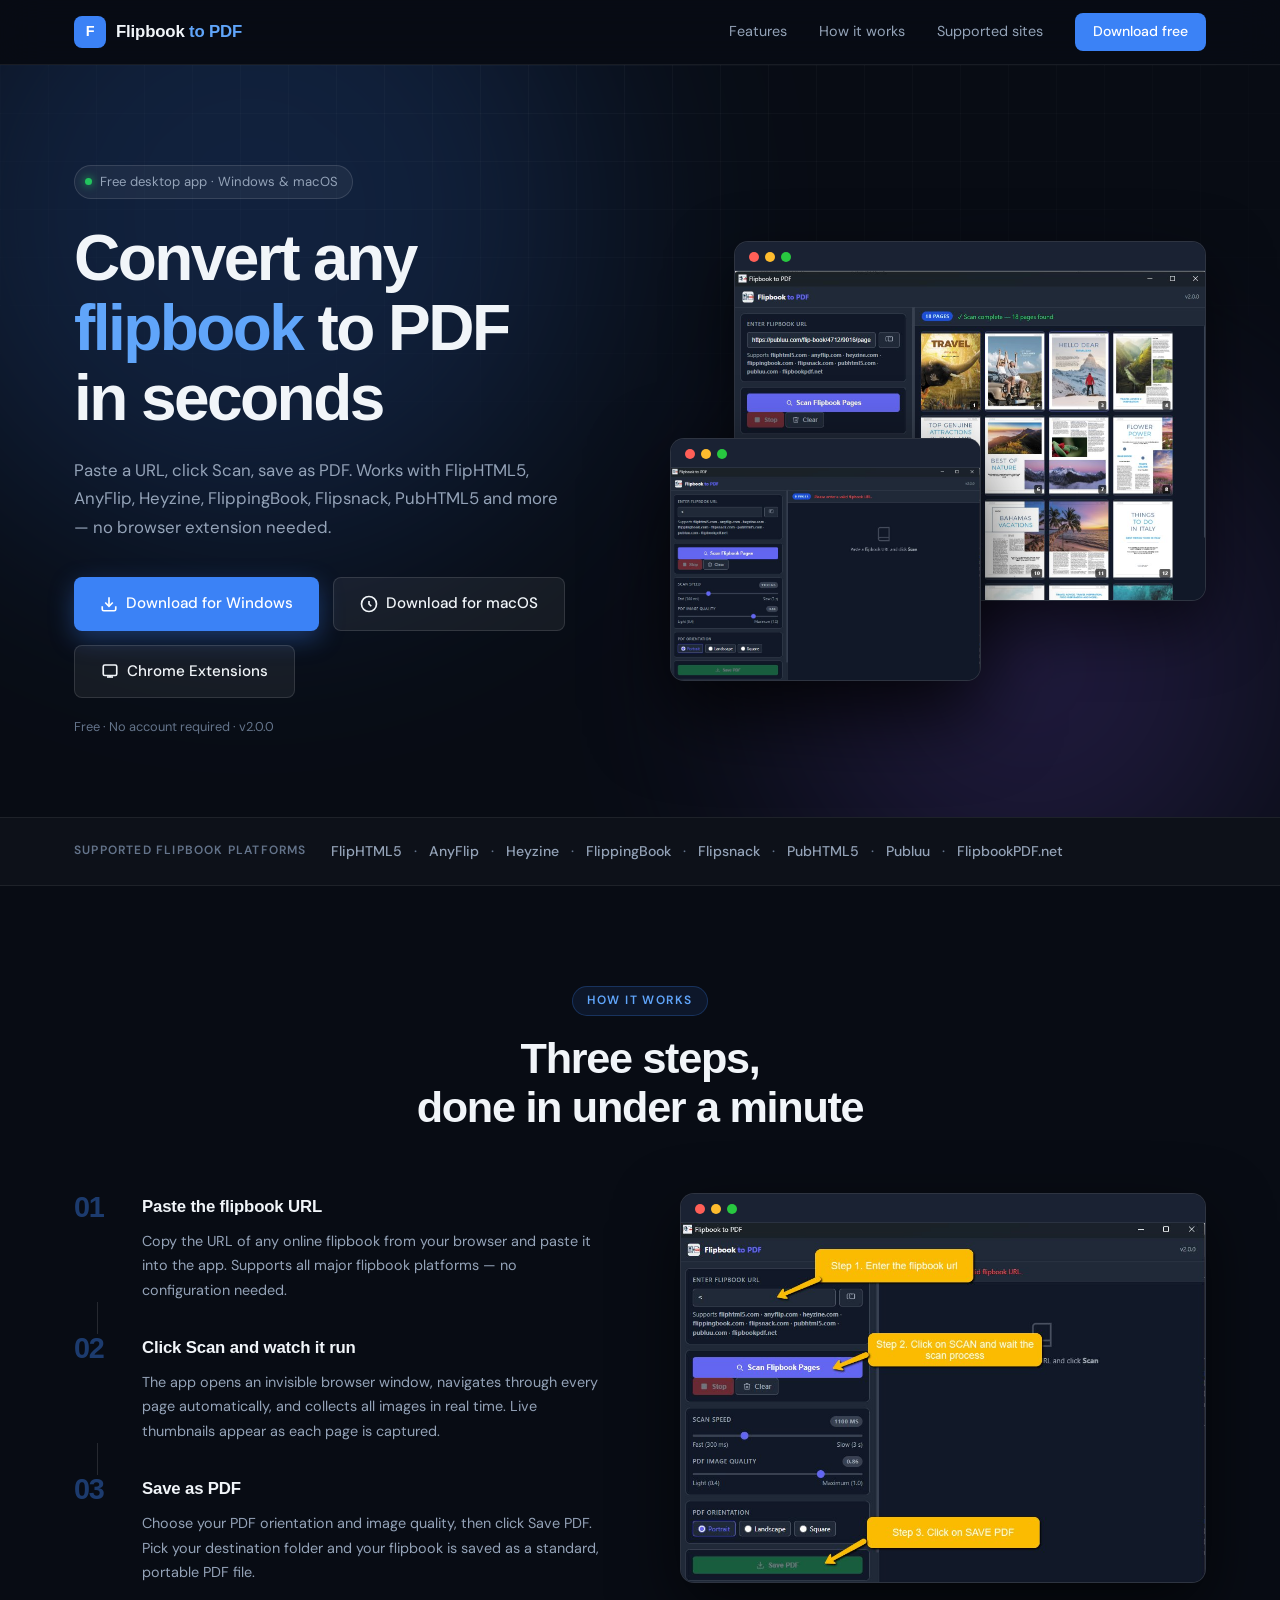
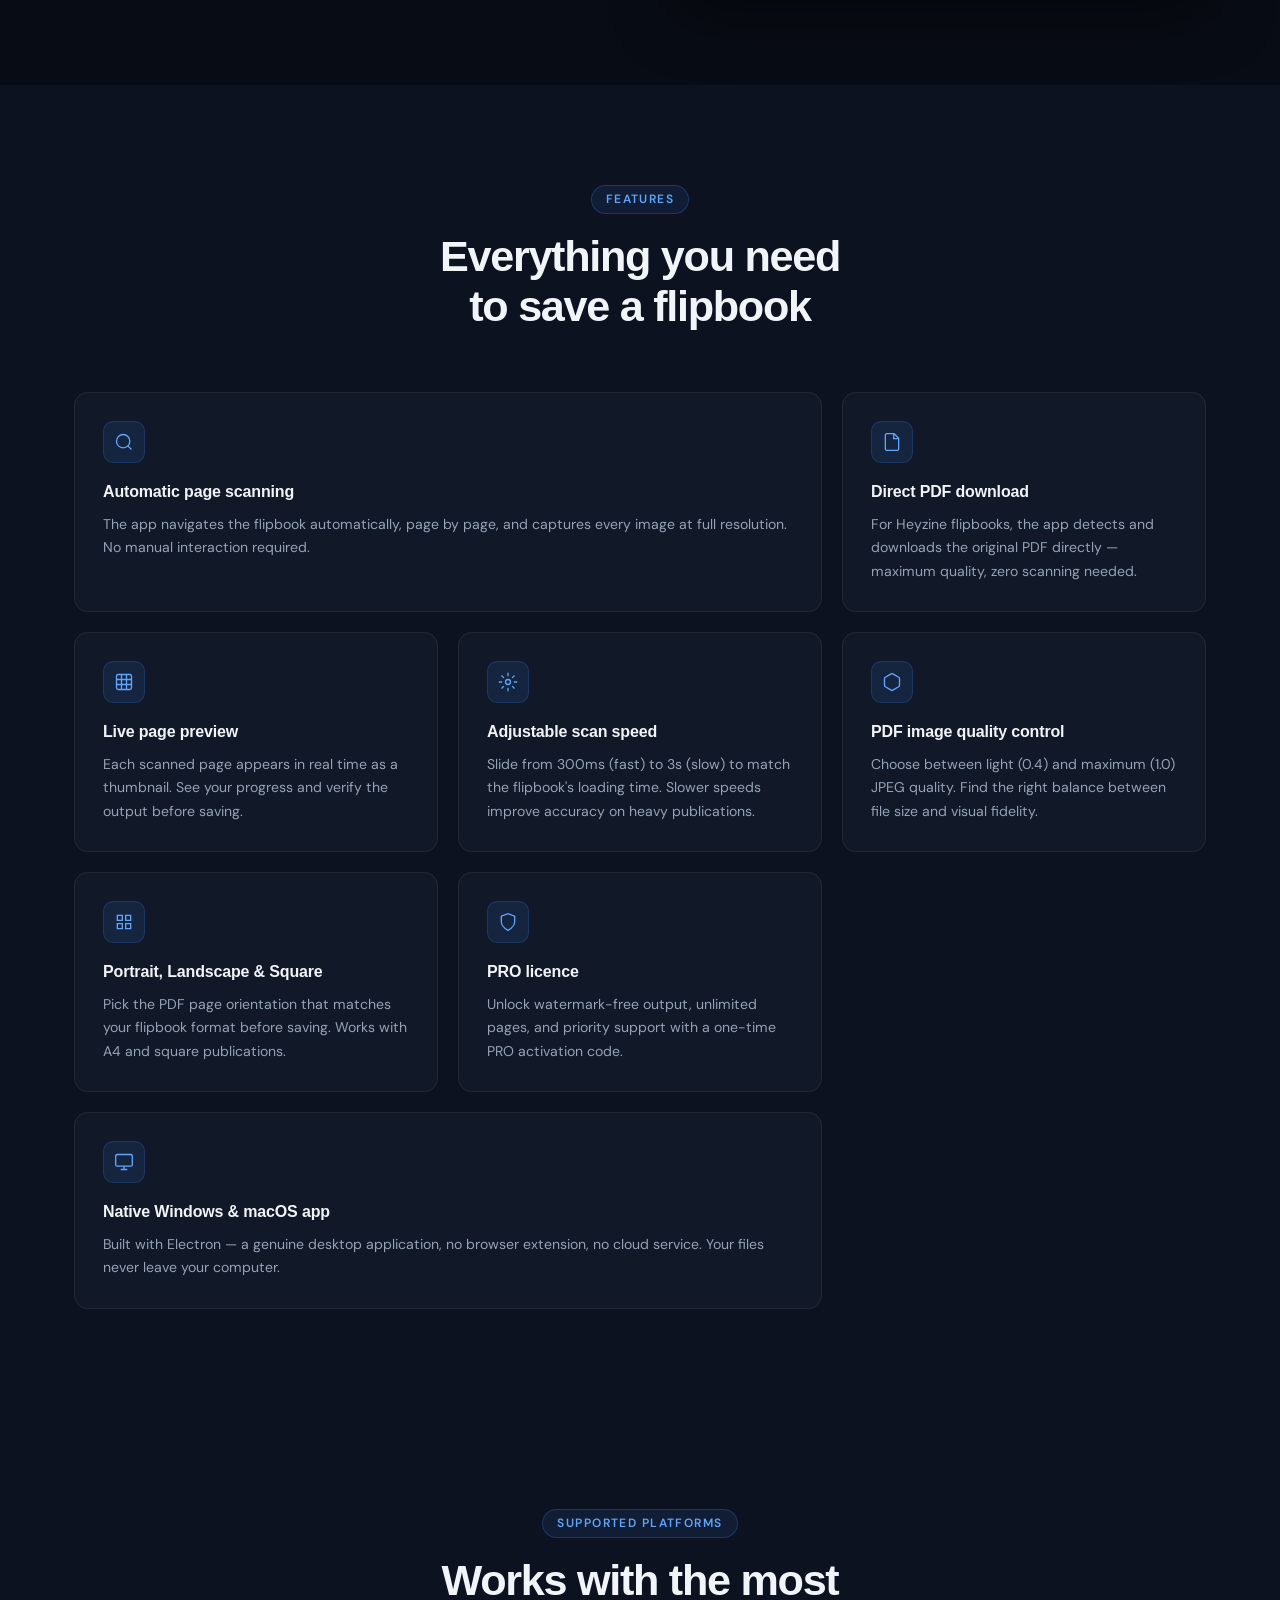
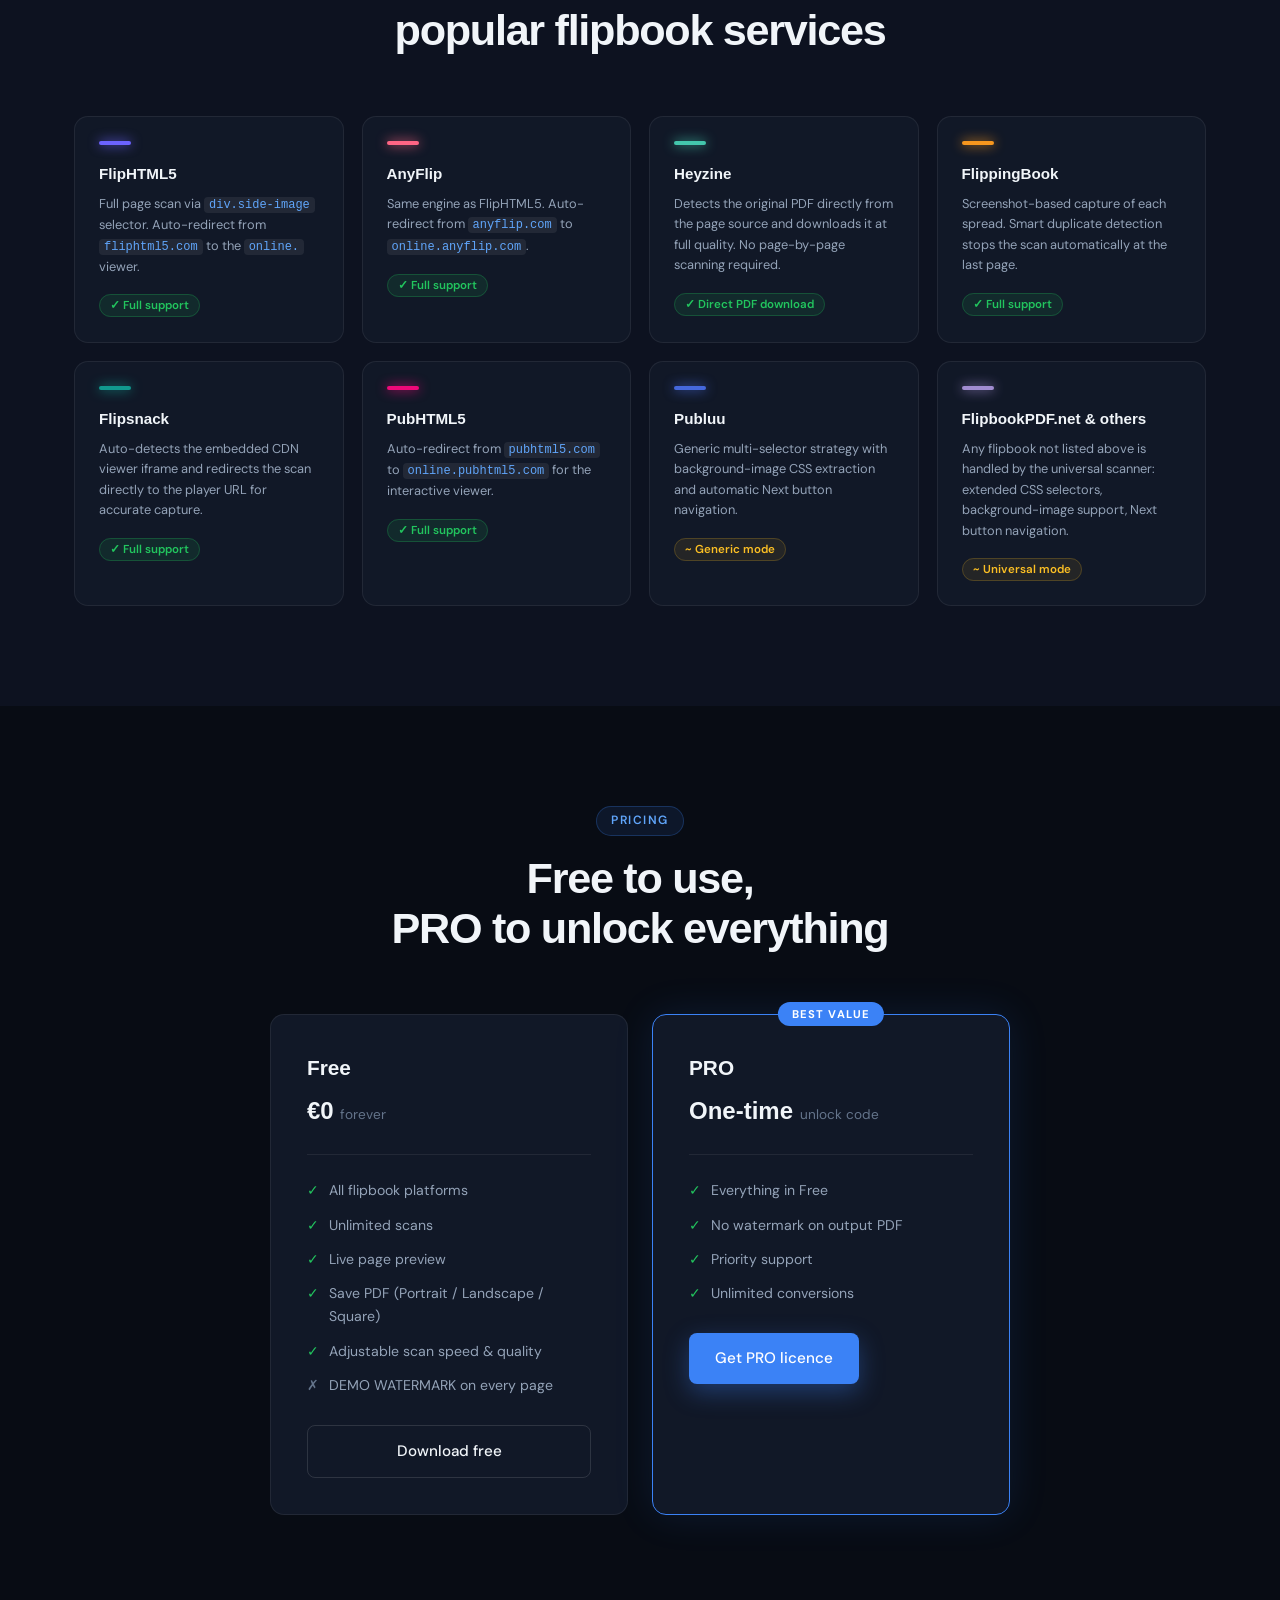
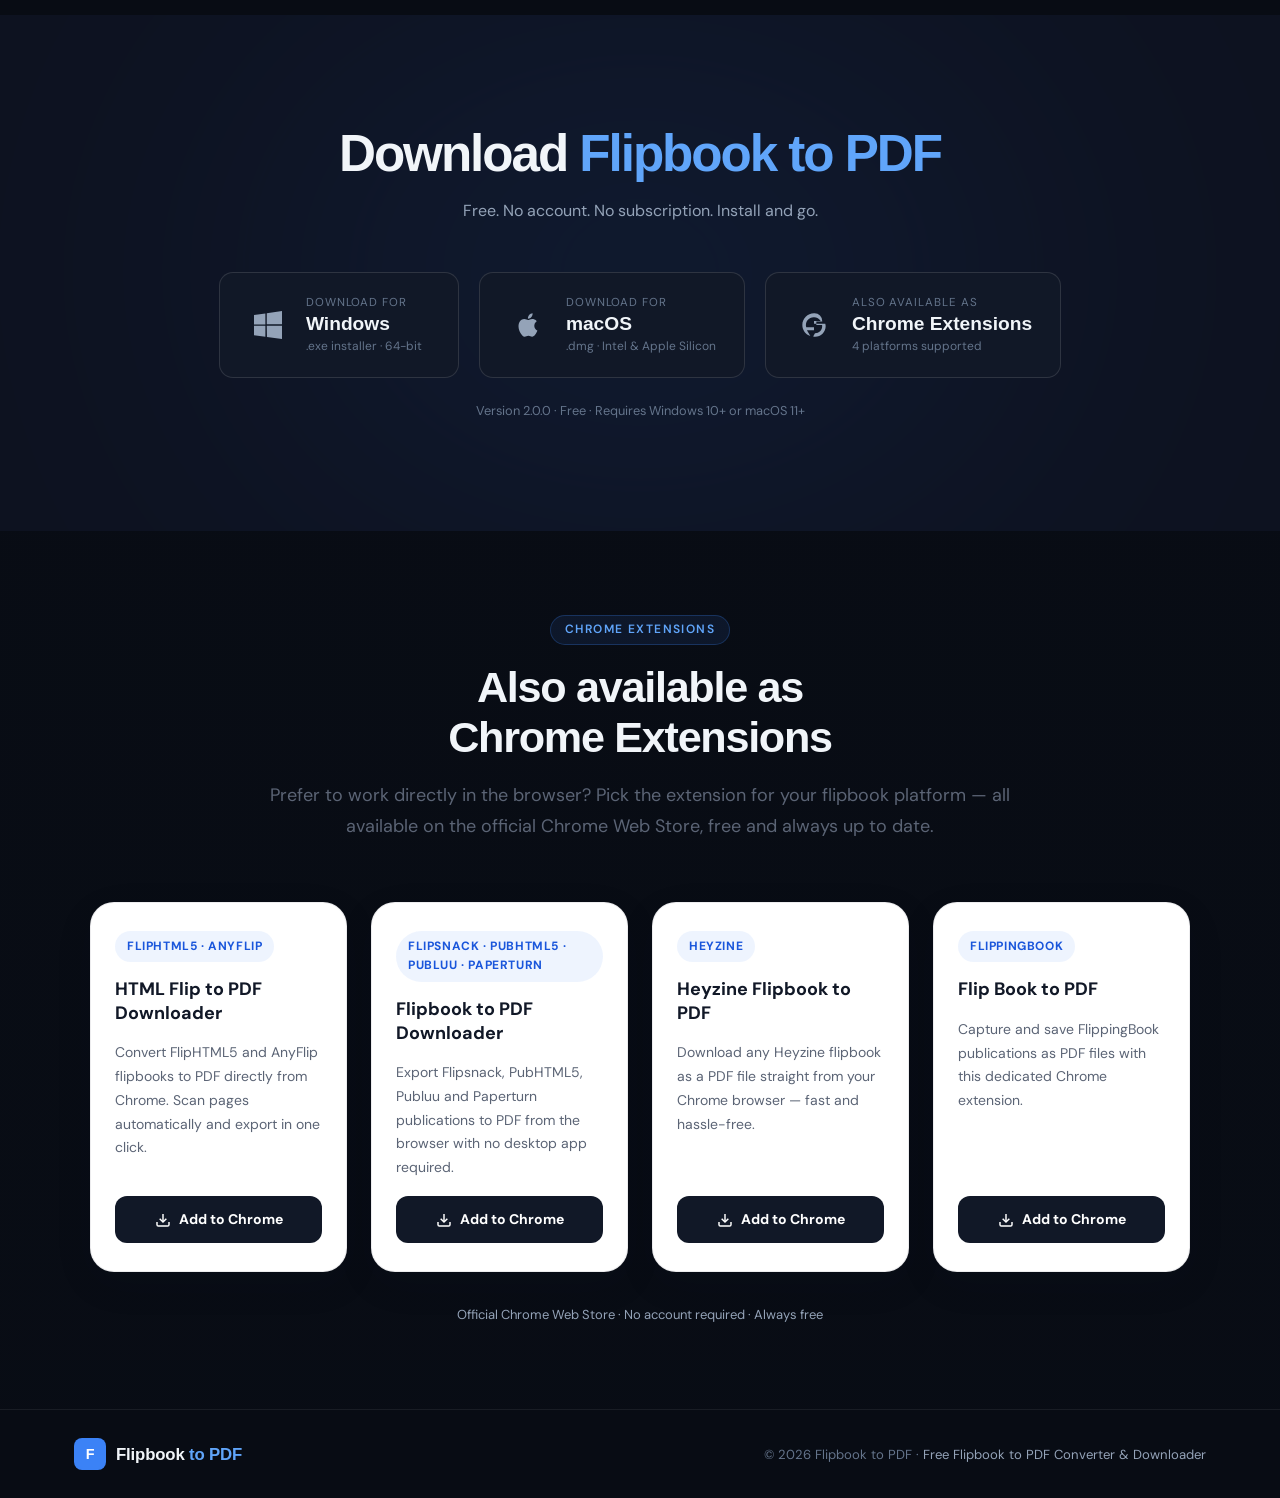
==== index.html @ af644da0 "Add files via upload" ====
<!DOCTYPE html>
<html lang="en">
<head>
  <meta charset="UTF-8" />
  <meta name="viewport" content="width=device-width, initial-scale=1.0" />
  <title>Flipbook to PDF — Download Flipbook for offline use on Windows &amp; Mac</title>
  <meta name="description" content="Convert any online flipbook to PDF in seconds. Supports FlipHTML5, AnyFlip, Heyzine, FlippingBook, Flipsnack, PubHTML5 and more. Free desktop app for Windows and macOS." />
  <link rel="preconnect" href="https://fonts.googleapis.com" />
  <link rel="preconnect" href="https://fonts.gstatic.com" crossorigin />
  <link href="https://fonts.googleapis.com/css2?family=Syne:wght@400;600;700;800&family=DM+Sans:ital,opsz,wght@0,9..40,300;0,9..40,400;0,9..40,500;1,9..40,300&display=swap" rel="stylesheet" />
  <link rel="stylesheet" href="style.css" />
</head>
<body>

  <!-- ── HEADER ────────────────────────────────────────────────────── -->
  <header class="header">
    <div class="container header__inner">
      <div class="logo">
        <span class="logo__mark">F</span>
        <span class="logo__text">Flipbook <span class="accent">to PDF</span></span>
      </div>
      <nav class="nav">
        <a href="#features">Features</a>
        <a href="#howto">How it works</a>
        <a href="#supported">Supported sites</a>
        <a href="#download" class="nav__cta">Download free</a>
      </nav>
    </div>
  </header>

  <!-- ── HERO ──────────────────────────────────────────────────────── -->
  <section class="hero">
    <div class="hero__bg">
      <div class="hero__glow hero__glow--1"></div>
      <div class="hero__glow hero__glow--2"></div>
      <div class="hero__grid"></div>
    </div>
    <div class="container hero__inner">
      <div class="hero__content">
        <div class="hero__badge">
          <span class="badge__dot"></span>
          Free desktop app · Windows &amp; macOS
        </div>
        <h1 class="hero__title">
          Convert any<br />
          <em>flipbook</em> to PDF<br />
          in seconds
        </h1>
        <p class="hero__sub">
          Paste a URL, click Scan, save as PDF. Works with FlipHTML5, AnyFlip,
          Heyzine, FlippingBook, Flipsnack, PubHTML5 and more — no browser
          extension needed.
        </p>
        <div class="hero__actions">
          <a href="https://trasferirefile.com/download/Flipbook-to-PDF-Setup.exe" class="btn btn--primary">
            <svg width="18" height="18" viewBox="0 0 24 24" fill="none" stroke="currentColor" stroke-width="2.2"><path d="M21 15v4a2 2 0 0 1-2 2H5a2 2 0 0 1-2-2v-4"/><polyline points="7 10 12 15 17 10"/><line x1="12" y1="15" x2="12" y2="3"/></svg>
            Download for Windows
          </a>
          <a href="https://trasferirefile.com/download/Flipbook-to-PDF.dmg" class="btn btn--ghost">
            <svg width="18" height="18" viewBox="0 0 24 24" fill="none" stroke="currentColor" stroke-width="2.2"><path d="M12 2a10 10 0 1 0 0 20A10 10 0 0 0 12 2z"/><path d="M12 8v4l3 3"/></svg>
            Download for macOS
          </a>
          <a href="#chrome-extension-guide" class="btn btn--ghost">
            <svg width="18" height="18" viewBox="0 0 24 24" fill="none" stroke="currentColor" stroke-width="2.2"><rect x="3" y="4" width="18" height="14" rx="2"/><path d="M8 20h8"/><path d="M12 18v2"/></svg>
            Chrome Extensions
          </a>
        </div>
        <p class="hero__note">Free · No account required · v2.0.0</p>
      </div>
      <div class="hero__visual">
        <div class="screenshot-frame screenshot-frame--main">
          <div class="screenshot-frame__bar">
            <span></span><span></span><span></span>
          </div>
          <img src="flipbook-to-pdf-converter.png" alt="Flipbook to PDF — scan result showing 18 pages" loading="eager" />
        </div>
        <div class="screenshot-frame screenshot-frame--secondary">
          <div class="screenshot-frame__bar">
            <span></span><span></span><span></span>
          </div>
          <img src="flipbook-to-pdf-converter-home.png" alt="Flipbook to PDF — home screen" loading="eager" />
        </div>
      </div>
    </div>
  </section>

  <!-- ── SUPPORTED LOGOS STRIP ─────────────────────────────────────── -->
  <div class="strip">
    <div class="container">
      <p class="strip__label">Supported flipbook platforms</p>
      <div class="strip__logos">
        <span>FlipHTML5</span>
        <span class="sep">·</span>
        <span>AnyFlip</span>
        <span class="sep">·</span>
        <span>Heyzine</span>
        <span class="sep">·</span>
        <span>FlippingBook</span>
        <span class="sep">·</span>
        <span>Flipsnack</span>
        <span class="sep">·</span>
        <span>PubHTML5</span>
        <span class="sep">·</span>
        <span>Publuu</span>
        <span class="sep">·</span>
        <span>FlipbookPDF.net</span>
      </div>
    </div>
  </div>
  
  
  <!-- ── HOW IT WORKS ───────────────────────────────────────────────── -->
  <section class="howto" id="howto">
    <div class="container">
      <div class="section-header">
        <span class="section-tag">How it works</span>
        <h2 class="section-title">Three steps,<br />done in under a minute</h2>
      </div>
      <div class="howto__layout">
        <div class="howto__steps">
          <div class="step">
            <div class="step__num">01</div>
            <div class="step__body">
              <h3>Paste the flipbook URL</h3>
              <p>Copy the URL of any online flipbook from your browser and paste it into the app. Supports all major flipbook platforms — no configuration needed.</p>
            </div>
          </div>
          <div class="step__connector"></div>
          <div class="step">
            <div class="step__num">02</div>
            <div class="step__body">
              <h3>Click Scan and watch it run</h3>
              <p>The app opens an invisible browser window, navigates through every page automatically, and collects all images in real time. Live thumbnails appear as each page is captured.</p>
            </div>
          </div>
          <div class="step__connector"></div>
          <div class="step">
            <div class="step__num">03</div>
            <div class="step__body">
              <h3>Save as PDF</h3>
              <p>Choose your PDF orientation and image quality, then click Save PDF. Pick your destination folder and your flipbook is saved as a standard, portable PDF file.</p>
            </div>
          </div>
        </div>
        <div class="howto__screenshot">
          <div class="screenshot-frame screenshot-frame--guide">
            <div class="screenshot-frame__bar">
              <span></span><span></span><span></span>
            </div>
            <img src="pdf-to-flipbook-converter-guide.png" alt="Flipbook to PDF — step by step guide" loading="lazy" />
          </div>
        </div>
      </div>
    </div>
  </section>
  

  <!-- ── FEATURES ──────────────────────────────────────────────────── -->
  <section class="features" id="features">
    <div class="container">
      <div class="section-header">
        <span class="section-tag">Features</span>
        <h2 class="section-title">Everything you need<br />to save a flipbook</h2>
      </div>
      <div class="features__grid">

        <div class="feature-card feature-card--wide">
          <div class="feature-card__icon">
            <svg viewBox="0 0 24 24" fill="none" stroke="currentColor" stroke-width="1.6"><circle cx="11" cy="11" r="8"/><line x1="21" y1="21" x2="16.65" y2="16.65"/></svg>
          </div>
          <h3>Automatic page scanning</h3>
          <p>The app navigates the flipbook automatically, page by page, and captures every image at full resolution. No manual interaction required.</p>
        </div>

        <div class="feature-card">
          <div class="feature-card__icon">
            <svg viewBox="0 0 24 24" fill="none" stroke="currentColor" stroke-width="1.6"><path d="M14.5 2H6a2 2 0 0 0-2 2v16a2 2 0 0 0 2 2h12a2 2 0 0 0 2-2V7.5L14.5 2z"/><polyline points="14 2 14 8 20 8"/></svg>
          </div>
          <h3>Direct PDF download</h3>
          <p>For Heyzine flipbooks, the app detects and downloads the original PDF directly — maximum quality, zero scanning needed.</p>
        </div>

        <div class="feature-card">
          <div class="feature-card__icon">
            <svg viewBox="0 0 24 24" fill="none" stroke="currentColor" stroke-width="1.6"><rect x="3" y="3" width="18" height="18" rx="2"/><path d="M9 3v18M15 3v18M3 9h18M3 15h18"/></svg>
          </div>
          <h3>Live page preview</h3>
          <p>Each scanned page appears in real time as a thumbnail. See your progress and verify the output before saving.</p>
        </div>

        <div class="feature-card">
          <div class="feature-card__icon">
            <svg viewBox="0 0 24 24" fill="none" stroke="currentColor" stroke-width="1.6"><circle cx="12" cy="12" r="3"/><path d="M12 1v4M12 19v4M4.22 4.22l2.83 2.83M16.95 16.95l2.83 2.83M1 12h4M19 12h4M4.22 19.78l2.83-2.83M16.95 7.05l2.83-2.83"/></svg>
          </div>
          <h3>Adjustable scan speed</h3>
          <p>Slide from 300ms (fast) to 3s (slow) to match the flipbook's loading time. Slower speeds improve accuracy on heavy publications.</p>
        </div>

        <div class="feature-card">
          <div class="feature-card__icon">
            <svg viewBox="0 0 24 24" fill="none" stroke="currentColor" stroke-width="1.6"><path d="M21 16V8a2 2 0 0 0-1-1.73l-7-4a2 2 0 0 0-2 0l-7 4A2 2 0 0 0 3 8v8a2 2 0 0 0 1 1.73l7 4a2 2 0 0 0 2 0l7-4A2 2 0 0 0 21 16z"/></svg>
          </div>
          <h3>PDF image quality control</h3>
          <p>Choose between light (0.4) and maximum (1.0) JPEG quality. Find the right balance between file size and visual fidelity.</p>
        </div>

        <div class="feature-card">
          <div class="feature-card__icon">
            <svg viewBox="0 0 24 24" fill="none" stroke="currentColor" stroke-width="1.6"><path d="M4 4h6v6H4zM14 4h6v6h-6zM4 14h6v6H4zM14 14h6v6h-6z"/></svg>
          </div>
          <h3>Portrait, Landscape &amp; Square</h3>
          <p>Pick the PDF page orientation that matches your flipbook format before saving. Works with A4 and square publications.</p>
        </div>

        <div class="feature-card">
          <div class="feature-card__icon">
            <svg viewBox="0 0 24 24" fill="none" stroke="currentColor" stroke-width="1.6"><path d="M12 22s8-4 8-10V5l-8-3-8 3v7c0 6 8 10 8 10z"/></svg>
          </div>
          <h3>PRO licence</h3>
          <p>Unlock watermark-free output, unlimited pages, and priority support with a one-time PRO activation code.</p>
        </div>

        <div class="feature-card feature-card--wide">
          <div class="feature-card__icon">
            <svg viewBox="0 0 24 24" fill="none" stroke="currentColor" stroke-width="1.6"><rect x="2" y="3" width="20" height="14" rx="2"/><path d="M8 21h8M12 17v4"/></svg>
          </div>
          <h3>Native Windows &amp; macOS app</h3>
          <p>Built with Electron — a genuine desktop application, no browser extension, no cloud service. Your files never leave your computer.</p>
        </div>

      </div>
    </div>
  </section>


  <!-- ── SUPPORTED SITES ───────────────────────────────────────────── -->
  <section class="supported" id="supported">
    <div class="container">
      <div class="section-header">
        <span class="section-tag">Supported platforms</span>
        <h2 class="section-title">Works with the most<br />popular flipbook services</h2>
      </div>
      <div class="supported__grid">

        <div class="platform-card">
          <div class="platform-card__color" style="--c:#6c63ff"></div>
          <h4>FlipHTML5</h4>
          <p>Full page scan via <code>div.side-image</code> selector. Auto-redirect from <code>fliphtml5.com</code> to the <code>online.</code> viewer.</p>
          <span class="platform-tag platform-tag--ok">✓ Full support</span>
        </div>

        <div class="platform-card">
          <div class="platform-card__color" style="--c:#ff6584"></div>
          <h4>AnyFlip</h4>
          <p>Same engine as FlipHTML5. Auto-redirect from <code>anyflip.com</code> to <code>online.anyflip.com</code>.</p>
          <span class="platform-tag platform-tag--ok">✓ Full support</span>
        </div>

        <div class="platform-card">
          <div class="platform-card__color" style="--c:#43c6ac"></div>
          <h4>Heyzine</h4>
          <p>Detects the original PDF directly from the page source and downloads it at full quality. No page-by-page scanning required.</p>
          <span class="platform-tag platform-tag--ok">✓ Direct PDF download</span>
        </div>

        <div class="platform-card">
          <div class="platform-card__color" style="--c:#f7971e"></div>
          <h4>FlippingBook</h4>
          <p>Screenshot-based capture of each spread. Smart duplicate detection stops the scan automatically at the last page.</p>
          <span class="platform-tag platform-tag--ok">✓ Full support</span>
        </div>

        <div class="platform-card">
          <div class="platform-card__color" style="--c:#11998e"></div>
          <h4>Flipsnack</h4>
          <p>Auto-detects the embedded CDN viewer iframe and redirects the scan directly to the player URL for accurate capture.</p>
          <span class="platform-tag platform-tag--ok">✓ Full support</span>
        </div>

        <div class="platform-card">
          <div class="platform-card__color" style="--c:#ee0979"></div>
          <h4>PubHTML5</h4>
          <p>Auto-redirect from <code>pubhtml5.com</code> to <code>online.pubhtml5.com</code> for the interactive viewer.</p>
          <span class="platform-tag platform-tag--ok">✓ Full support</span>
        </div>

        <div class="platform-card">
          <div class="platform-card__color" style="--c:#4568dc"></div>
          <h4>Publuu</h4>
          <p>Generic multi-selector strategy with background-image CSS extraction and automatic Next button navigation.</p>
          <span class="platform-tag platform-tag--generic">~ Generic mode</span>
        </div>

        <div class="platform-card">
          <div class="platform-card__color" style="--c:#a18cd1"></div>
          <h4>FlipbookPDF.net &amp; others</h4>
          <p>Any flipbook not listed above is handled by the universal scanner: extended CSS selectors, background-image support, Next button navigation.</p>
          <span class="platform-tag platform-tag--generic">~ Universal mode</span>
        </div>

      </div>
    </div>
  </section>

  <!-- ── FREE VS PRO ───────────────────────────────────────────────── -->
  <section class="plans">
    <div class="container">
      <div class="section-header">
        <span class="section-tag">Pricing</span>
        <h2 class="section-title">Free to use,<br />PRO to unlock everything</h2>
      </div>
      <div class="plans__grid">

        <div class="plan-card">
          <div class="plan-card__header">
            <h3>Free</h3>
            <div class="plan-price">€0 <span>forever</span></div>
          </div>
          <ul class="plan-features">
            <li><span class="ok">✓</span> All flipbook platforms</li>
            <li><span class="ok">✓</span> Unlimited scans</li>
            <li><span class="ok">✓</span> Live page preview</li>
            <li><span class="ok">✓</span> Save PDF (Portrait / Landscape / Square)</li>
            <li><span class="ok">✓</span> Adjustable scan speed &amp; quality</li>
            <li><span class="dim">✗</span> DEMO WATERMARK on every page</li>
          </ul>
          <a href="#download" class="btn btn--outline">Download free</a>
        </div>

        <div class="plan-card plan-card--pro">
          <div class="plan-card__badge">BEST VALUE</div>
          <div class="plan-card__header">
            <h3>PRO</h3>
            <div class="plan-price">One-time <span>unlock code</span></div>
          </div>
          <ul class="plan-features">
            <li><span class="ok">✓</span> Everything in Free</li>
            <li><span class="ok">✓</span> No watermark on output PDF</li>
            <li><span class="ok">✓</span> Priority support</li>
            <li><span class="ok">✓</span> Unlimited conversions</li>
          </ul>
          <a href="http://onlinegratis.net/buy/flipbook-pdf-software.php" class="btn btn--primary">Get PRO licence</a>
        </div>

      </div>
    </div>
  </section>

  <!-- ── DOWNLOAD ───────────────────────────────────────────────────── -->
  <section class="download" id="download">
    <div class="download__bg">
      <div class="download__glow"></div>
    </div>
    <div class="container download__inner">
      <h2 class="download__title">Download <em>Flipbook to PDF</em></h2>
      <p class="download__sub">Free. No account. No subscription. Install and go.</p>
      <div class="download__buttons">

        <a href="https://trasferirefile.com/download/Flipbook-to-PDF-Setup.exe" class="download-btn">
          <div class="download-btn__icon">
            <svg viewBox="0 0 24 24" fill="currentColor"><path d="M0 3.449L9.75 2.1v9.451H0m10.949-9.602L24 0v11.4H10.949M0 12.6h9.75v9.451L0 20.699M10.949 12.6H24V24l-12.9-1.801"/></svg>
          </div>
          <div class="download-btn__text">
            <span class="download-btn__sub">Download for</span>
            <span class="download-btn__os">Windows</span>
            <span class="download-btn__ext">.exe installer · 64-bit</span>
          </div>
        </a>

        <a href="https://trasferirefile.com/download/Flipbook-to-PDF.dmg" class="download-btn">
          <div class="download-btn__icon">
            <svg viewBox="0 0 24 24" fill="currentColor"><path d="M18.71 19.5c-.83 1.24-1.71 2.45-3.05 2.47-1.34.03-1.77-.79-3.29-.79-1.53 0-2 .77-3.27.82-1.31.05-2.3-1.32-3.14-2.53C4.25 17 2.94 12.45 4.7 9.39c.87-1.52 2.43-2.48 4.12-2.51 1.28-.02 2.5.87 3.29.87.78 0 2.26-1.07 3.8-.91.65.03 2.47.26 3.64 1.98-.09.06-2.17 1.28-2.15 3.81.03 3.02 2.65 4.03 2.68 4.04-.03.07-.42 1.44-1.38 2.83M13 3.5c.73-.83 1.94-1.46 2.94-1.5.13 1.17-.34 2.35-1.04 3.19-.69.85-1.83 1.51-2.95 1.42-.15-1.15.41-2.35 1.05-3.11z"/></svg>
          </div>
          <div class="download-btn__text">
            <span class="download-btn__sub">Download for</span>
            <span class="download-btn__os">macOS</span>
            <span class="download-btn__ext">.dmg · Intel &amp; Apple Silicon</span>
          </div>
        </a>

        <a href="#chrome-extension-guide" class="download-btn">
          <div class="download-btn__icon">
            <svg viewBox="0 0 24 24" fill="currentColor"><path d="M12 2C6.48 2 2 6.48 2 12c0 4.42 2.87 8.17 6.84 9.5l-2.89-5H12V14H5.35A6.67 6.67 0 0 1 12 5.33c2.42 0 4.54 1.29 5.71 3.22H12V11h9.66c.22.64.34 1.32.34 2 0 4.97-4.03 9-9 9-.59 0-1.17-.06-1.72-.17l1.56-2.7c.05 0 .11.01.16.01 3.31 0 6-2.69 6-6 0-.38-.04-.75-.1-1.11H14V9h5.11A6.65 6.65 0 0 0 12 2Z"/></svg>
          </div>
          <div class="download-btn__text">
            <span class="download-btn__sub">Also available as</span>
            <span class="download-btn__os">Chrome Extensions</span>
            <span class="download-btn__ext">4 platforms supported</span>
          </div>
        </a>

      </div>
      <p class="download__version">Version 2.0.0 · Free · Requires Windows 10+ or macOS 11+</p>
    </div>
  </section>



  <!-- ── CHROME EXTENSIONS ─────────────────────────────────────────── -->
  <section class="chrome-guide" id="chrome-extension-guide" style="padding: 84px 0; background: linear-gradient(180deg, rgba(18,22,35,0.02), rgba(18,22,35,0.05));">
    <div class="container">
      <div class="section-header">
        <span class="section-tag">Chrome Extensions</span>
        <h2 class="section-title">Also available as<br />Chrome Extensions</h2>
        <p style="max-width: 760px; margin: 18px auto 0; text-align: center; color: #5b6475; font-size: 18px; line-height: 1.7;">Prefer to work directly in the browser? Pick the extension for your flipbook platform — all available on the official Chrome Web Store, free and always up to date.</p>
      </div>

      <!-- Chrome logo icon shared -->
      <div style="max-width: 1100px; margin: 52px auto 0; display: grid; grid-template-columns: repeat(auto-fit, minmax(240px, 1fr)); gap: 24px;">

        <!-- FlipHTML5 -->
        <div style="background:#fff; border:1px solid rgba(15,23,42,0.08); border-radius:24px; padding:28px 24px; box-shadow:0 12px 40px rgba(15,23,42,0.07); display:flex; flex-direction:column; gap:16px;">
          <div style="display:inline-flex; align-items:center; gap:8px; padding:6px 12px; border-radius:999px; background:rgba(66,133,244,0.09); color:#1a56db; font-weight:700; font-size:12px; letter-spacing:0.05em; text-transform:uppercase; width:fit-content;">FlipHTML5 · AnyFlip</div>
          <h3 style="margin:0; font-size:18px; line-height:1.3; color:#111827;">HTML Flip to PDF Downloader</h3>
          <p style="margin:0; color:#5b6475; font-size:14px; line-height:1.7; flex:1;">Convert FlipHTML5 and AnyFlip flipbooks to PDF directly from Chrome. Scan pages automatically and export in one click.</p>
          <a href="https://chromewebstore.google.com/detail/html-flip-to-pdf-download/gpedngacoldidijhikfopjbkidpjobim" target="_blank" rel="noopener" style="display:inline-flex; align-items:center; justify-content:center; gap:8px; text-decoration:none; background:#111827; color:#fff; padding:12px 18px; border-radius:12px; font-weight:700; font-size:14px;">
            <svg width="16" height="16" viewBox="0 0 24 24" fill="none" stroke="currentColor" stroke-width="2.2"><path d="M21 15v4a2 2 0 0 1-2 2H5a2 2 0 0 1-2-2v-4"/><polyline points="7 10 12 15 17 10"/><line x1="12" y1="15" x2="12" y2="3"/></svg>
            Add to Chrome
          </a>
        </div>

        <!-- FlipSnack / PubHTML5 -->
        <div style="background:#fff; border:1px solid rgba(15,23,42,0.08); border-radius:24px; padding:28px 24px; box-shadow:0 12px 40px rgba(15,23,42,0.07); display:flex; flex-direction:column; gap:16px;">
          <div style="display:inline-flex; align-items:center; gap:8px; padding:6px 12px; border-radius:999px; background:rgba(66,133,244,0.09); color:#1a56db; font-weight:700; font-size:12px; letter-spacing:0.05em; text-transform:uppercase; width:fit-content;">Flipsnack · PubHTML5 · Publuu · Paperturn</div>
          <h3 style="margin:0; font-size:18px; line-height:1.3; color:#111827;">Flipbook to PDF Downloader</h3>
          <p style="margin:0; color:#5b6475; font-size:14px; line-height:1.7; flex:1;">Export Flipsnack, PubHTML5, Publuu and Paperturn publications to PDF from the browser with no desktop app required.</p>
          <a href="https://chromewebstore.google.com/detail/flipbook-to-pdf-downloade/ojgbknjkkodmobhncmbeldgmgbfkeida" target="_blank" rel="noopener" style="display:inline-flex; align-items:center; justify-content:center; gap:8px; text-decoration:none; background:#111827; color:#fff; padding:12px 18px; border-radius:12px; font-weight:700; font-size:14px;">
            <svg width="16" height="16" viewBox="0 0 24 24" fill="none" stroke="currentColor" stroke-width="2.2"><path d="M21 15v4a2 2 0 0 1-2 2H5a2 2 0 0 1-2-2v-4"/><polyline points="7 10 12 15 17 10"/><line x1="12" y1="15" x2="12" y2="3"/></svg>
            Add to Chrome
          </a>
        </div>

        <!-- Heyzine -->
        <div style="background:#fff; border:1px solid rgba(15,23,42,0.08); border-radius:24px; padding:28px 24px; box-shadow:0 12px 40px rgba(15,23,42,0.07); display:flex; flex-direction:column; gap:16px;">
          <div style="display:inline-flex; align-items:center; gap:8px; padding:6px 12px; border-radius:999px; background:rgba(66,133,244,0.09); color:#1a56db; font-weight:700; font-size:12px; letter-spacing:0.05em; text-transform:uppercase; width:fit-content;">Heyzine</div>
          <h3 style="margin:0; font-size:18px; line-height:1.3; color:#111827;">Heyzine Flipbook to PDF</h3>
          <p style="margin:0; color:#5b6475; font-size:14px; line-height:1.7; flex:1;">Download any Heyzine flipbook as a PDF file straight from your Chrome browser — fast and hassle-free.</p>
          <a href="https://chromewebstore.google.com/detail/heyzine-flipbook-to-pdf-d/cafjoclngbolmaeiogcgfpoepmilbjaa" target="_blank" rel="noopener" style="display:inline-flex; align-items:center; justify-content:center; gap:8px; text-decoration:none; background:#111827; color:#fff; padding:12px 18px; border-radius:12px; font-weight:700; font-size:14px;">
            <svg width="16" height="16" viewBox="0 0 24 24" fill="none" stroke="currentColor" stroke-width="2.2"><path d="M21 15v4a2 2 0 0 1-2 2H5a2 2 0 0 1-2-2v-4"/><polyline points="7 10 12 15 17 10"/><line x1="12" y1="15" x2="12" y2="3"/></svg>
            Add to Chrome
          </a>
        </div>

        <!-- FlippingBook -->
        <div style="background:#fff; border:1px solid rgba(15,23,42,0.08); border-radius:24px; padding:28px 24px; box-shadow:0 12px 40px rgba(15,23,42,0.07); display:flex; flex-direction:column; gap:16px;">
          <div style="display:inline-flex; align-items:center; gap:8px; padding:6px 12px; border-radius:999px; background:rgba(66,133,244,0.09); color:#1a56db; font-weight:700; font-size:12px; letter-spacing:0.05em; text-transform:uppercase; width:fit-content;">FlippingBook</div>
          <h3 style="margin:0; font-size:18px; line-height:1.3; color:#111827;">Flip Book to PDF</h3>
          <p style="margin:0; color:#5b6475; font-size:14px; line-height:1.7; flex:1;">Capture and save FlippingBook publications as PDF files with this dedicated Chrome extension.</p>
          <a href="https://chromewebstore.google.com/detail/flip-book-to-pdf/eaiekaifemoikmpknmganlghpjibbjic" target="_blank" rel="noopener" style="display:inline-flex; align-items:center; justify-content:center; gap:8px; text-decoration:none; background:#111827; color:#fff; padding:12px 18px; border-radius:12px; font-weight:700; font-size:14px;">
            <svg width="16" height="16" viewBox="0 0 24 24" fill="none" stroke="currentColor" stroke-width="2.2"><path d="M21 15v4a2 2 0 0 1-2 2H5a2 2 0 0 1-2-2v-4"/><polyline points="7 10 12 15 17 10"/><line x1="12" y1="15" x2="12" y2="3"/></svg>
            Add to Chrome
          </a>
        </div>

      </div>
      <p style="text-align:center; margin:32px 0 0; font-size:13px; color:#94a3b8;">Official Chrome Web Store · No account required · Always free</p>
    </div>
  </section>

  <!-- ── FOOTER ─────────────────────────────────────────────────────── -->
  <footer class="footer">
    <div class="container footer__inner">
      <div class="logo">
        <span class="logo__mark">F</span>
        <span class="logo__text">Flipbook <span class="accent">to PDF</span></span>
      </div>
      <p class="footer__copy">© 2026 Flipbook to PDF · <a href="https://flipbook-to-pdf.github.io" target="_blank">Free Flipbook to PDF Converter & Downloader</a></p>
    </div>
  </footer>
    <script type="text/javascript">
        window.lhnJsSdkInit = function () {
            lhnJsSdk.setup = {
                application_id: "46e208b4-6665-455d-a93a-8fe887ef8f3e",
                application_secret: "3a6262c5d50445ff88ce497e8c68b08242c4f859229c4374bb"
            };
            lhnJsSdk.controls = [{ type: "hoc", id: "a7b4b662-1c4c-484f-a648-42f4cb609f1e" }];
        };
        (function (d, s) {
            var newjs, lhnjs = d.getElementsByTagName(s)[0];
            newjs = d.createElement(s);
            newjs.src = "https://developer.livehelpnow.net/js/sdk/lhn-jssdk-current.min.js";
            lhnjs.parentNode.insertBefore(newjs, lhnjs);
        }(document, "script"));
    </script>
</body>
</html>
---- style.css ----
/* ── RESET & BASE ─────────────────────────────────────────────────────── */
*, *::before, *::after { box-sizing: border-box; margin: 0; padding: 0; }

:root {
  --bg:         #080c14;
  --bg-2:       #0d1220;
  --bg-3:       #111827;
  --border:     rgba(255,255,255,.07);
  --border-2:   rgba(255,255,255,.12);
  --accent:     #3b82f6;
  --accent-2:   #60a5fa;
  --accent-glow:rgba(59,130,246,.35);
  --green:      #22c55e;
  --text:       #f1f5f9;
  --text-2:     #94a3b8;
  --text-3:     #64748b;
  --font-head:  'Arial', sans-serif;
  --font-body:  'DM Sans', sans-serif;
  --radius:     14px;
  --radius-sm:  8px;
  --shadow:     0 24px 64px rgba(0,0,0,.6);
}

html { scroll-behavior: smooth; }

body {
  background: var(--bg);
  color: var(--text);
  font-family: var(--font-body);
  font-size: 16px;
  line-height: 1.65;
  -webkit-font-smoothing: antialiased;
  overflow-x: hidden;
}

a { color: inherit; text-decoration: none; }

img { display: block; max-width: 100%; }

.container {
  max-width: 1180px;
  margin: 0 auto;
  padding: 0 24px;
}

.accent { color: var(--accent-2); }

/* ── HEADER ───────────────────────────────────────────────────────────── */
.header {
  position: sticky;
  top: 0;
  z-index: 100;
  background: rgba(8,12,20,.85);
  backdrop-filter: blur(20px);
  -webkit-backdrop-filter: blur(20px);
  border-bottom: 1px solid var(--border);
}

.header__inner {
  display: flex;
  align-items: center;
  justify-content: space-between;
  height: 64px;
}

.logo {
  display: flex;
  align-items: center;
  gap: 10px;
  font-family: var(--font-head);
  font-weight: 700;
  font-size: 1.05rem;
  letter-spacing: -.01em;
}

.logo__mark {
  display: grid;
  place-items: center;
  width: 32px;
  height: 32px;
  background: var(--accent);
  color: #fff;
  font-size: .9rem;
  font-weight: 800;
  border-radius: 8px;
}

.nav {
  display: flex;
  align-items: center;
  gap: 32px;
}

.nav a {
  color: var(--text-2);
  font-size: .9rem;
  font-weight: 400;
  transition: color .2s;
}

.nav a:hover { color: var(--text); }

.nav__cta {
  background: var(--accent);
  color: #fff !important;
  padding: 7px 18px;
  border-radius: 8px;
  font-weight: 500 !important;
  font-size: .88rem !important;
  transition: background .2s, opacity .2s !important;
}

.nav__cta:hover { opacity: .88; }

/* ── BUTTONS ──────────────────────────────────────────────────────────── */
.btn {
  display: inline-flex;
  align-items: center;
  gap: 8px;
  padding: 13px 26px;
  border-radius: var(--radius-sm);
  font-family: var(--font-body);
  font-size: .95rem;
  font-weight: 500;
  cursor: pointer;
  transition: transform .18s, opacity .18s, box-shadow .18s;
  white-space: nowrap;
}

.btn:hover { transform: translateY(-2px); }

.btn--primary {
  background: var(--accent);
  color: #fff;
  box-shadow: 0 8px 24px var(--accent-glow);
}

.btn--primary:hover {
  opacity: .9;
  box-shadow: 0 12px 32px var(--accent-glow);
}

.btn--ghost {
  background: rgba(255,255,255,.06);
  color: var(--text);
  border: 1px solid var(--border-2);
}

.btn--ghost:hover { background: rgba(255,255,255,.1); }

.btn--outline {
  background: transparent;
  color: var(--text);
  border: 1px solid var(--border-2);
  width: 100%;
  justify-content: center;
}

.btn--outline:hover { border-color: var(--accent); color: var(--accent-2); }

/* ── SECTION COMMON ───────────────────────────────────────────────────── */
.section-header {
  text-align: center;
  margin-bottom: 60px;
}

.section-tag {
  display: inline-block;
  font-size: .75rem;
  font-weight: 600;
  text-transform: uppercase;
  letter-spacing: .12em;
  color: var(--accent-2);
  background: rgba(59,130,246,.1);
  border: 1px solid rgba(59,130,246,.25);
  padding: 4px 14px;
  border-radius: 40px;
  margin-bottom: 18px;
}

.section-title {
  font-family: var(--font-head);
  font-size: clamp(1.9rem, 3.5vw, 2.7rem);
  font-weight: 800;
  line-height: 1.15;
  letter-spacing: -.03em;
  color: var(--text);
}

/* ── HERO ─────────────────────────────────────────────────────────────── */
.hero {
  position: relative;
  overflow: hidden;
  padding: 100px 0 80px;
}

.hero__bg {
  position: absolute;
  inset: 0;
  pointer-events: none;
}

.hero__glow {
  position: absolute;
  border-radius: 50%;
  filter: blur(120px);
  opacity: .18;
}

.hero__glow--1 {
  width: 700px;
  height: 700px;
  background: var(--accent);
  top: -200px;
  left: -100px;
}

.hero__glow--2 {
  width: 500px;
  height: 500px;
  background: #8b5cf6;
  bottom: -100px;
  right: 0;
}

.hero__grid {
  position: absolute;
  inset: 0;
  background-image:
    linear-gradient(rgba(255,255,255,.03) 1px, transparent 1px),
    linear-gradient(90deg, rgba(255,255,255,.03) 1px, transparent 1px);
  background-size: 48px 48px;
  mask-image: radial-gradient(ellipse 80% 60% at 50% 0%, black, transparent);
}

.hero__inner {
  position: relative;
  display: grid;
  grid-template-columns: 1fr 1fr;
  gap: 60px;
  align-items: center;
}

.hero__badge {
  display: inline-flex;
  align-items: center;
  gap: 8px;
  font-size: .82rem;
  color: var(--text-2);
  background: rgba(255,255,255,.05);
  border: 1px solid var(--border-2);
  padding: 5px 14px 5px 10px;
  border-radius: 40px;
  margin-bottom: 24px;
}

.badge__dot {
  width: 7px;
  height: 7px;
  border-radius: 50%;
  background: var(--green);
  box-shadow: 0 0 8px var(--green);
  animation: pulse 2s infinite;
}

@keyframes pulse {
  0%, 100% { opacity: 1; }
  50% { opacity: .4; }
}

.hero__title {
  font-family: var(--font-head);
  font-size: clamp(2.6rem, 5vw, 4.2rem);
  font-weight: 800;
  line-height: 1.1;
  letter-spacing: -.04em;
  margin-bottom: 22px;
}

.hero__title em {
  font-style: normal;
  color: var(--accent-2);
  position: relative;
}

.hero__sub {
  font-size: 1.05rem;
  color: var(--text-2);
  line-height: 1.7;
  margin-bottom: 36px;
  max-width: 500px;
}

.hero__actions {
  display: flex;
  gap: 14px;
  flex-wrap: wrap;
  margin-bottom: 18px;
}

.hero__note {
  font-size: .8rem;
  color: var(--text-3);
}

/* screenshots */
.hero__visual {
  position: relative;
  height: 420px;
}

.screenshot-frame {
  border-radius: var(--radius);
  overflow: hidden;
  border: 1px solid var(--border-2);
  background: var(--bg-3);
  box-shadow: var(--shadow);
}

.screenshot-frame__bar {
  display: flex;
  gap: 6px;
  padding: 10px 14px 8px;
  background: #1a2233;
  border-bottom: 1px solid var(--border);
}

.screenshot-frame__bar span {
  width: 10px;
  height: 10px;
  border-radius: 50%;
  background: rgba(255,255,255,.15);
}

.screenshot-frame__bar span:nth-child(1) { background: #ff5f57; }
.screenshot-frame__bar span:nth-child(2) { background: #febc2e; }
.screenshot-frame__bar span:nth-child(3) { background: #28c840; }

.screenshot-frame img { width: 100%; }

.screenshot-frame--main {
  position: absolute;
  right: 0;
  top: 0;
  width: 88%;
  z-index: 2;
  animation: floatA 6s ease-in-out infinite;
}

.screenshot-frame--secondary {
  position: absolute;
  left: 0;
  bottom: -20px;
  width: 58%;
  z-index: 3;
  animation: floatB 6s ease-in-out infinite;
  box-shadow: 0 32px 80px rgba(0,0,0,.8);
}

@keyframes floatA {
  0%, 100% { transform: translateY(0); }
  50% { transform: translateY(-8px); }
}

@keyframes floatB {
  0%, 100% { transform: translateY(0); }
  50% { transform: translateY(8px); }
}

/* ── STRIP ────────────────────────────────────────────────────────────── */
.strip {
  border-top: 1px solid var(--border);
  border-bottom: 1px solid var(--border);
  padding: 22px 0;
  background: rgba(255,255,255,.02);
}

.strip .container {
  display: flex;
  align-items: center;
  gap: 24px;
  flex-wrap: wrap;
}

.strip__label {
  font-size: .75rem;
  font-weight: 600;
  text-transform: uppercase;
  letter-spacing: .1em;
  color: var(--text-3);
  white-space: nowrap;
}

.strip__logos {
  display: flex;
  align-items: center;
  gap: 12px;
  flex-wrap: wrap;
  font-size: .88rem;
  color: var(--text-2);
  font-weight: 500;
}

.strip__logos .sep { color: var(--text-3); }

/* ── FEATURES ─────────────────────────────────────────────────────────── */
.features {
  padding: 100px 0;
  background: var(--bg-2);
}

.features__grid {
  display: grid;
  grid-template-columns: repeat(3, 1fr);
  gap: 20px;
}

.feature-card {
  background: var(--bg-3);
  border: 1px solid var(--border);
  border-radius: var(--radius);
  padding: 28px;
  transition: border-color .25s, transform .25s;
  position: relative;
  overflow: hidden;
}

.feature-card::before {
  content: '';
  position: absolute;
  top: 0;
  left: 0;
  right: 0;
  height: 1px;
  background: linear-gradient(90deg, transparent, var(--accent), transparent);
  opacity: 0;
  transition: opacity .3s;
}

.feature-card:hover {
  border-color: var(--border-2);
  transform: translateY(-4px);
}

.feature-card:hover::before { opacity: 1; }

.feature-card--wide {
  grid-column: span 2;
}

.feature-card__icon {
  width: 42px;
  height: 42px;
  border-radius: 10px;
  background: rgba(59,130,246,.12);
  border: 1px solid rgba(59,130,246,.2);
  display: grid;
  place-items: center;
  margin-bottom: 16px;
}

.feature-card__icon svg {
  width: 20px;
  height: 20px;
  stroke: var(--accent-2);
}

.feature-card h3 {
  font-family: var(--font-head);
  font-size: 1rem;
  font-weight: 700;
  margin-bottom: 8px;
  letter-spacing: -.01em;
}

.feature-card p {
  font-size: .88rem;
  color: var(--text-2);
  line-height: 1.65;
}

/* ── HOW IT WORKS ─────────────────────────────────────────────────────── */
.howto {
  padding: 100px 0;
}

.howto__layout {
  display: grid;
  grid-template-columns: 1fr 1fr;
  gap: 80px;
  align-items: start;
}

.step {
  display: flex;
  gap: 20px;
}

.step__num {
  flex-shrink: 0;
  font-family: var(--font-head);
  font-size: 1.8rem;
  font-weight: 800;
  color: var(--accent);
  opacity: .4;
  line-height: 1;
  min-width: 48px;
  letter-spacing: -.04em;
}

.step__body h3 {
  font-family: var(--font-head);
  font-weight: 700;
  font-size: 1.05rem;
  margin-bottom: 8px;
  letter-spacing: -.01em;
}

.step__body p {
  font-size: .9rem;
  color: var(--text-2);
  line-height: 1.7;
}

.step__connector {
  width: 1px;
  height: 32px;
  background: var(--border-2);
  margin-left: 23px;
}

.screenshot-frame--guide {
  position: sticky;
  top: 90px;
}

/* ── SUPPORTED ────────────────────────────────────────────────────────── */
.supported {
  padding: 100px 0;
  background: var(--bg-2);
}

.supported__grid {
  display: grid;
  grid-template-columns: repeat(4, 1fr);
  gap: 18px;
}

.platform-card {
  background: var(--bg-3);
  border: 1px solid var(--border);
  border-radius: var(--radius);
  padding: 24px;
  transition: border-color .2s, transform .2s;
  position: relative;
  overflow: hidden;
}

.platform-card:hover {
  border-color: var(--border-2);
  transform: translateY(-3px);
}

.platform-card__color {
  width: 32px;
  height: 4px;
  background: var(--c);
  border-radius: 4px;
  margin-bottom: 16px;
  box-shadow: 0 0 12px var(--c);
}

.platform-card h4 {
  font-family: var(--font-head);
  font-size: .95rem;
  font-weight: 700;
  margin-bottom: 8px;
}

.platform-card p {
  font-size: .8rem;
  color: var(--text-2);
  line-height: 1.6;
  margin-bottom: 14px;
}

.platform-card p code {
  font-size: .75rem;
  background: rgba(255,255,255,.07);
  padding: 1px 5px;
  border-radius: 4px;
  color: var(--accent-2);
  font-family: 'Courier New', monospace;
}

.platform-tag {
  font-size: .72rem;
  font-weight: 600;
  padding: 3px 10px;
  border-radius: 40px;
}

.platform-tag--ok {
  background: rgba(34,197,94,.1);
  color: var(--green);
  border: 1px solid rgba(34,197,94,.25);
}

.platform-tag--generic {
  background: rgba(251,191,36,.08);
  color: #fbbf24;
  border: 1px solid rgba(251,191,36,.2);
}

/* ── PLANS ────────────────────────────────────────────────────────────── */
.plans {
  padding: 100px 0;
}

.plans__grid {
  display: grid;
  grid-template-columns: 1fr 1fr;
  gap: 24px;
  max-width: 740px;
  margin: 0 auto;
}

.plan-card {
  background: var(--bg-3);
  border: 1px solid var(--border);
  border-radius: var(--radius);
  padding: 36px;
  position: relative;
}

.plan-card--pro {
  border-color: var(--accent);
  box-shadow: 0 0 40px rgba(59,130,246,.12);
}

.plan-card__badge {
  position: absolute;
  top: -13px;
  left: 50%;
  transform: translateX(-50%);
  font-size: .7rem;
  font-weight: 700;
  letter-spacing: .1em;
  background: var(--accent);
  color: #fff;
  padding: 3px 14px;
  border-radius: 40px;
}

.plan-card__header {
  margin-bottom: 24px;
  padding-bottom: 24px;
  border-bottom: 1px solid var(--border);
}

.plan-card__header h3 {
  font-family: var(--font-head);
  font-size: 1.3rem;
  font-weight: 800;
  margin-bottom: 6px;
}

.plan-price {
  font-size: 1.5rem;
  font-weight: 700;
  font-family: var(--font-head);
  color: var(--text);
}

.plan-price span {
  font-size: .85rem;
  font-weight: 400;
  color: var(--text-3);
  font-family: var(--font-body);
}

.plan-features {
  list-style: none;
  display: flex;
  flex-direction: column;
  gap: 11px;
  margin-bottom: 28px;
  font-size: .88rem;
}

.plan-features li {
  display: flex;
  gap: 10px;
  color: var(--text-2);
}

.plan-features .ok { color: var(--green); flex-shrink: 0; }
.plan-features .dim { color: var(--text-3); flex-shrink: 0; }

/* ── DOWNLOAD ─────────────────────────────────────────────────────────── */
.download {
  position: relative;
  padding: 110px 0;
  overflow: hidden;
  background: var(--bg-2);
}

.download__bg {
  position: absolute;
  inset: 0;
  pointer-events: none;
}

.download__glow {
  position: absolute;
  width: 800px;
  height: 400px;
  background: var(--accent);
  filter: blur(160px);
  opacity: .1;
  top: 50%;
  left: 50%;
  transform: translate(-50%, -50%);
  border-radius: 50%;
}

.download__inner {
  position: relative;
  text-align: center;
}

.download__title {
  font-family: var(--font-head);
  font-size: clamp(2rem, 4vw, 3.2rem);
  font-weight: 800;
  letter-spacing: -.04em;
  margin-bottom: 14px;
  line-height: 1.15;
}

.download__title em {
  font-style: normal;
  color: var(--accent-2);
}

.download__sub {
  font-size: 1rem;
  color: var(--text-2);
  margin-bottom: 48px;
}

.download__buttons {
  display: flex;
  justify-content: center;
  gap: 20px;
  flex-wrap: wrap;
  margin-bottom: 22px;
}

.download-btn {
  display: flex;
  align-items: center;
  gap: 18px;
  background: var(--bg-3);
  border: 1px solid var(--border-2);
  border-radius: var(--radius);
  padding: 20px 28px;
  min-width: 240px;
  transition: border-color .2s, transform .2s, box-shadow .2s;
}

.download-btn:hover {
  border-color: var(--accent);
  transform: translateY(-3px);
  box-shadow: 0 12px 40px rgba(59,130,246,.18);
}

.download-btn__icon {
  width: 40px;
  height: 40px;
  display: grid;
  place-items: center;
  color: var(--text-2);
  flex-shrink: 0;
}

.download-btn__icon svg {
  width: 28px;
  height: 28px;
}

.download-btn__text {
  display: flex;
  flex-direction: column;
  text-align: left;
}

.download-btn__sub {
  font-size: .72rem;
  color: var(--text-3);
  text-transform: uppercase;
  letter-spacing: .08em;
}

.download-btn__os {
  font-family: var(--font-head);
  font-size: 1.2rem;
  font-weight: 700;
  color: var(--text);
  line-height: 1.2;
}

.download-btn__ext {
  font-size: .75rem;
  color: var(--text-3);
  margin-top: 2px;
}

.download__version {
  font-size: .8rem;
  color: var(--text-3);
}

/* ── FOOTER ───────────────────────────────────────────────────────────── */
.footer {
  border-top: 1px solid var(--border);
  padding: 28px 0;
}

.footer__inner {
  display: flex;
  align-items: center;
  justify-content: space-between;
}

.footer__copy {
  font-size: .82rem;
  color: var(--text-3);
}

.footer__copy a {
  color: var(--text-2);
  transition: color .2s;
}

.footer__copy a:hover { color: var(--text); }

/* ── RESPONSIVE ───────────────────────────────────────────────────────── */
@media (max-width: 1024px) {
  .supported__grid { grid-template-columns: repeat(2, 1fr); }
  .features__grid  { grid-template-columns: repeat(2, 1fr); }
  .feature-card--wide { grid-column: span 2; }
}

@media (max-width: 860px) {
  .hero__inner      { grid-template-columns: 1fr; }
  .hero__visual     { display: none; }
  .howto__layout    { grid-template-columns: 1fr; }
  .screenshot-frame--guide { position: static; }
  .plans__grid      { grid-template-columns: 1fr; max-width: 400px; }
  .nav a:not(.nav__cta) { display: none; }
}

@media (max-width: 600px) {
  .features__grid    { grid-template-columns: 1fr; }
  .feature-card--wide { grid-column: span 1; }
  .supported__grid   { grid-template-columns: 1fr 1fr; }
  .hero__actions     { flex-direction: column; }
  .download__buttons { flex-direction: column; align-items: center; }
  .footer__inner     { flex-direction: column; gap: 12px; text-align: center; }
  .strip .container  { flex-direction: column; align-items: flex-start; }
}
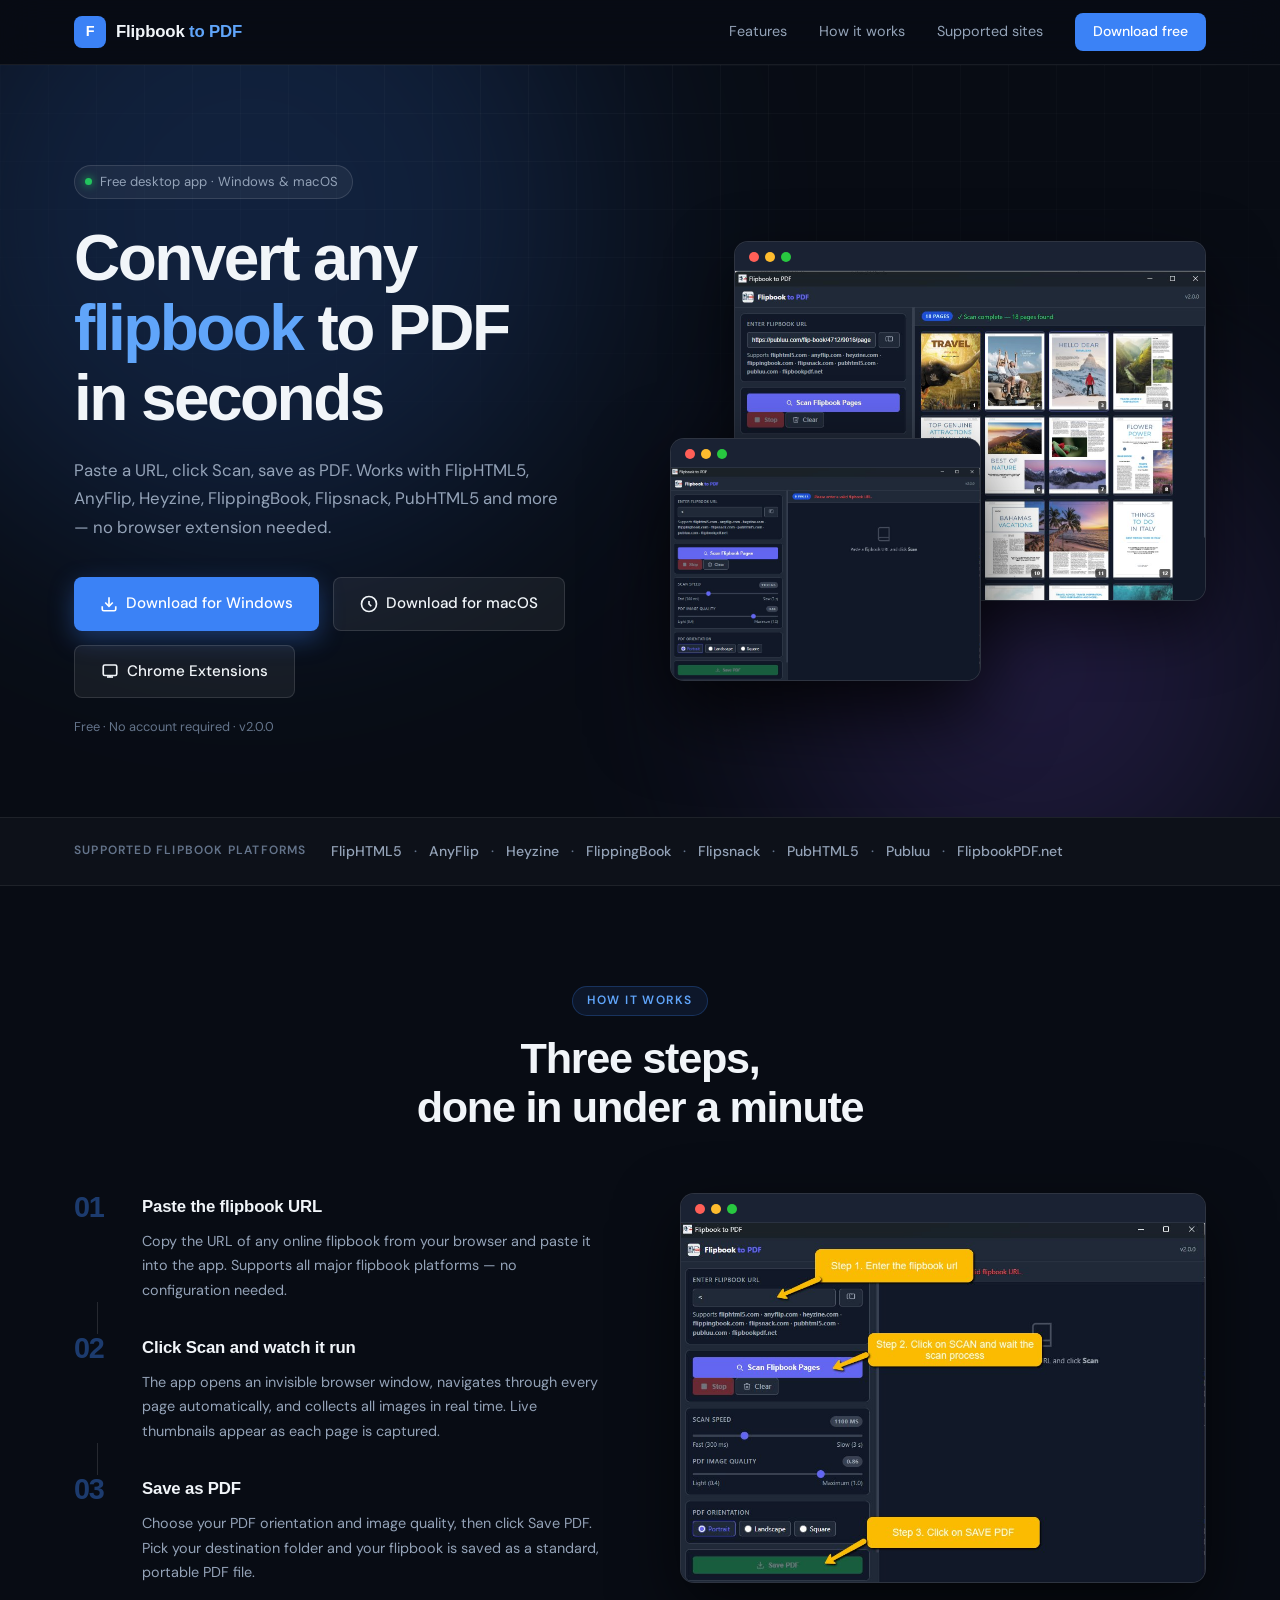
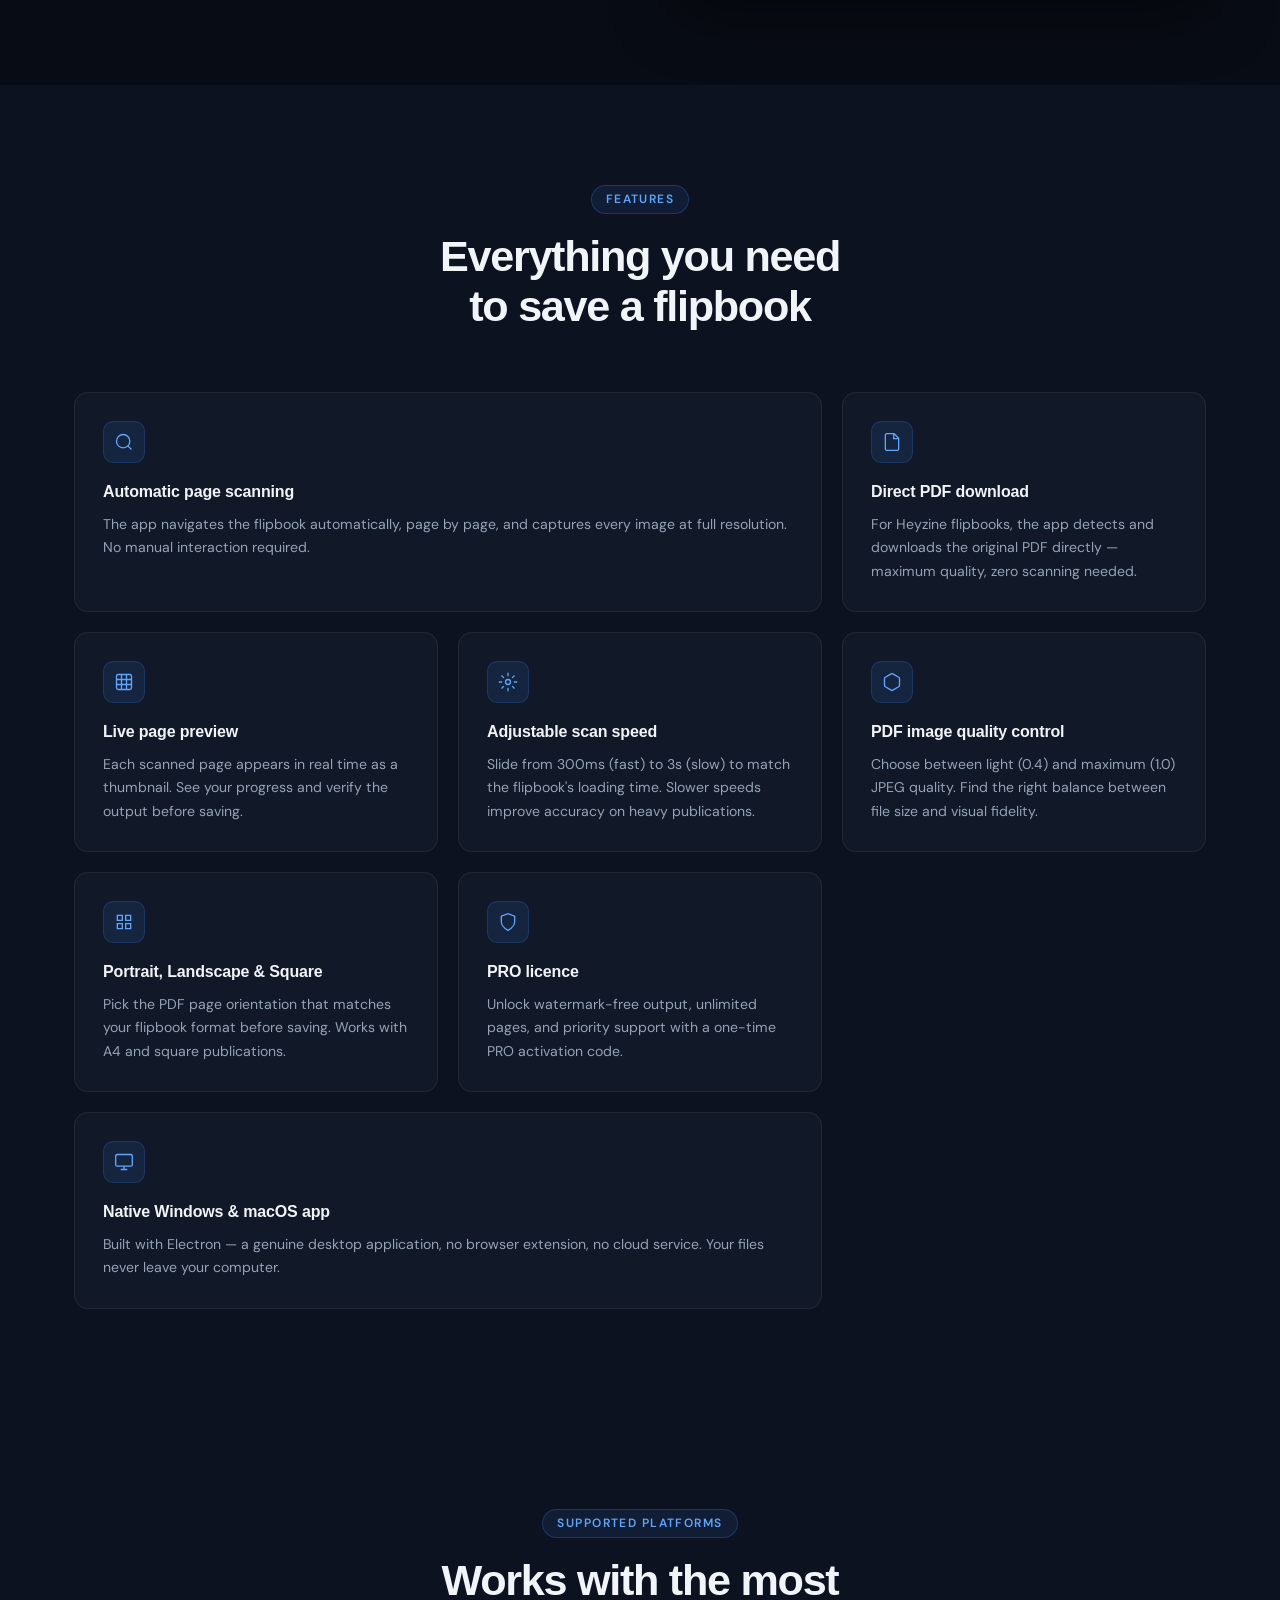
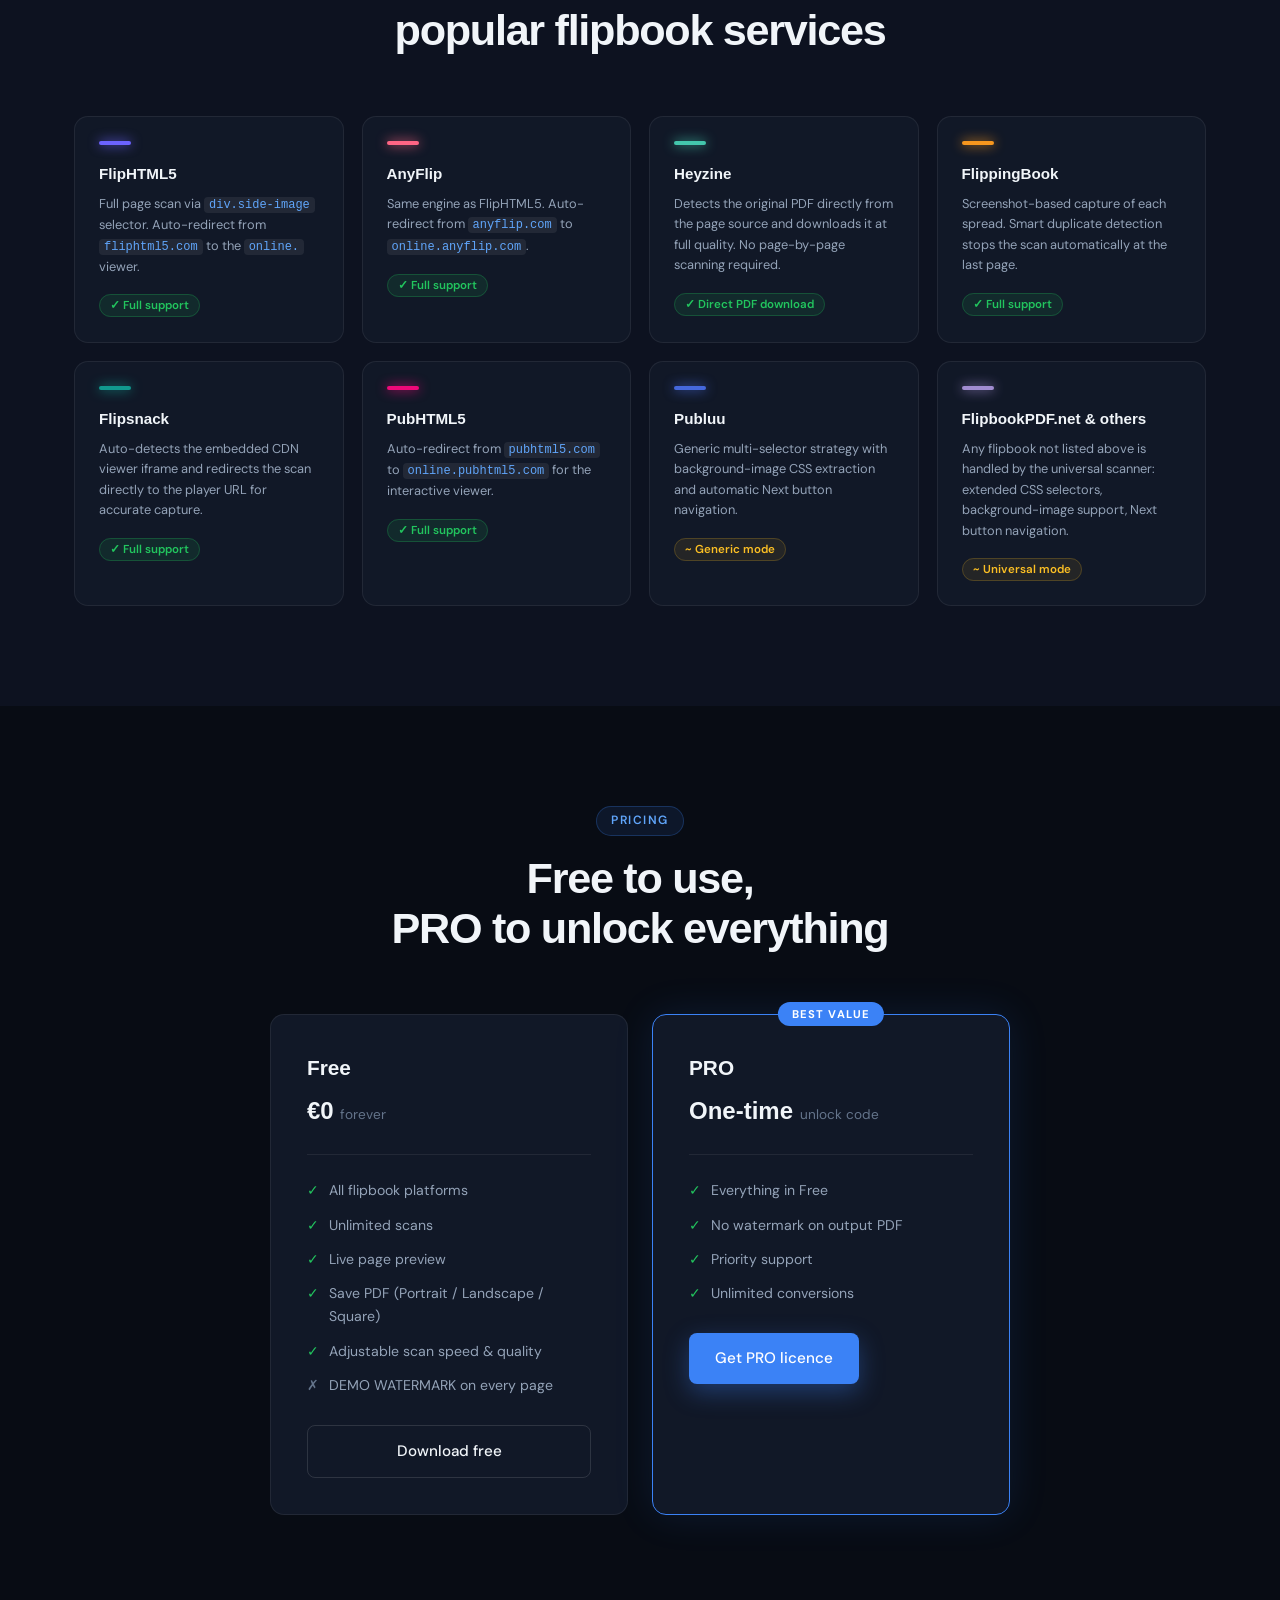
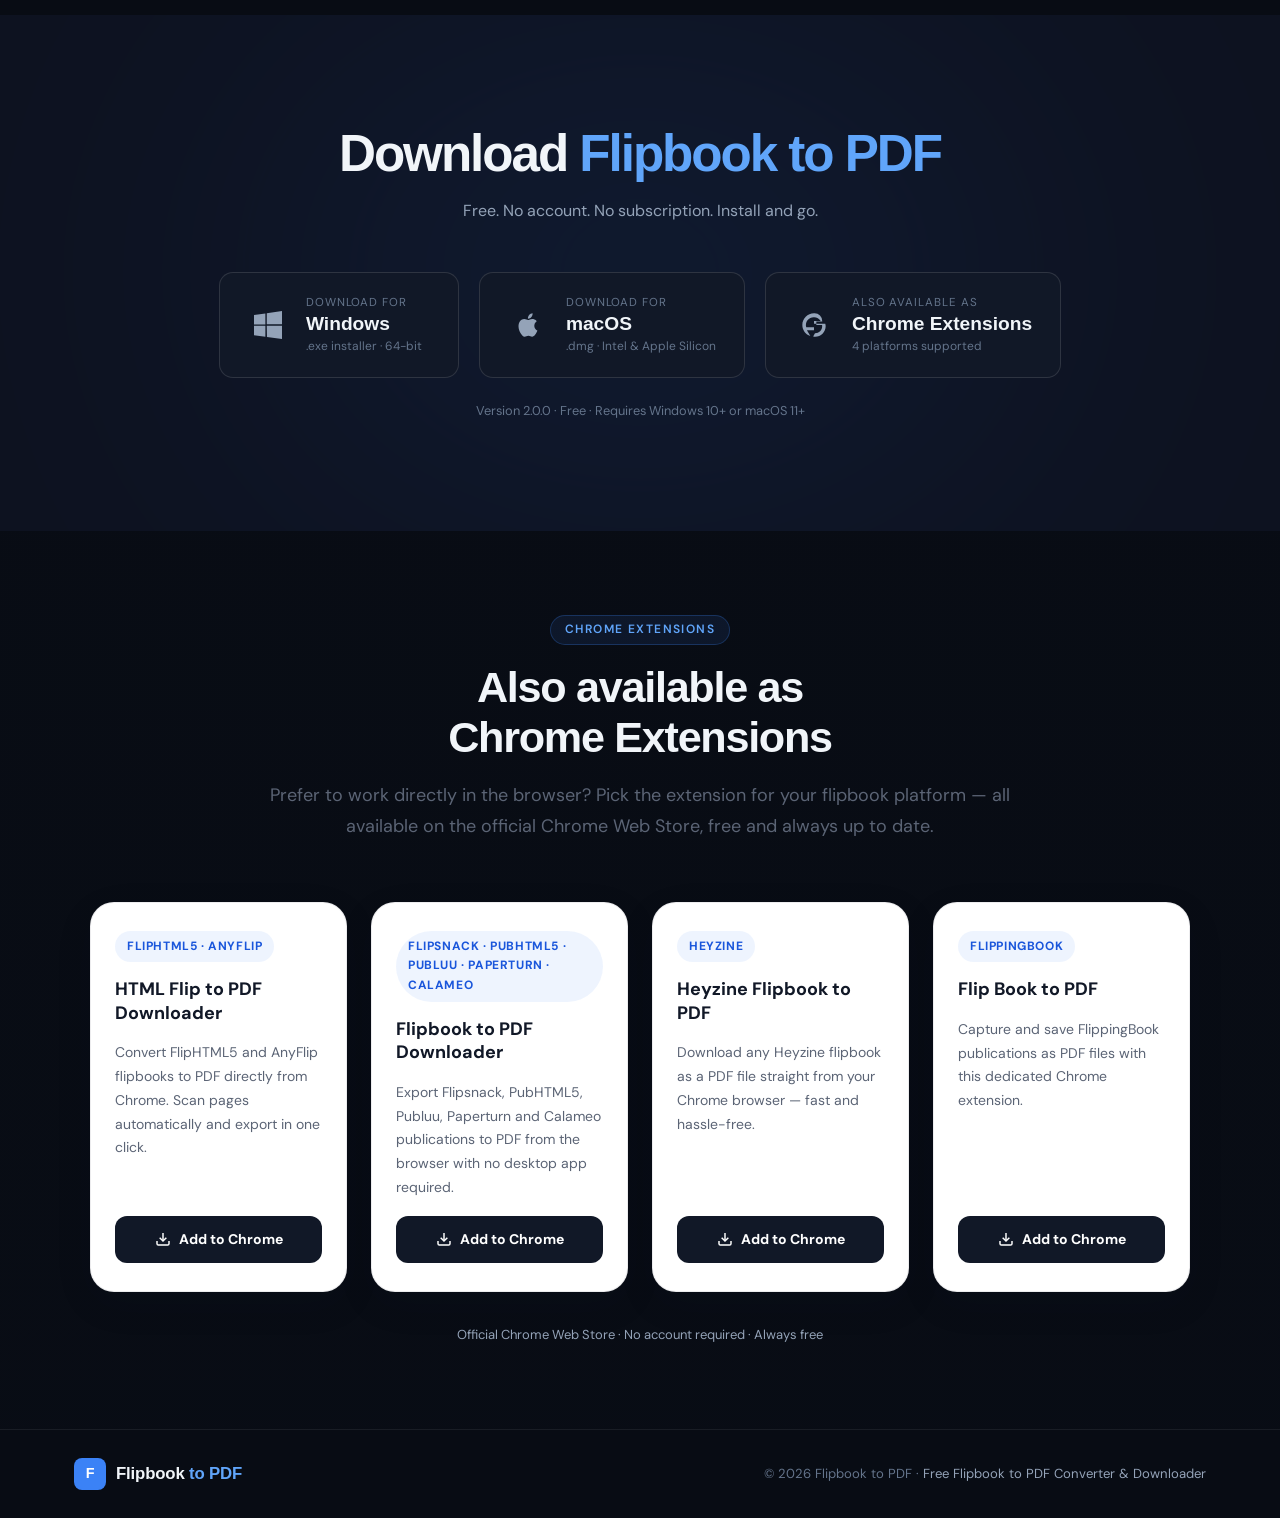
==== commit b8e33f19: "Add files via upload" ====
--- a/index.html
+++ b/index.html
@@ -421,9 +421,9 @@
 
         <!-- FlipSnack / PubHTML5 -->
         <div style="background:#fff; border:1px solid rgba(15,23,42,0.08); border-radius:24px; padding:28px 24px; box-shadow:0 12px 40px rgba(15,23,42,0.07); display:flex; flex-direction:column; gap:16px;">
-          <div style="display:inline-flex; align-items:center; gap:8px; padding:6px 12px; border-radius:999px; background:rgba(66,133,244,0.09); color:#1a56db; font-weight:700; font-size:12px; letter-spacing:0.05em; text-transform:uppercase; width:fit-content;">Flipsnack · PubHTML5 · Publuu · Paperturn</div>
+          <div style="display:inline-flex; align-items:center; gap:8px; padding:6px 12px; border-radius:999px; background:rgba(66,133,244,0.09); color:#1a56db; font-weight:700; font-size:12px; letter-spacing:0.05em; text-transform:uppercase; width:fit-content;">Flipsnack · PubHTML5 · Publuu · Paperturn · Calameo</div>
           <h3 style="margin:0; font-size:18px; line-height:1.3; color:#111827;">Flipbook to PDF Downloader</h3>
-          <p style="margin:0; color:#5b6475; font-size:14px; line-height:1.7; flex:1;">Export Flipsnack, PubHTML5, Publuu and Paperturn publications to PDF from the browser with no desktop app required.</p>
+          <p style="margin:0; color:#5b6475; font-size:14px; line-height:1.7; flex:1;">Export Flipsnack, PubHTML5, Publuu, Paperturn and Calameo publications to PDF from the browser with no desktop app required.</p>
           <a href="https://chromewebstore.google.com/detail/flipbook-to-pdf-downloade/ojgbknjkkodmobhncmbeldgmgbfkeida" target="_blank" rel="noopener" style="display:inline-flex; align-items:center; justify-content:center; gap:8px; text-decoration:none; background:#111827; color:#fff; padding:12px 18px; border-radius:12px; font-weight:700; font-size:14px;">
             <svg width="16" height="16" viewBox="0 0 24 24" fill="none" stroke="currentColor" stroke-width="2.2"><path d="M21 15v4a2 2 0 0 1-2 2H5a2 2 0 0 1-2-2v-4"/><polyline points="7 10 12 15 17 10"/><line x1="12" y1="15" x2="12" y2="3"/></svg>
             Add to Chrome
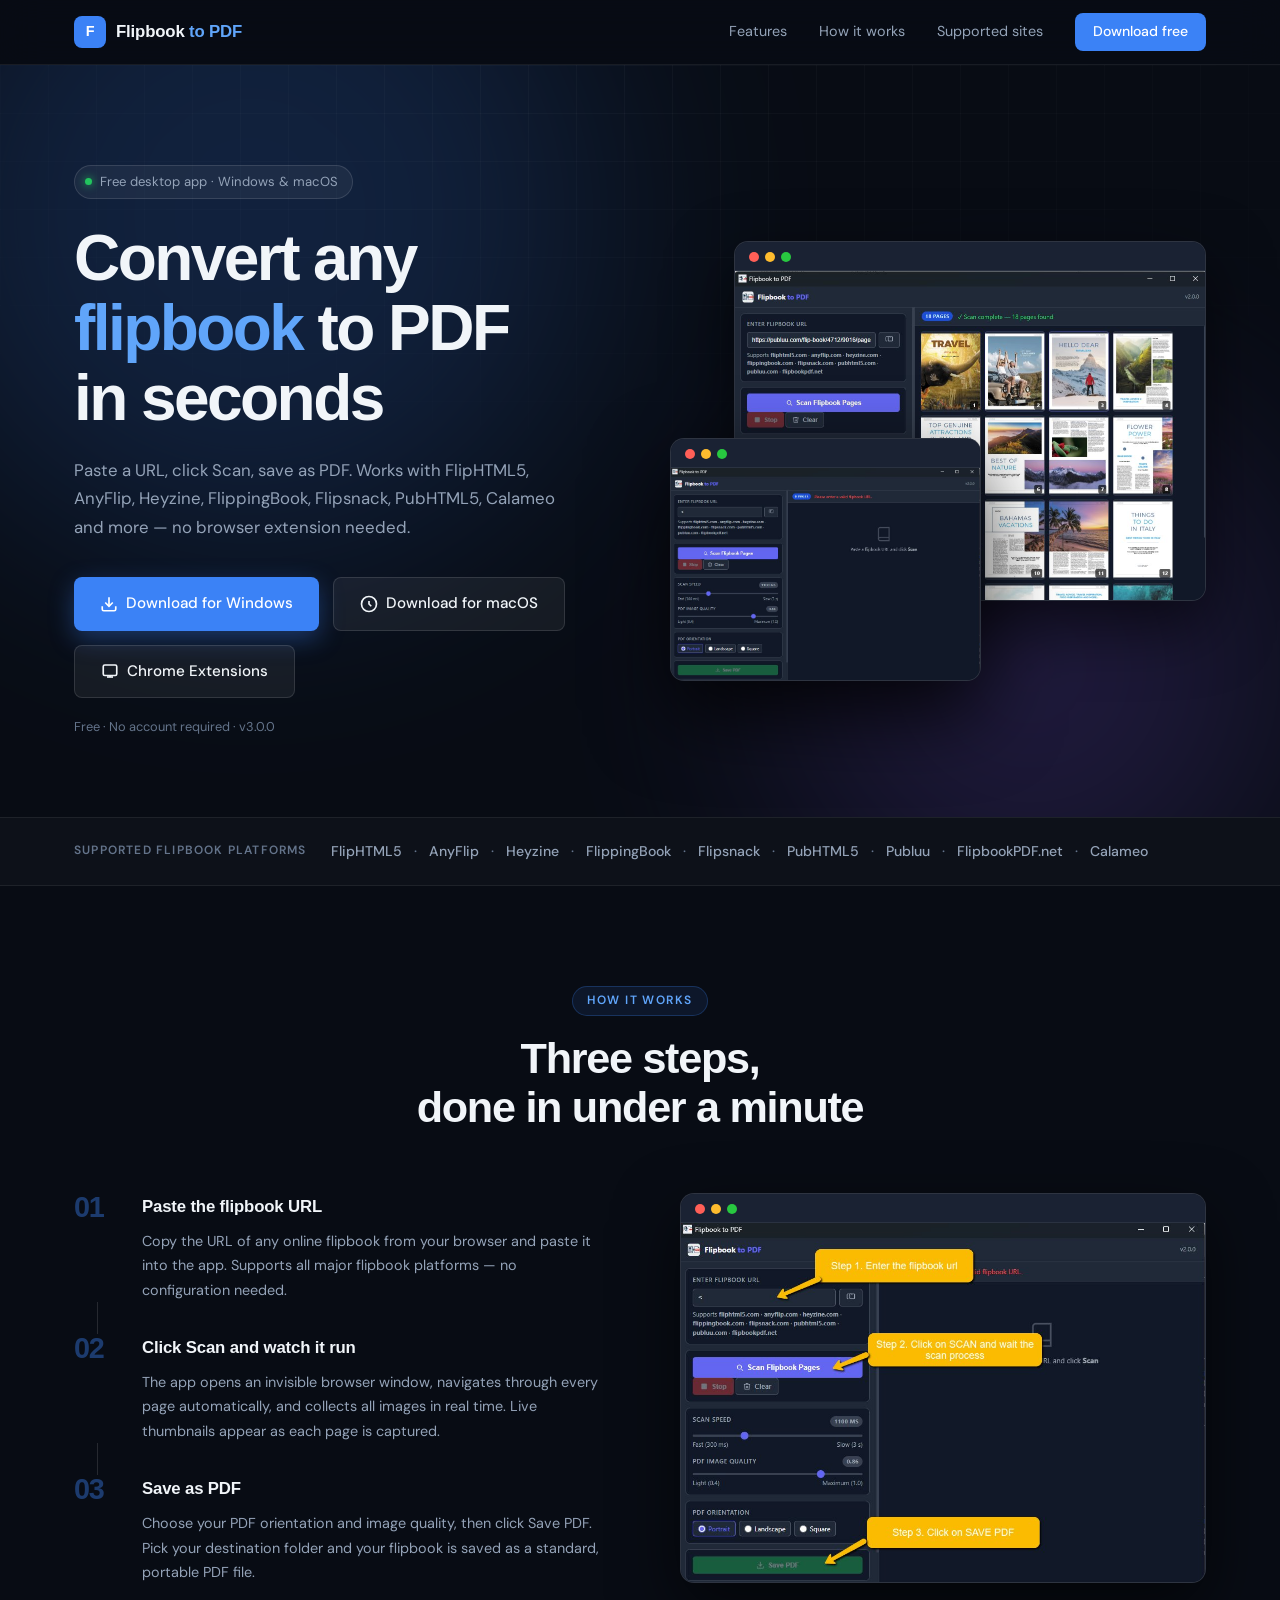
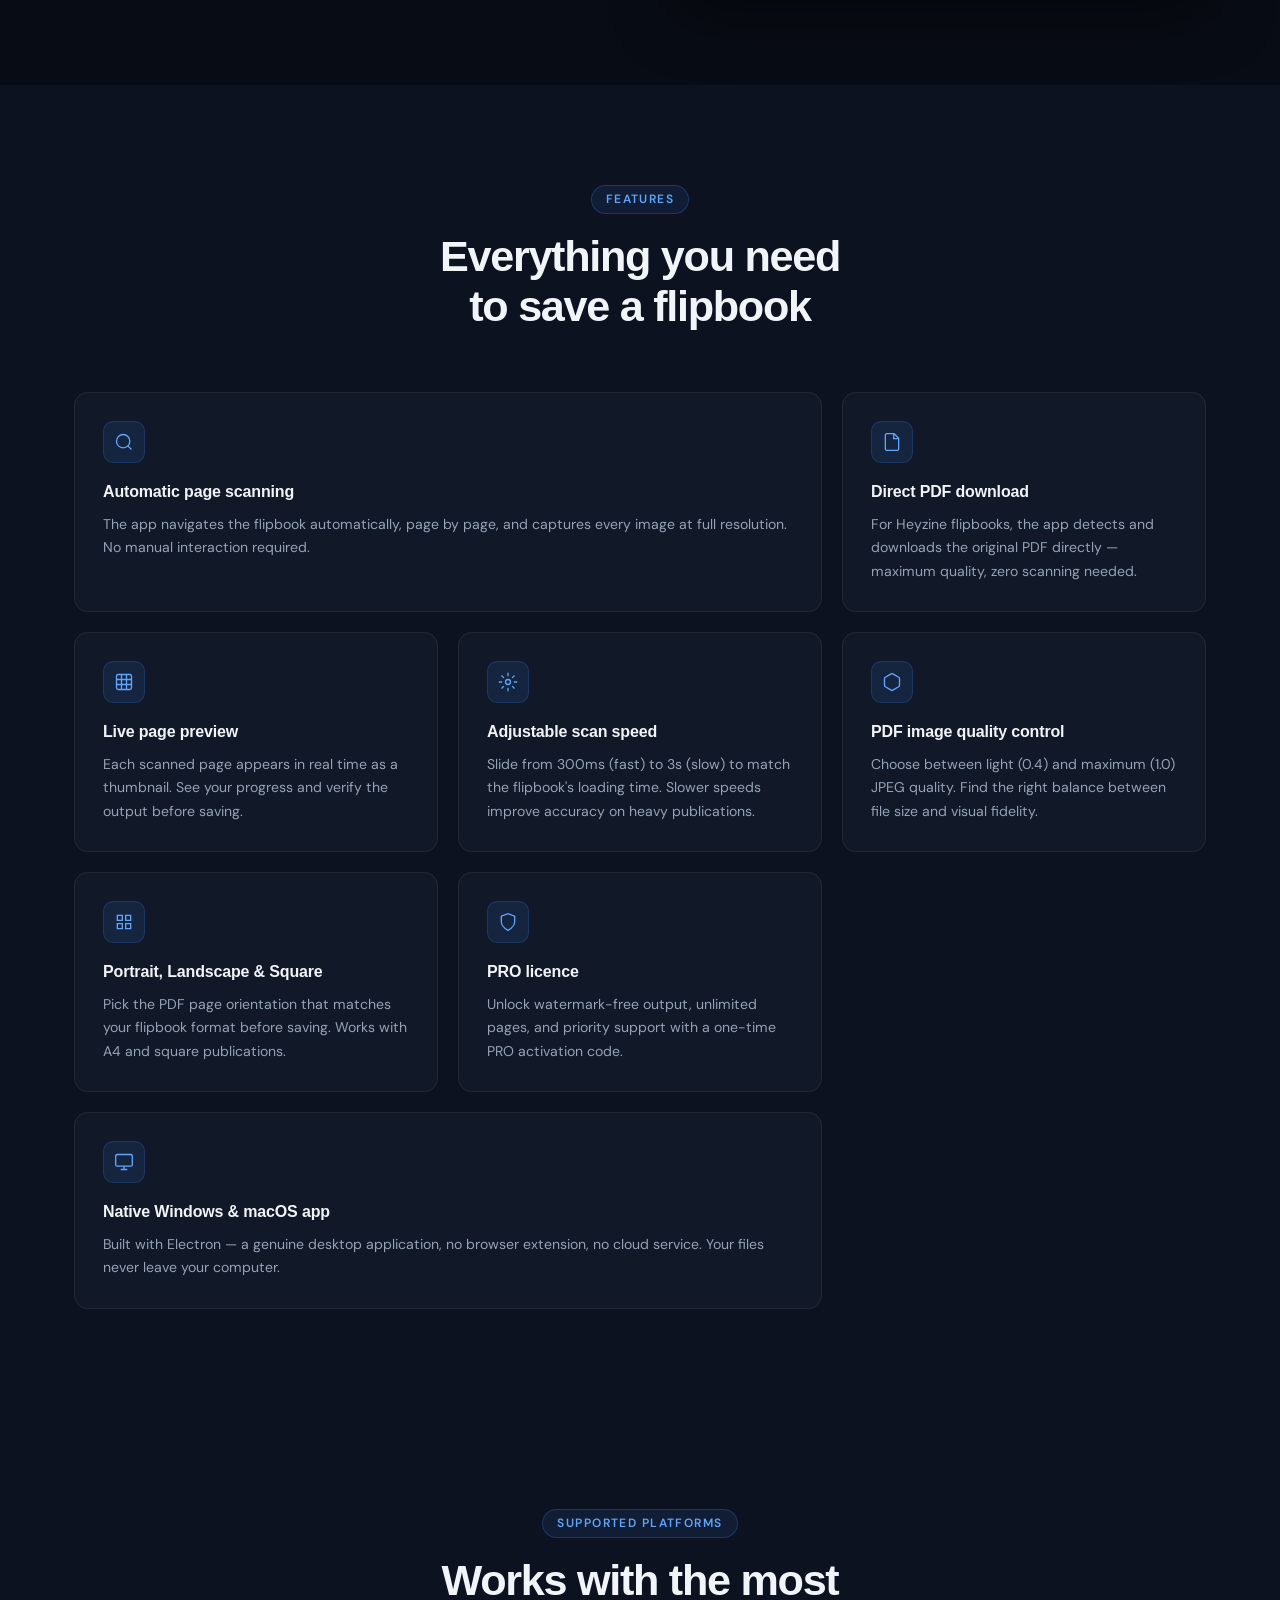
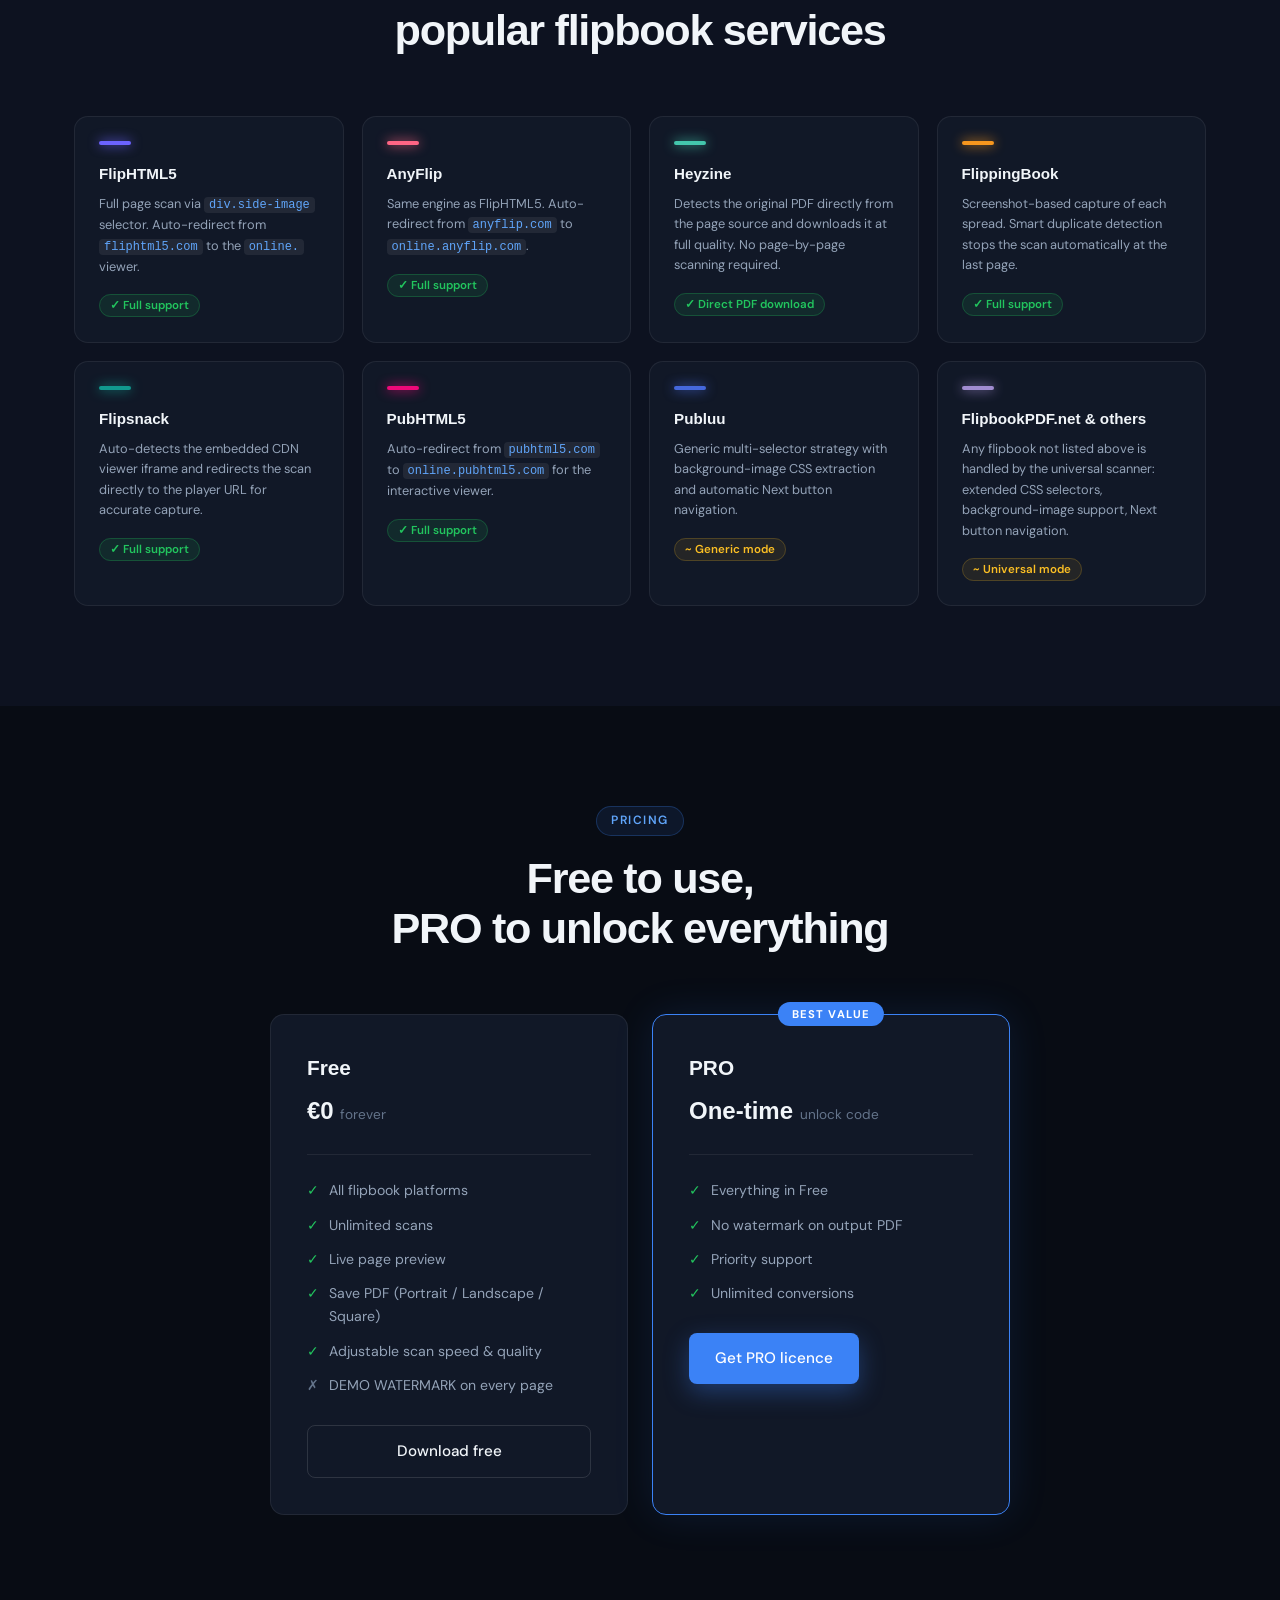
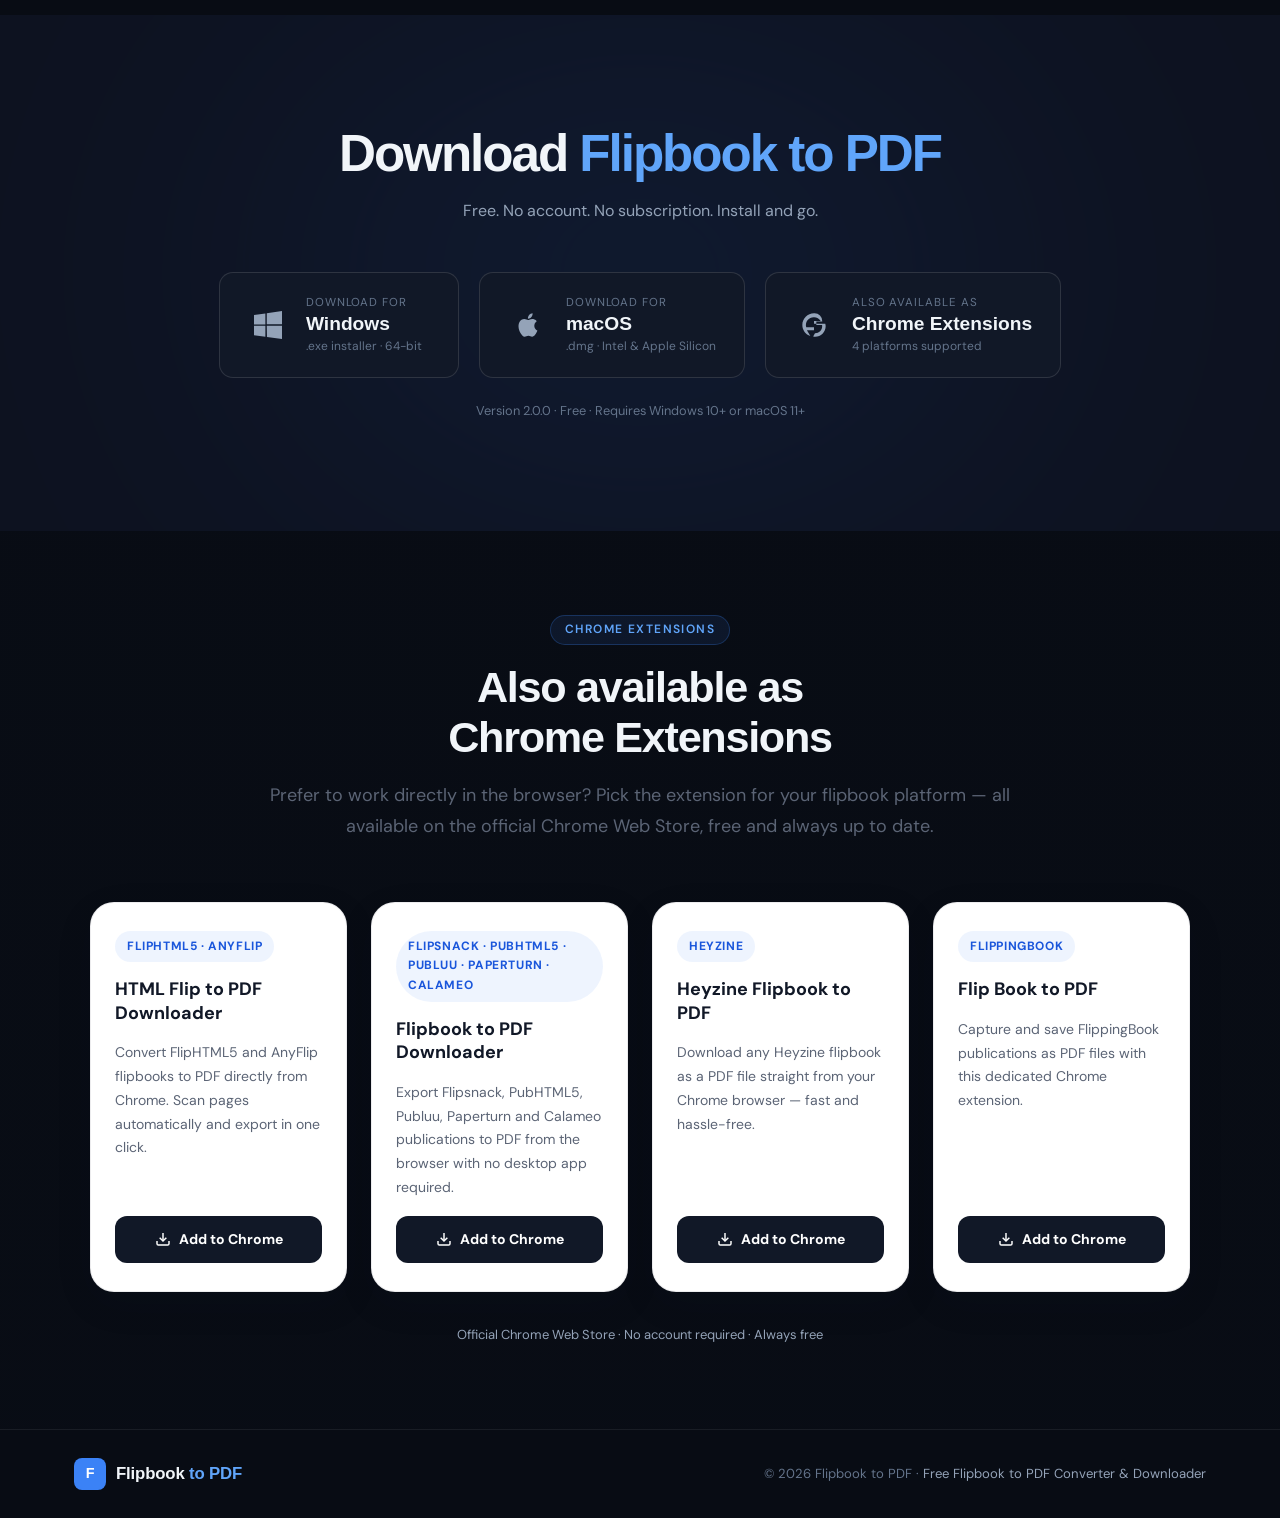
==== commit 06ed8f0d: "Add files via upload" ====
--- a/index.html
+++ b/index.html
@@ -48,7 +48,7 @@
         </h1>
         <p class="hero__sub">
           Paste a URL, click Scan, save as PDF. Works with FlipHTML5, AnyFlip,
-          Heyzine, FlippingBook, Flipsnack, PubHTML5 and more — no browser
+          Heyzine, FlippingBook, Flipsnack, PubHTML5, Calameo and more — no browser
           extension needed.
         </p>
         <div class="hero__actions">
@@ -65,7 +65,7 @@
             Chrome Extensions
           </a>
         </div>
-        <p class="hero__note">Free · No account required · v2.0.0</p>
+        <p class="hero__note">Free · No account required · v3.0.0</p>
       </div>
       <div class="hero__visual">
         <div class="screenshot-frame screenshot-frame--main">
@@ -104,6 +104,9 @@
         <span>Publuu</span>
         <span class="sep">·</span>
         <span>FlipbookPDF.net</span>
+		 <span class="sep">·</span>
+        <span>Calameo</span>
+		
       </div>
     </div>
   </div>
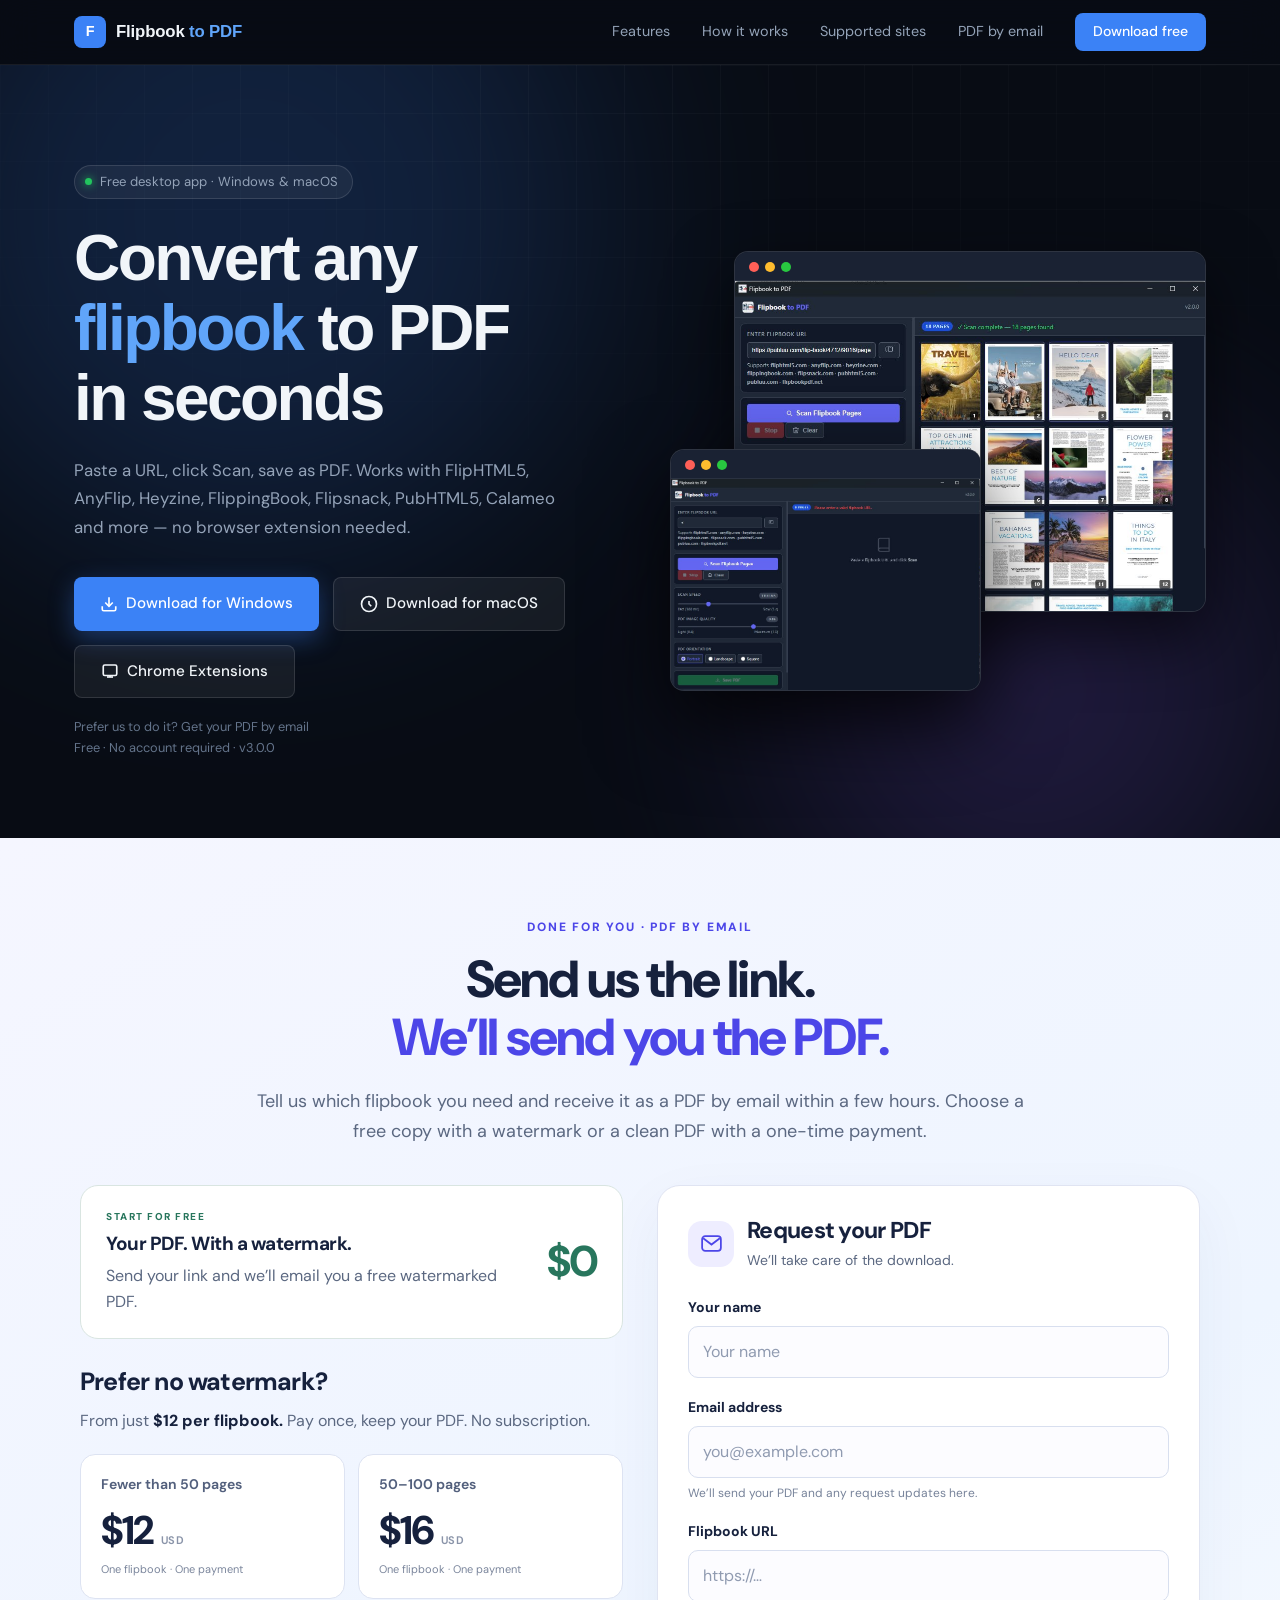
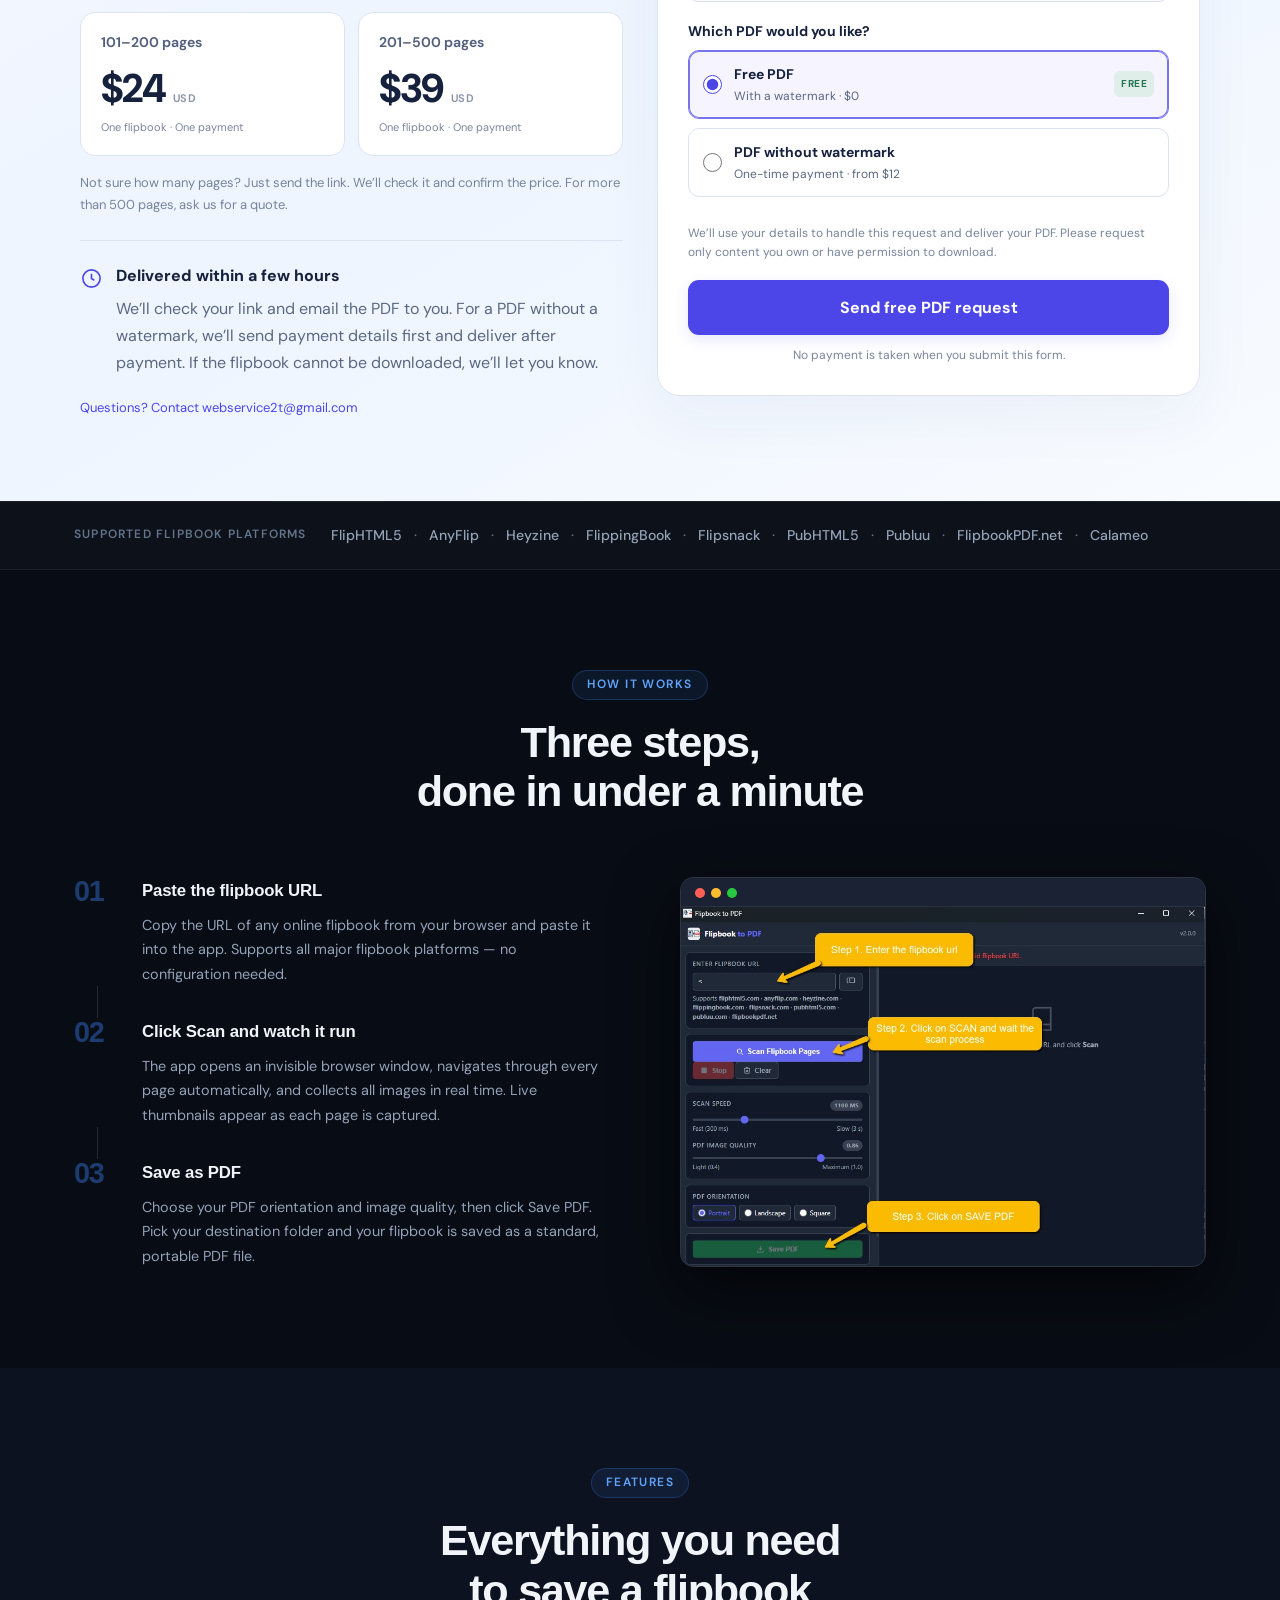
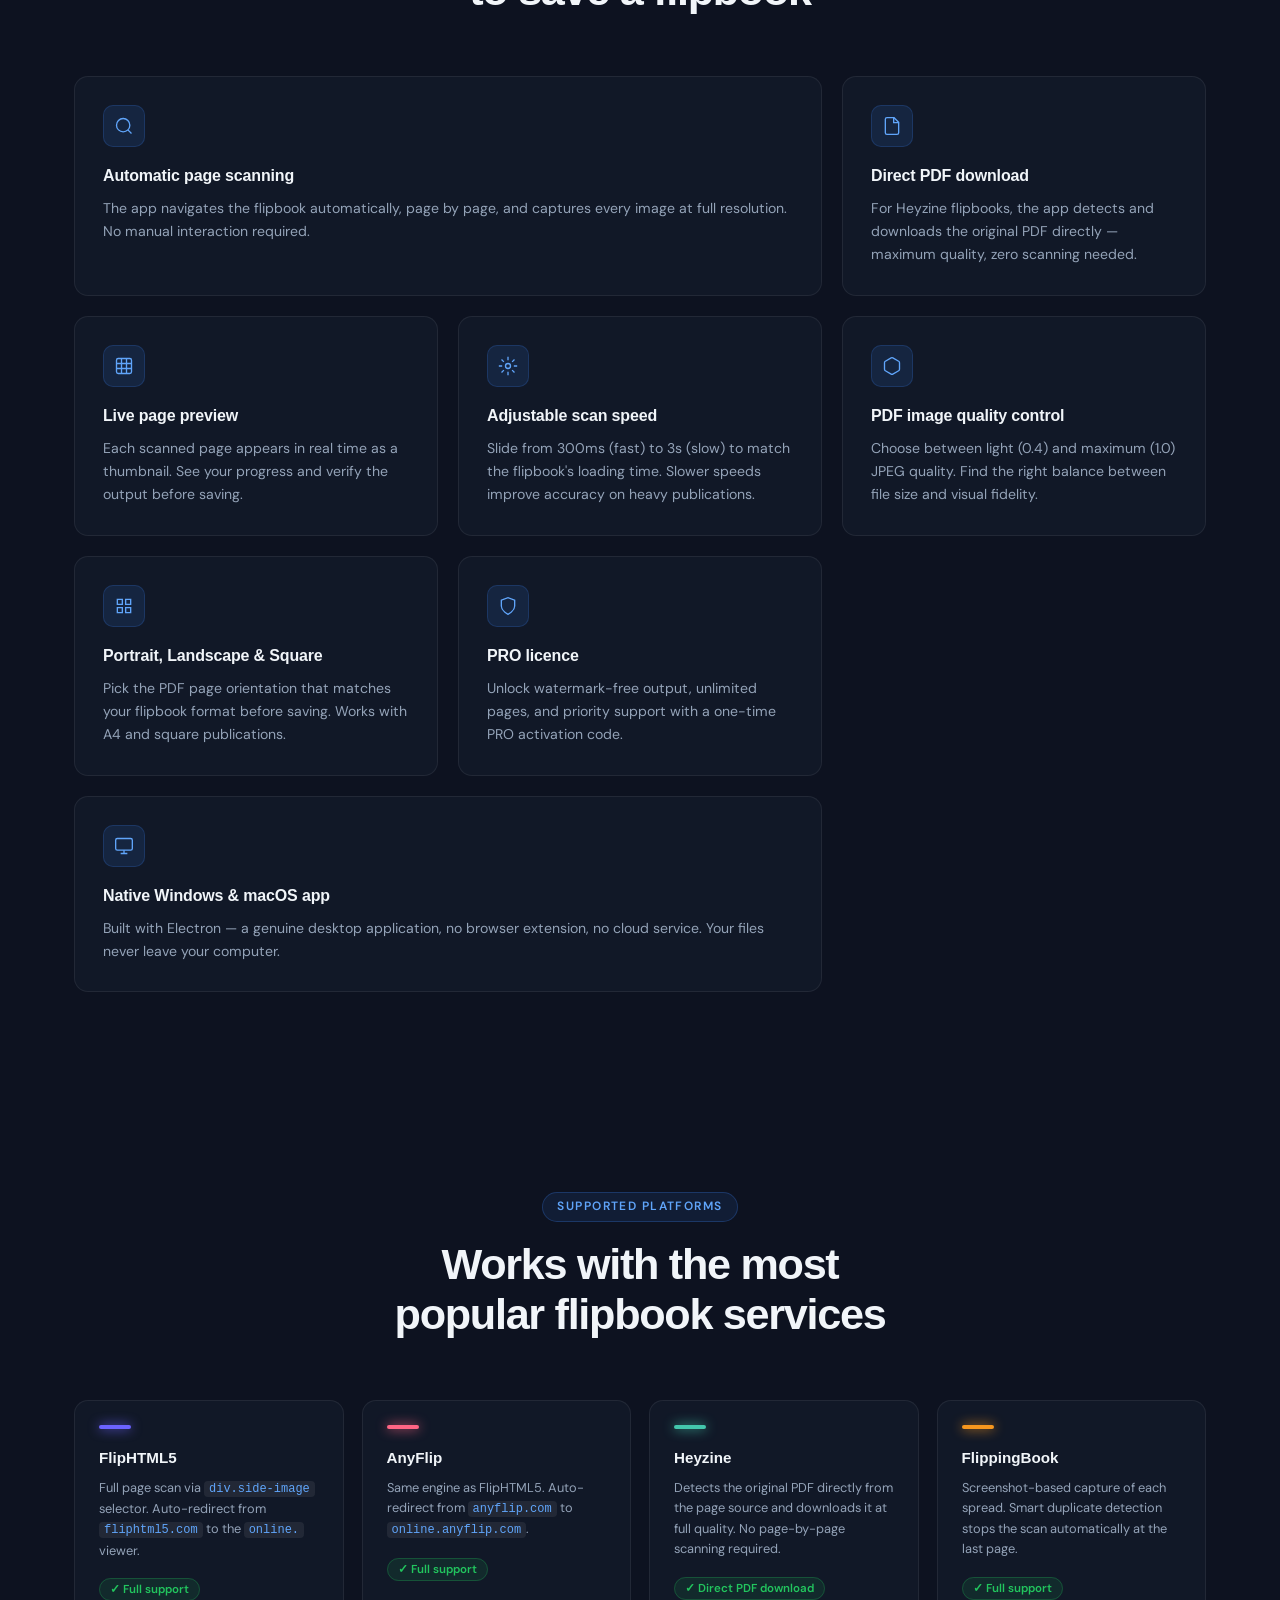
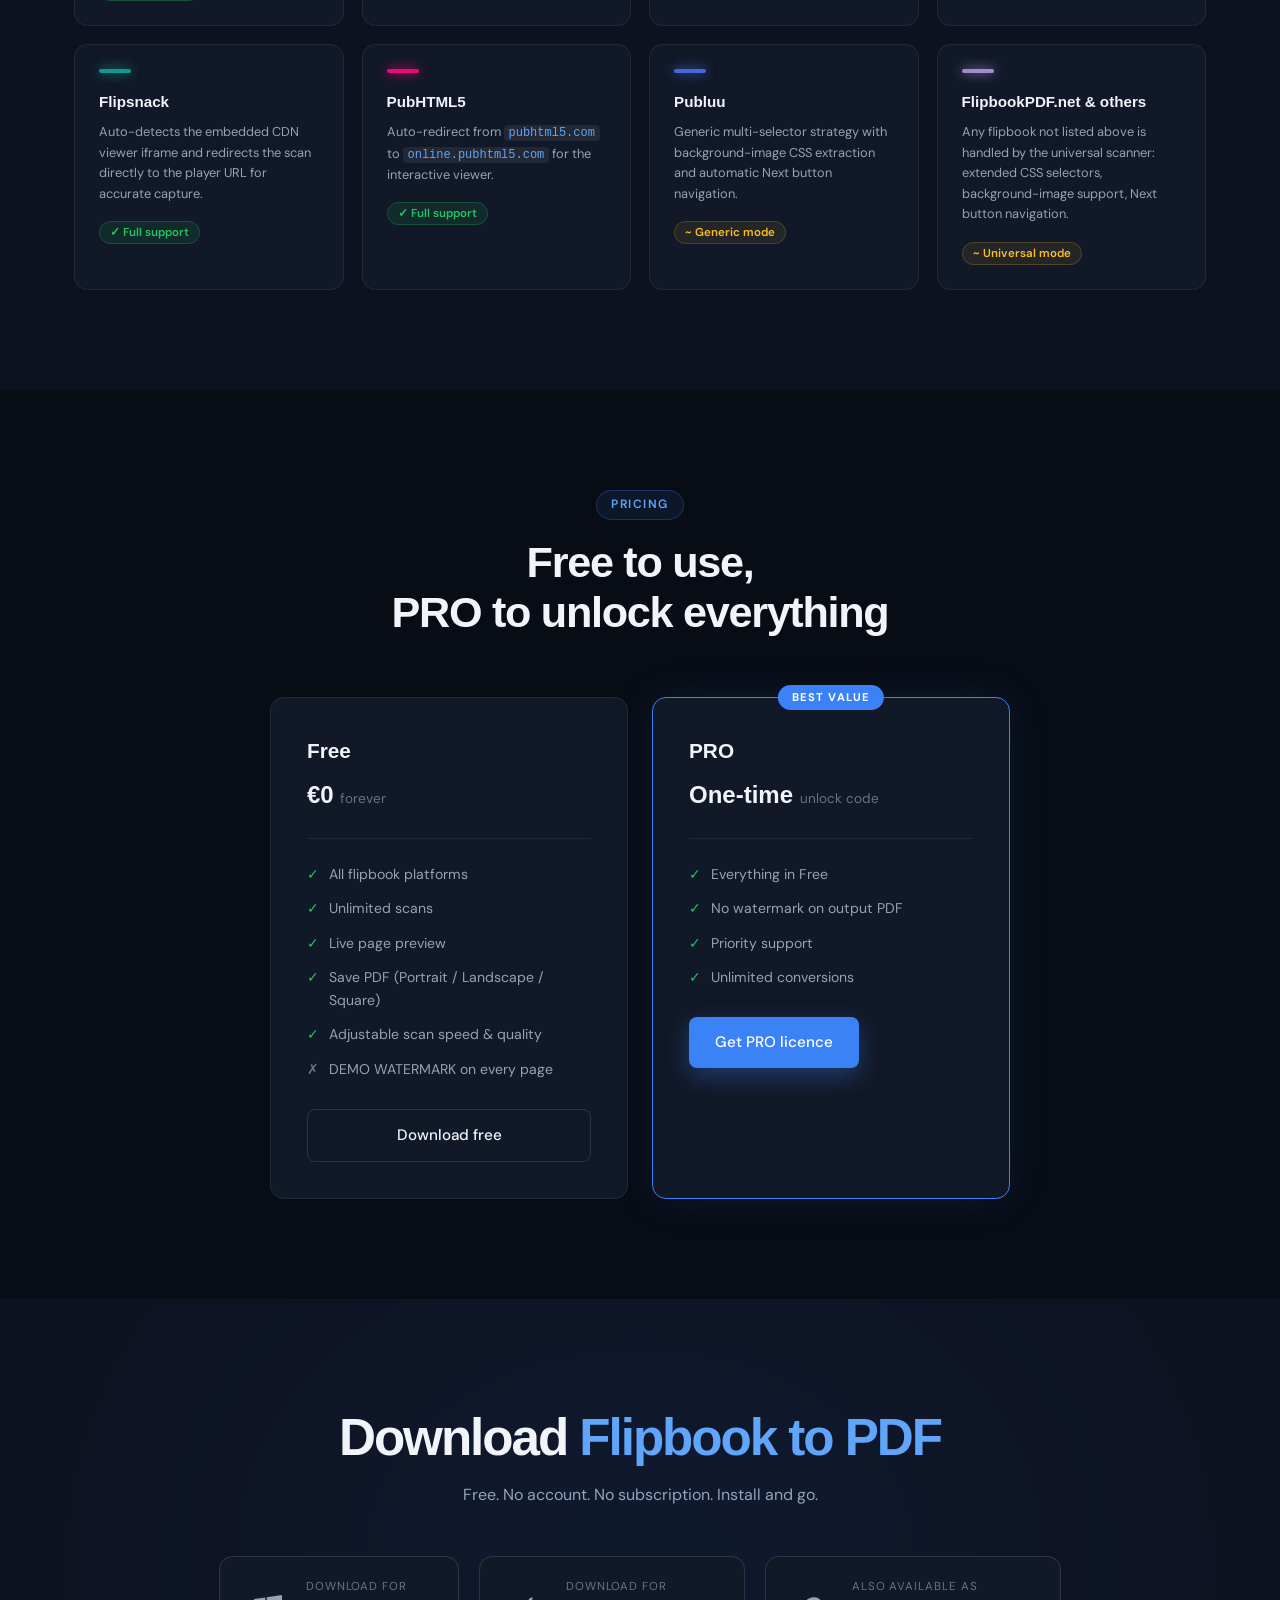
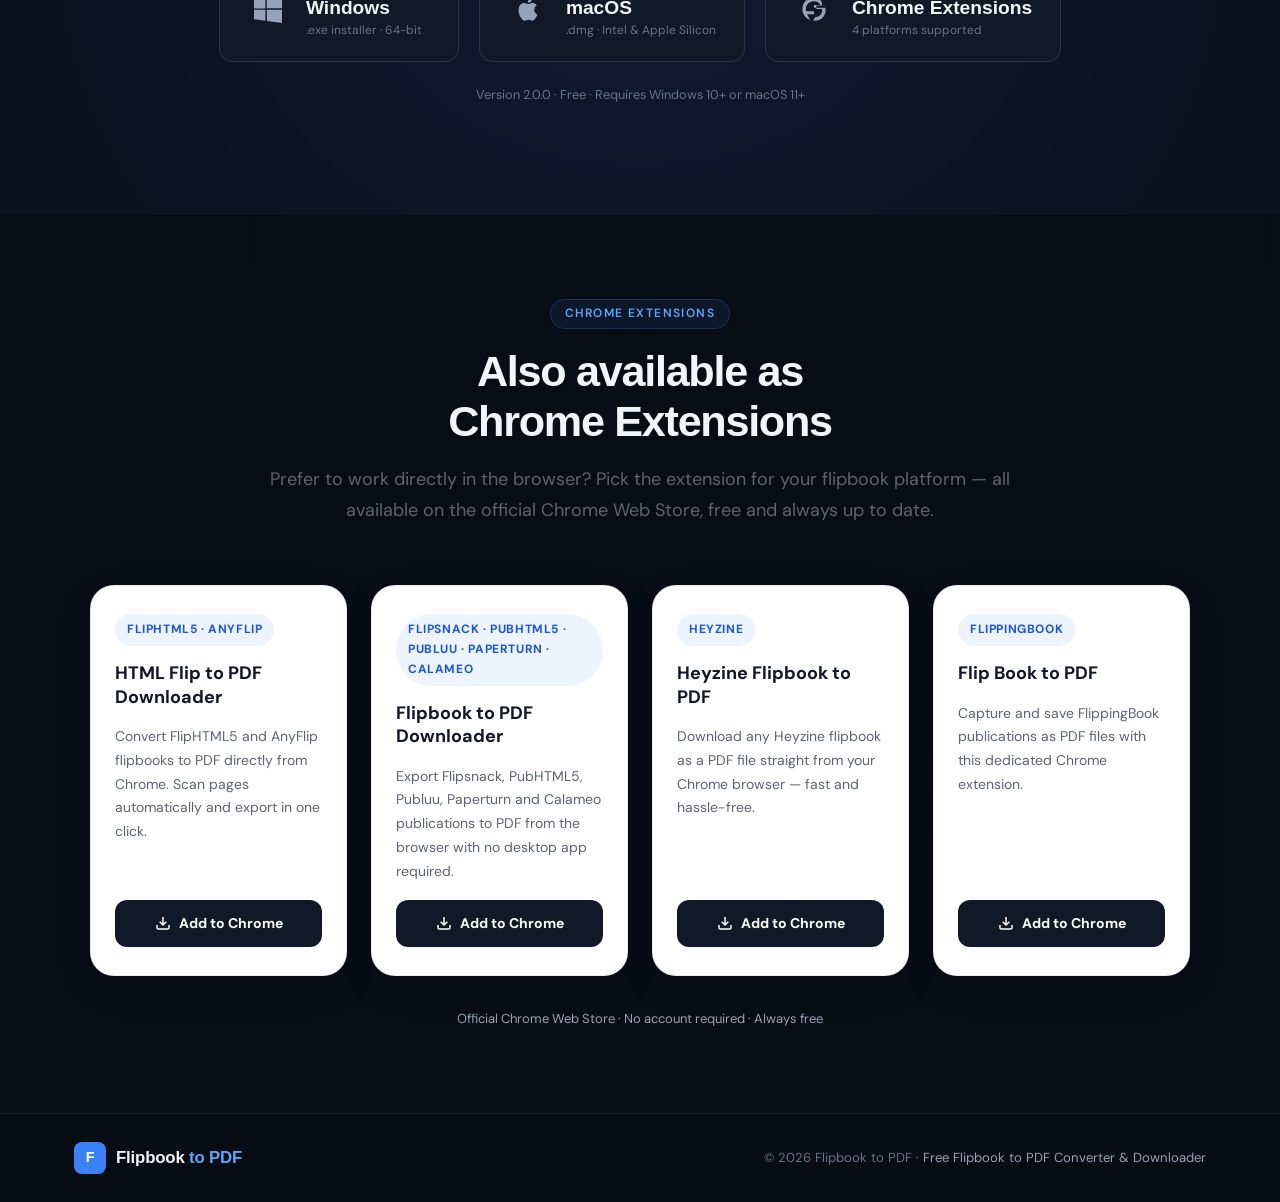
==== commit 1ef228e0: "Add files via upload" ====
--- a/index.html
+++ b/index.html
@@ -9,6 +9,10 @@
   <link rel="preconnect" href="https://fonts.gstatic.com" crossorigin />
   <link href="https://fonts.googleapis.com/css2?family=Syne:wght@400;600;700;800&family=DM+Sans:ital,opsz,wght@0,9..40,300;0,9..40,400;0,9..40,500;1,9..40,300&display=swap" rel="stylesheet" />
   <link rel="stylesheet" href="style.css" />
+  <link rel="stylesheet" href="request-service.css" />
+  <script src="request-device.js"></script>
+  <script src="request-service-config.js" defer></script>
+  <script src="request-service.js" defer></script>
 </head>
 <body>
 
@@ -23,6 +27,7 @@
         <a href="#features">Features</a>
         <a href="#howto">How it works</a>
         <a href="#supported">Supported sites</a>
+        <a href="#request-pdf" class="fbr-nav-link">PDF by email</a>
         <a href="#download" class="nav__cta">Download free</a>
       </nav>
     </div>
@@ -65,6 +70,7 @@
             Chrome Extensions
           </a>
         </div>
+        <p class="hero__note"><a href="#request-pdf">Prefer us to do it? Get your PDF by email</a></p>
         <p class="hero__note">Free · No account required · v3.0.0</p>
       </div>
       <div class="hero__visual">
@@ -83,6 +89,50 @@
       </div>
     </div>
   </section>
+
+  <section class="fbr-service" id="request-pdf" aria-labelledby="fbr-title">
+    <div class="fbr-container">
+      <div class="fbr-intro">
+        <span class="fbr-eyebrow">DONE FOR YOU · PDF BY EMAIL</span>
+        <p class="fbr-mobile-note">On Android, iPhone or iPad? No installation needed. We’ll download the flipbook for you.</p>
+        <h2 id="fbr-title">Send us the link.<br><span>We’ll send you the PDF.</span></h2>
+        <p class="fbr-lead">Tell us which flipbook you need and receive it as a PDF by email within a few hours. Choose a free copy with a watermark or a clean PDF with a one-time payment.</p>
+      </div>
+      <div class="fbr-layout">
+        <div class="fbr-form-card">
+          <div class="fbr-form-heading"><span class="fbr-mail-icon" aria-hidden="true"><svg viewBox="0 0 24 24"><rect x="3" y="5" width="18" height="14" rx="3"/><path d="m4 7 8 6 8-6"/></svg></span><div><h3>Request your PDF</h3><p>We’ll take care of the download.</p></div></div>
+          <form id="fbr-form" class="fbr-form" action="request-pdf.php" method="post">
+            <input type="hidden" name="token" id="fbr-token" value="">
+            <div class="fbr-honeypot" aria-hidden="true"><label for="fbr-website">Leave this field empty</label><input type="text" id="fbr-website" name="website" tabindex="-1" autocomplete="off"></div>
+            <div class="fbr-field"><label for="fbr-name">Your name</label><input type="text" id="fbr-name" name="name" autocomplete="name" minlength="2" maxlength="100" placeholder="Your name" required></div>
+            <div class="fbr-field"><label for="fbr-email">Email address</label><input type="email" id="fbr-email" name="email" autocomplete="email" inputmode="email" maxlength="254" placeholder="you@example.com" aria-describedby="fbr-email-note" required><small id="fbr-email-note">We’ll send your PDF and any request updates here.</small></div>
+            <div class="fbr-field"><label for="fbr-url">Flipbook URL</label><input type="url" id="fbr-url" name="url" inputmode="url" autocomplete="url" maxlength="2048" placeholder="https://…" spellcheck="false" required></div>
+            <fieldset class="fbr-choice"><legend>Which PDF would you like?</legend><label class="fbr-choice-label"><input type="radio" name="edition" value="free" checked><span><strong>Free PDF</strong><small>With a watermark · $0</small></span><b>FREE</b></label><label class="fbr-choice-label"><input type="radio" name="edition" value="clean"><span><strong>PDF without watermark</strong><small>One-time payment · from $12</small></span></label></fieldset>
+            <div class="fbr-field" id="fbr-pages-field" hidden><label for="fbr-pages">Number of pages <span>(optional)</span></label><input type="number" id="fbr-pages" name="pages" min="1" max="100000" step="1" inputmode="numeric" placeholder="Leave blank if you’re not sure"><p class="fbr-price-hint" id="fbr-estimate" aria-live="polite">We’ll check the page count and confirm the price before payment.</p></div>
+            <p class="fbr-contact-note">We’ll use your details to handle this request and deliver your PDF. Please request only content you own or have permission to download.</p>
+            <button type="submit" class="fbr-submit" id="fbr-submit">Send PDF request</button>
+            <p class="fbr-no-payment">No payment is taken when you submit this form.</p>
+            <div class="fbr-feedback" id="fbr-feedback" role="status" aria-live="polite" tabindex="-1" hidden></div>
+            <noscript><p>Please enable JavaScript to use this form, or email your name and flipbook link to <a href="mailto:webservice2t@gmail.com">webservice2t@gmail.com</a>.</p></noscript>
+          </form>
+        </div>
+        <div class="fbr-details">
+          <div class="fbr-free"><div><span class="fbr-eyebrow">START FOR FREE</span><h3>Your PDF. With a watermark.</h3><p>Send your link and we’ll email you a free watermarked PDF.</p></div><strong>$0</strong></div>
+          <div class="fbr-pricing-header"><h3>Prefer no watermark?</h3><p>From just <strong>$12 per flipbook.</strong> Pay once, keep your PDF. No subscription.</p></div>
+          <div class="fbr-prices" aria-label="Watermark-free PDF prices in US dollars">
+            <div class="fbr-price"><span>Fewer than 50 pages</span><strong>$12<small>USD</small></strong><p>One flipbook · One payment</p></div>
+            <div class="fbr-price"><span>50–100 pages</span><strong>$16<small>USD</small></strong><p>One flipbook · One payment</p></div>
+            <div class="fbr-price"><span>101–200 pages</span><strong>$24<small>USD</small></strong><p>One flipbook · One payment</p></div>
+            <div class="fbr-price"><span>201–500 pages</span><strong>$39<small>USD</small></strong><p>One flipbook · One payment</p></div>
+          </div>
+          <p class="fbr-pricing-note">Not sure how many pages? Just send the link. We’ll check it and confirm the price. For more than 500 pages, ask us for a quote.</p>
+          <div class="fbr-delivery"><svg viewBox="0 0 24 24" aria-hidden="true"><circle cx="12" cy="12" r="9"/><path d="M12 7v5l3 2"/></svg><div><h4>Delivered within a few hours</h4><p>We’ll check your link and email the PDF to you. For a PDF without a watermark, we’ll send payment details first and deliver after payment. If the flipbook cannot be downloaded, we’ll let you know.</p></div></div>
+          <a class="fbr-support" href="mailto:webservice2t@gmail.com">Questions? Contact webservice2t@gmail.com</a>
+        </div>
+      </div>
+    </div>
+  </section>
+
 
   <!-- ── SUPPORTED LOGOS STRIP ─────────────────────────────────────── -->
   <div class="strip">
@@ -486,4 +536,4 @@
         }(document, "script"));
     </script>
 </body>
-</html>
+</html>
--- a/request-service.css
+++ b/request-service.css
@@ -0,0 +1 @@
+.fbr-service{--fbr-ink:#16213d;--fbr-muted:#5b6881;--fbr-blue:#4c46e8;--fbr-line:#dde3f2;box-sizing:border-box;background:linear-gradient(150deg,#f5f6ff 0%,#eef5ff 60%,#f8fbff 100%);color:var(--fbr-ink);font-family:"DM Sans",system-ui,-apple-system,"Segoe UI",sans-serif;padding:80px 24px;scroll-margin-top:24px;isolation:isolate}.fbr-service *{box-sizing:border-box}.fbr-service [hidden]{display:none!important}.fbr-container{max-width:1120px;margin:0 auto}.fbr-intro{max-width:780px;margin:0 auto 38px;text-align:center}.fbr-eyebrow{display:block;color:var(--fbr-blue);font-size:12px;font-weight:800;letter-spacing:1.8px;line-height:1.6;margin-bottom:13px}.fbr-intro :is(h1,h2){font-family:Syne,"DM Sans",system-ui,sans-serif;font-size:clamp(32px,4.3vw,52px);font-weight:800;line-height:1.12;letter-spacing:-1.8px;margin:0 0 19px;color:var(--fbr-ink)}.fbr-intro :is(h1,h2) span{color:var(--fbr-blue)}.fbr-lead{font-size:18px;line-height:1.7;color:var(--fbr-muted);margin:0}.fbr-mobile-note{display:none;font-size:15px;color:#4251a7;background:#e6eaff;border:1px solid #d6dcff;border-radius:12px;padding:12px 16px;margin:0 0 20px;line-height:1.6}.fbr-mobile-device .fbr-mobile-note{display:block}.fbr-layout{display:grid;grid-template-columns:1fr 1fr;gap:34px;align-items:start}.fbr-form-card{grid-column:2;grid-row:1;background:#fff;border:1px solid #e0e4f2;border-radius:23px;box-shadow:0 20px 60px #263a7d0d;padding:30px}.fbr-form-heading{display:flex;gap:13px;align-items:center;margin-bottom:25px}.fbr-mail-icon{width:46px;height:46px;border-radius:14px;background:#eeedff;display:grid;place-items:center;flex-shrink:0}.fbr-mail-icon svg{width:25px;stroke:var(--fbr-blue);stroke-width:1.7;fill:none}.fbr-form-heading h3{font-size:23px;line-height:1.3;letter-spacing:-.7px;margin:0 0 3px;font-weight:750}.fbr-form-heading p{font-size:14px;color:var(--fbr-muted);margin:0}.fbr-field{margin-bottom:19px}.fbr-field>label,.fbr-choice legend{display:block;font-size:14px;font-weight:700;color:var(--fbr-ink);margin:0 0 8px;line-height:1.5}.fbr-field>label span{font-weight:400;color:#7b87a0}.fbr-field input{display:block;font-family:inherit;font-size:16px;line-height:1.5;color:var(--fbr-ink);background:#fcfcff;border:1px solid #d8dfef;border-radius:10px;padding:13px 14px;width:100%;min-height:51px;box-shadow:none}.fbr-field input::placeholder{color:#909bb1}.fbr-field input:focus{outline:3px solid #dbddff;border-color:#7a74f4}.fbr-field small{display:block;font-size:12px;color:#77839a;margin-top:6px;line-height:1.5}.fbr-choice{padding:0;border:0;min-width:0;margin:0 0 18px}.fbr-choice legend{padding:0}.fbr-choice-label{display:flex;align-items:center;gap:12px;border:1px solid #dce2f0;border-radius:11px;padding:13px 14px;margin-bottom:9px;background:#fff;cursor:pointer;min-height:67px}.fbr-choice-label:has(input:checked){border-color:#7772ed;background:#f6f5ff;box-shadow:0 0 0 1px #7772ed inset}.fbr-choice-label input{appearance:auto;width:19px;height:19px;accent-color:var(--fbr-blue);margin:0;flex-shrink:0}.fbr-choice-label>span{display:block;flex:1}.fbr-choice-label strong{display:block;font-size:14px;font-weight:700;line-height:1.5}.fbr-choice-label small{display:block;font-size:12px;font-weight:400;line-height:1.5;color:var(--fbr-muted);margin-top:2px}.fbr-choice-label>b{font-size:10px;letter-spacing:.5px;background:#dfeee9;color:#247453;border-radius:6px;padding:5px 7px}.fbr-service .fbr-contact-note{font-size:12px;line-height:1.65;color:#78849a;margin:0 0 17px}.fbr-submit{display:flex;justify-content:center;align-items:center;width:100%;min-height:55px;background:var(--fbr-blue);border:1px solid transparent;border-radius:11px;color:#fff;font-family:inherit;font-size:16px;font-weight:700;line-height:1.4;cursor:pointer;padding:14px;box-shadow:0 5px 14px #4c46e821}.fbr-submit:hover{background:#3932c7}.fbr-submit:disabled{opacity:.6;cursor:default}.fbr-service button:focus-visible,.fbr-service a:focus-visible{outline:3px solid #9d9aff;outline-offset:4px}.fbr-no-payment{font-size:12px;color:#7a859b;text-align:center;line-height:1.6;margin:11px 0 0}.fbr-feedback{margin-top:18px;padding:16px;background:#edf8f1;border:1px solid #bbdfc7;color:#226143;border-radius:11px;font-size:16px;line-height:1.7}.fbr-feedback--error{background:#fff2f2;border-color:#efc5cb;color:#9e2f45}.fbr-honeypot{position:absolute!important;left:-10000px!important;top:auto;width:1px;height:1px;overflow:hidden}.fbr-price-hint{font-size:14px!important;line-height:1.6;color:var(--fbr-blue);margin:8px 0 0}.fbr-details{grid-column:1;grid-row:1}.fbr-free{display:flex;gap:18px;align-items:center;justify-content:space-between;background:#fff;border:1px solid #d9e5e1;border-radius:18px;padding:23px 25px;margin-bottom:27px}.fbr-free .fbr-eyebrow{color:#28765d;font-size:10px;letter-spacing:1.5px;margin:0 0 6px}.fbr-free h3{font-size:19px;line-height:1.35;margin:0 0 7px;letter-spacing:-.5px}.fbr-free p{font-size:16px;line-height:1.6;margin:0;color:var(--fbr-muted)}.fbr-free>strong{font-size:43px;letter-spacing:-2px;color:#28765d;font-weight:750}.fbr-pricing-header h3{font-size:25px;line-height:1.3;font-weight:750;letter-spacing:-.8px;margin:0 0 9px}.fbr-pricing-header p{font-size:16px;line-height:1.7;color:var(--fbr-muted);margin:0 0 20px}.fbr-pricing-header p strong{font-weight:750;color:var(--fbr-ink)}.fbr-prices{display:grid;grid-template-columns:1fr 1fr;gap:13px}.fbr-price{background:#fff;border:1px solid var(--fbr-line);border-radius:15px;padding:19px 20px}.fbr-price>span{font-size:14px;font-weight:650;color:#53607d;display:block;line-height:1.5}.fbr-price>strong{font-size:40px;letter-spacing:-1.8px;color:var(--fbr-ink);display:block;font-weight:750;line-height:1.2;margin:11px 0 7px}.fbr-price strong small{font-size:11px;letter-spacing:.5px;font-weight:650;color:#8a94a9;margin-left:7px}.fbr-price p{font-size:11px;line-height:1.6;color:#7b869c;margin:0}.fbr-pricing-note{font-size:13px;line-height:1.7;color:#77849d;margin:16px 0 23px}.fbr-delivery{display:flex;gap:13px;border-top:1px solid #dce3f1;padding-top:23px}.fbr-delivery>svg{width:23px;min-width:23px;height:23px;stroke:var(--fbr-blue);stroke-width:1.7;fill:none;margin-top:3px}.fbr-delivery h4{font-size:16px;line-height:1.5;margin:0 0 7px;font-weight:750}.fbr-delivery p{font-size:16px;line-height:1.7;color:var(--fbr-muted);margin:0}.fbr-support{display:inline-block;font-size:13px;line-height:1.7;color:var(--fbr-blue);margin-top:21px;text-underline-offset:3px;overflow-wrap:anywhere}.fbr-nav-link{white-space:nowrap}.fbr-standalone{background:#f5f6ff;margin:0}.fbr-standalone .fbr-service{padding-top:46px;min-height:calc(100vh - 83px)}.fbr-standalone-header{font-family:"DM Sans",system-ui,sans-serif;display:flex;align-items:center;justify-content:space-between;gap:20px;max-width:1168px;padding:23px 24px;margin:auto}.fbr-standalone-brand{display:flex;align-items:center;gap:10px;font-size:20px;font-weight:800;text-decoration:none;color:#16213d;letter-spacing:-.6px}.fbr-standalone-brand span{display:grid;place-items:center;width:35px;height:35px;background:#4c46e8;color:white;border-radius:10px;font-size:22px}.fbr-standalone-back{font-size:14px;color:#5b6881;text-decoration:none;white-space:nowrap}.fbr-standalone-back:hover{text-decoration:underline}@media(max-width:820px){.fbr-service{padding:55px 22px}.fbr-layout{gap:22px}.fbr-form-card{padding:23px}.fbr-price{padding:16px}.fbr-free{padding:20px}.fbr-intro :is(h1,h2){font-size:40px}.fbr-lead{font-size:16px}}@media(max-width:680px){.fbr-service{padding:35px 17px 40px}.fbr-intro{margin-bottom:25px;text-align:left}.fbr-eyebrow{font-size:10px;letter-spacing:1.3px;margin-bottom:12px}.fbr-intro :is(h1,h2){font-size:34px;letter-spacing:-1.25px;margin-bottom:16px}.fbr-lead{font-size:16px;line-height:1.65}.fbr-mobile-note{font-size:14px;padding:11px 13px;margin-bottom:17px}.fbr-layout{grid-template-columns:1fr;gap:29px}.fbr-form-card{grid-column:1;grid-row:1;padding:23px 19px;border-radius:18px}.fbr-details{grid-column:1;grid-row:2}.fbr-form-heading{gap:11px;margin-bottom:22px}.fbr-form-heading h3{font-size:22px}.fbr-form-heading p{font-size:13px}.fbr-field{margin-bottom:17px}.fbr-field input{font-size:16px}.fbr-choice-label{padding:12px 11px;gap:10px}.fbr-choice-label strong{font-size:14px}.fbr-free{padding:20px;margin-bottom:23px}.fbr-free h3{font-size:18px}.fbr-free>strong{font-size:38px}.fbr-pricing-header h3{font-size:23px}.fbr-prices{gap:11px}.fbr-price{padding:16px}.fbr-price>span{font-size:13px}.fbr-price>strong{font-size:37px}.fbr-price p{font-size:10px}.fbr-standalone-header{padding:18px 17px;gap:15px}.fbr-standalone-brand{font-size:17px;gap:8px}.fbr-standalone-back{font-size:12px}.fbr-standalone .fbr-service{padding-top:24px}.fbr-mobile-device .header .nav{display:flex;flex-wrap:wrap;gap:10px 16px;justify-content:center}.fbr-mobile-device .header .nav>a.fbr-nav-link{color:#655ff0}.fbr-mobile-device .header .nav>a.nav__cta{display:none}}@media(prefers-reduced-motion:reduce){.fbr-service *{scroll-behavior:auto!important;transition:none!important}}
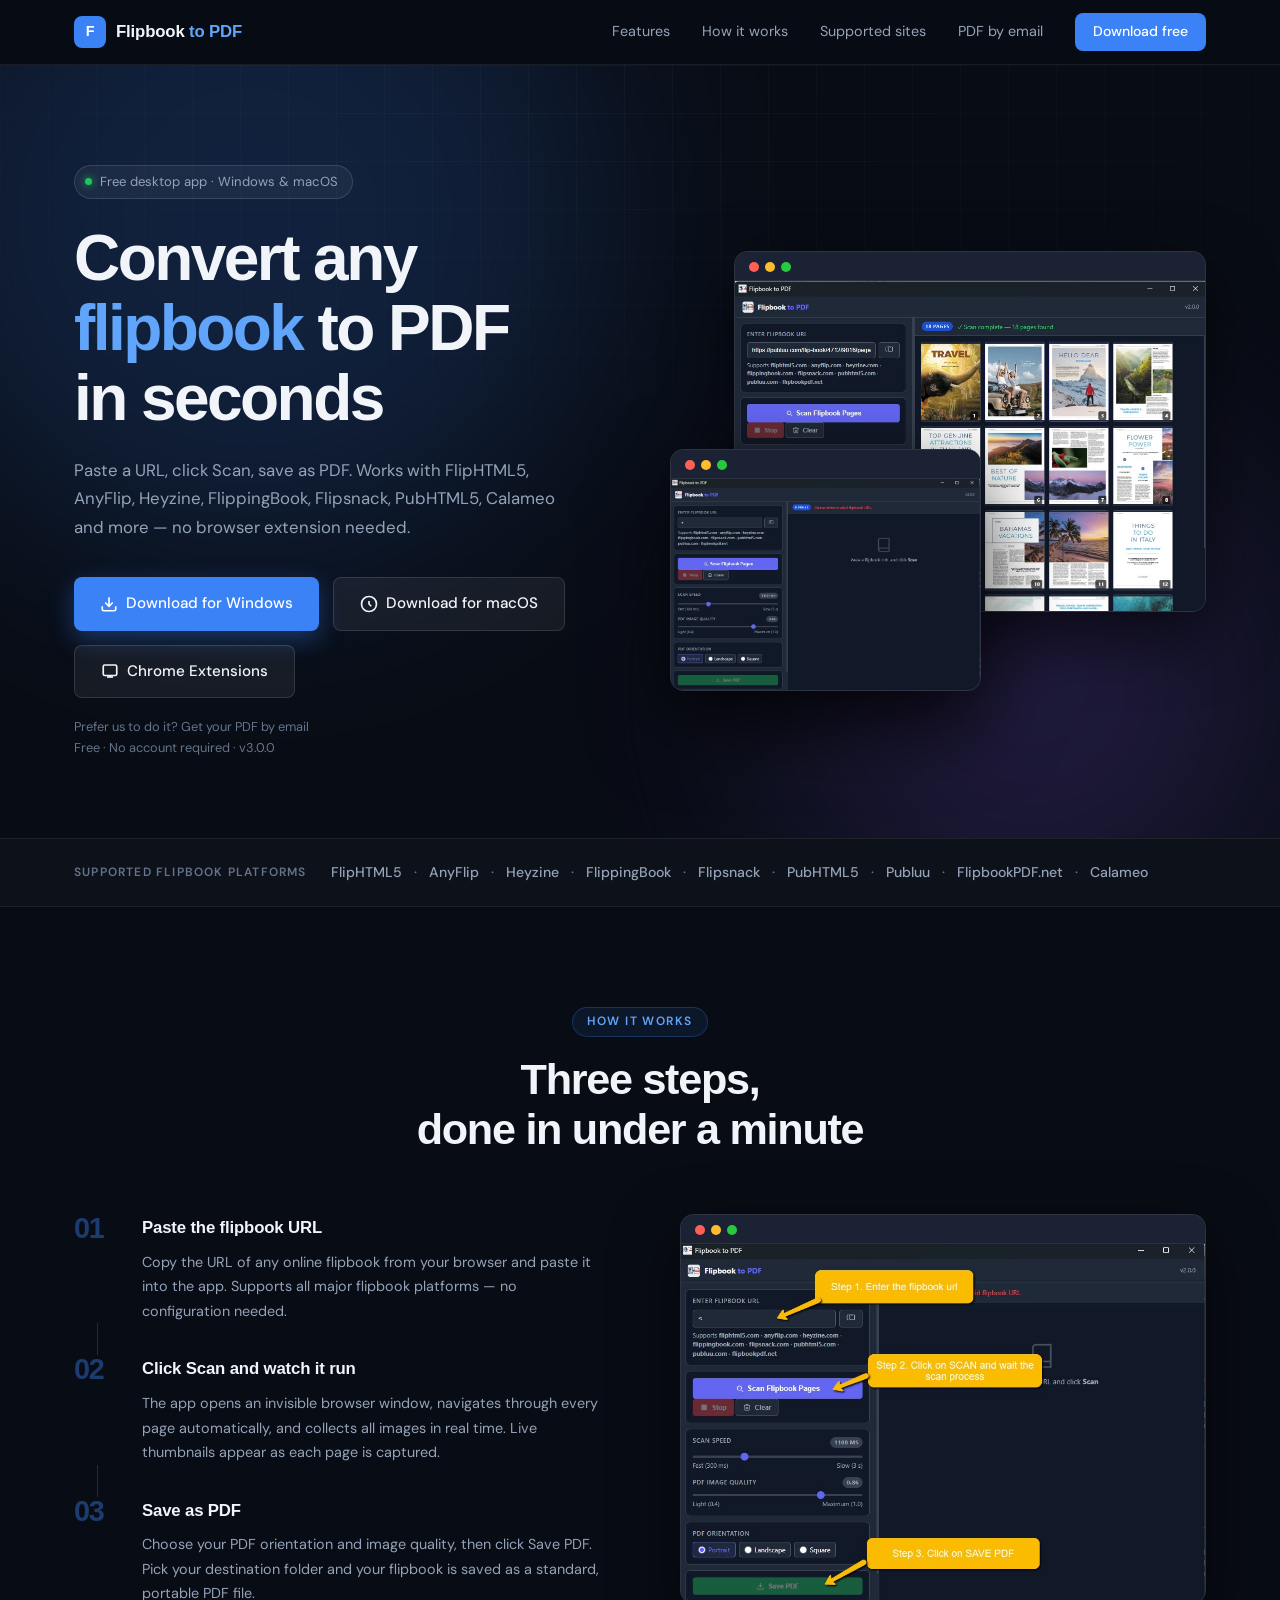
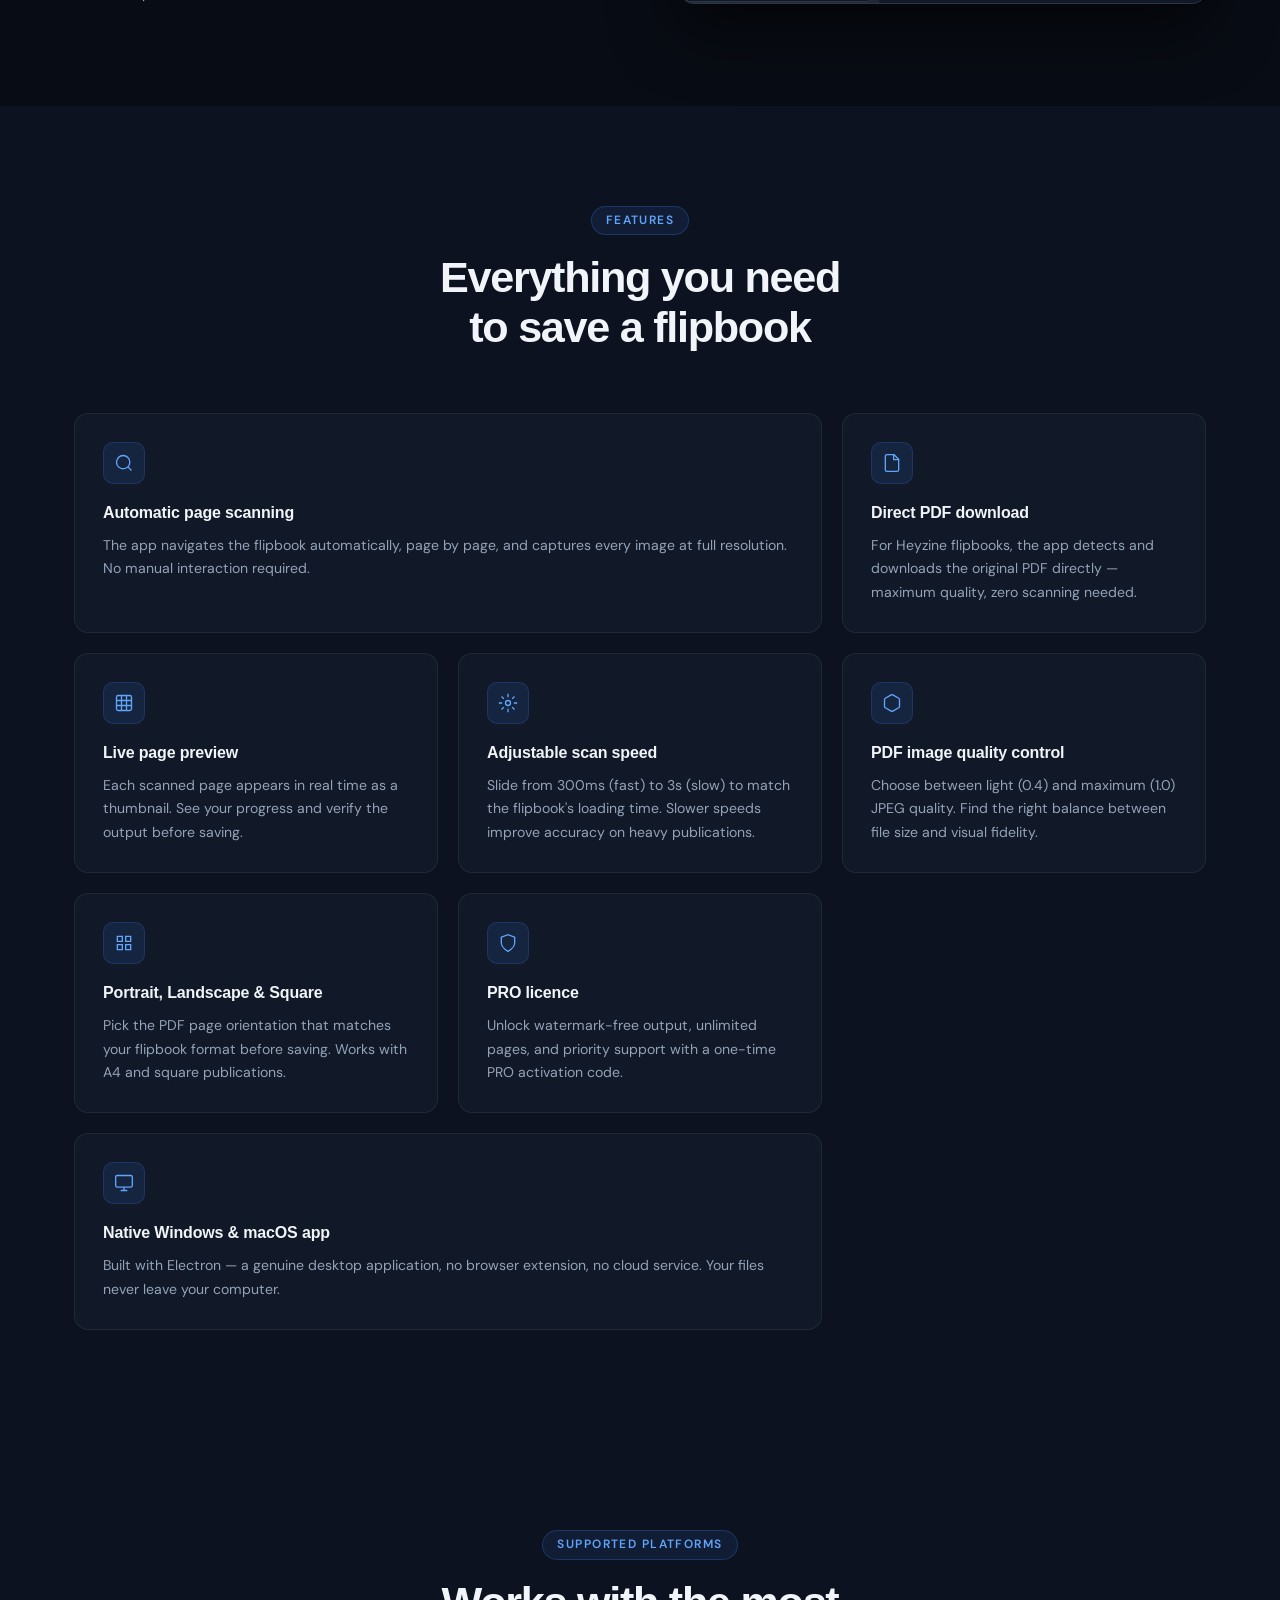
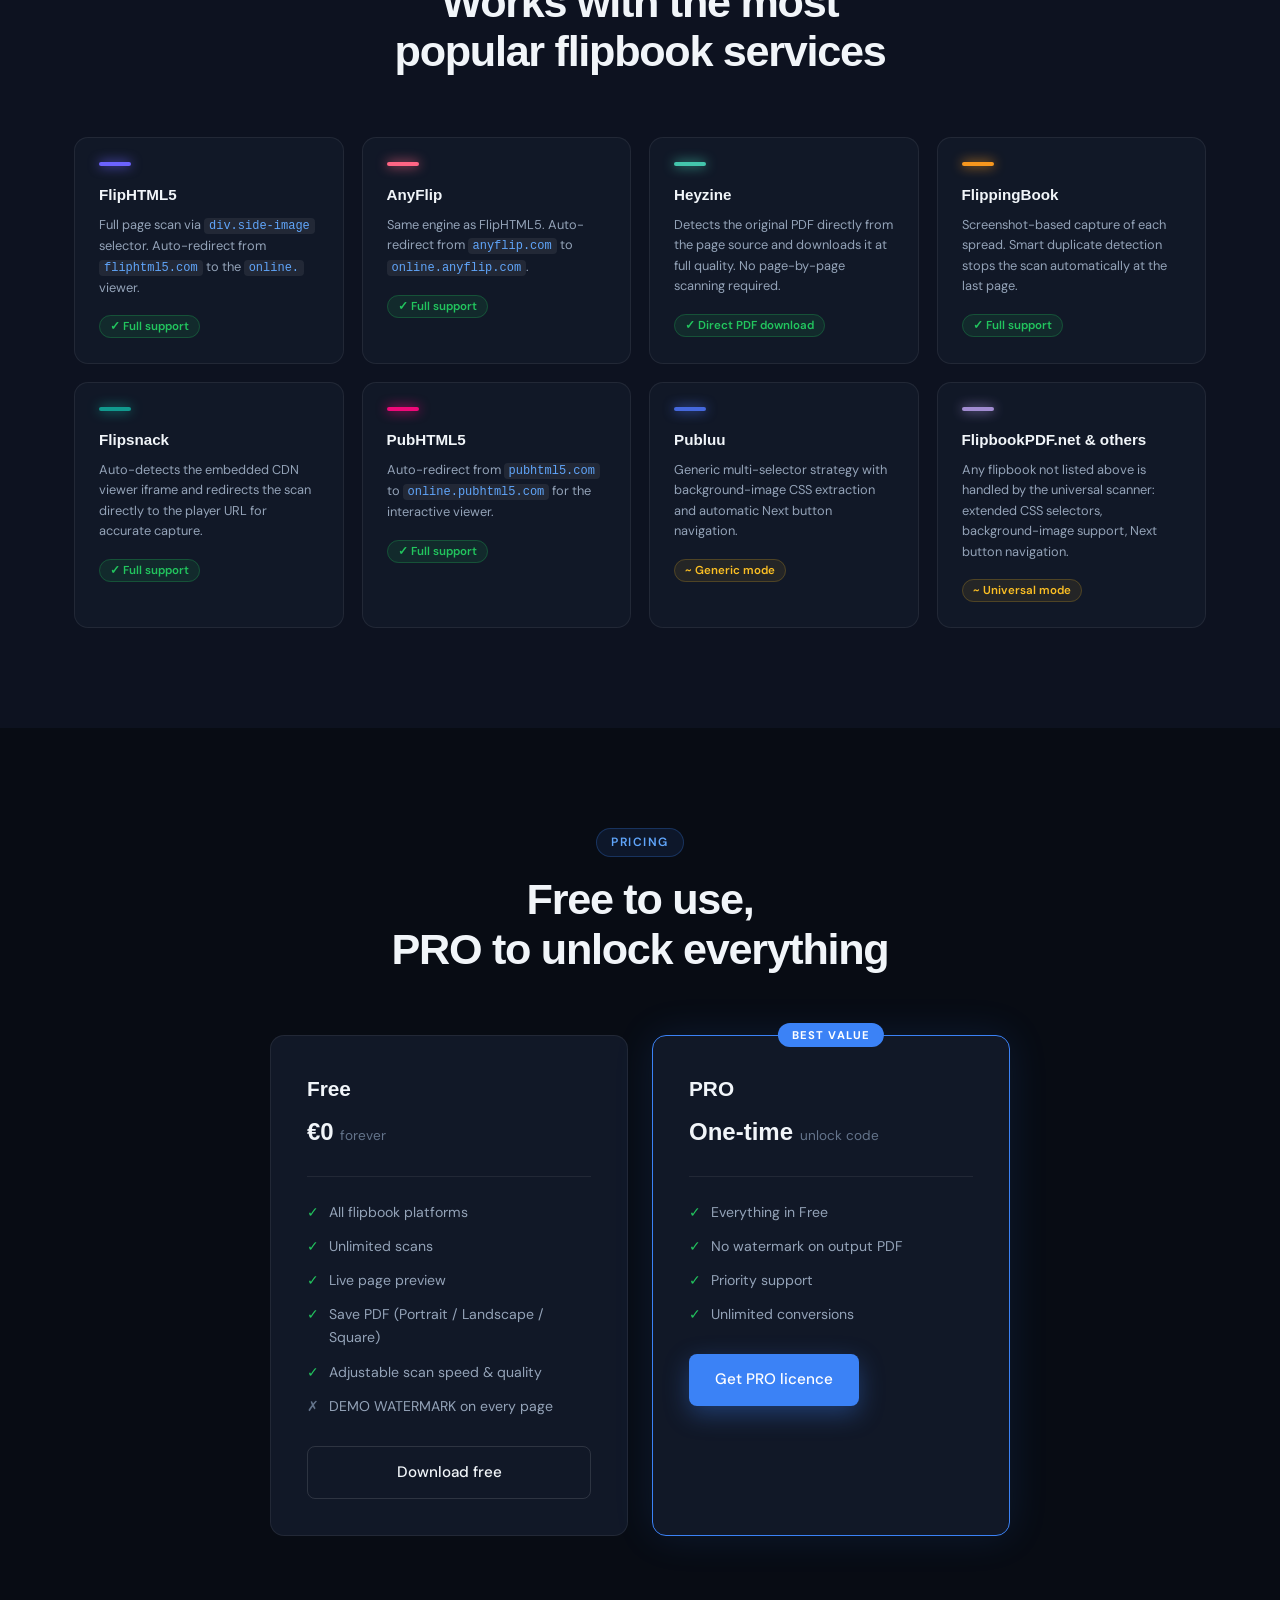
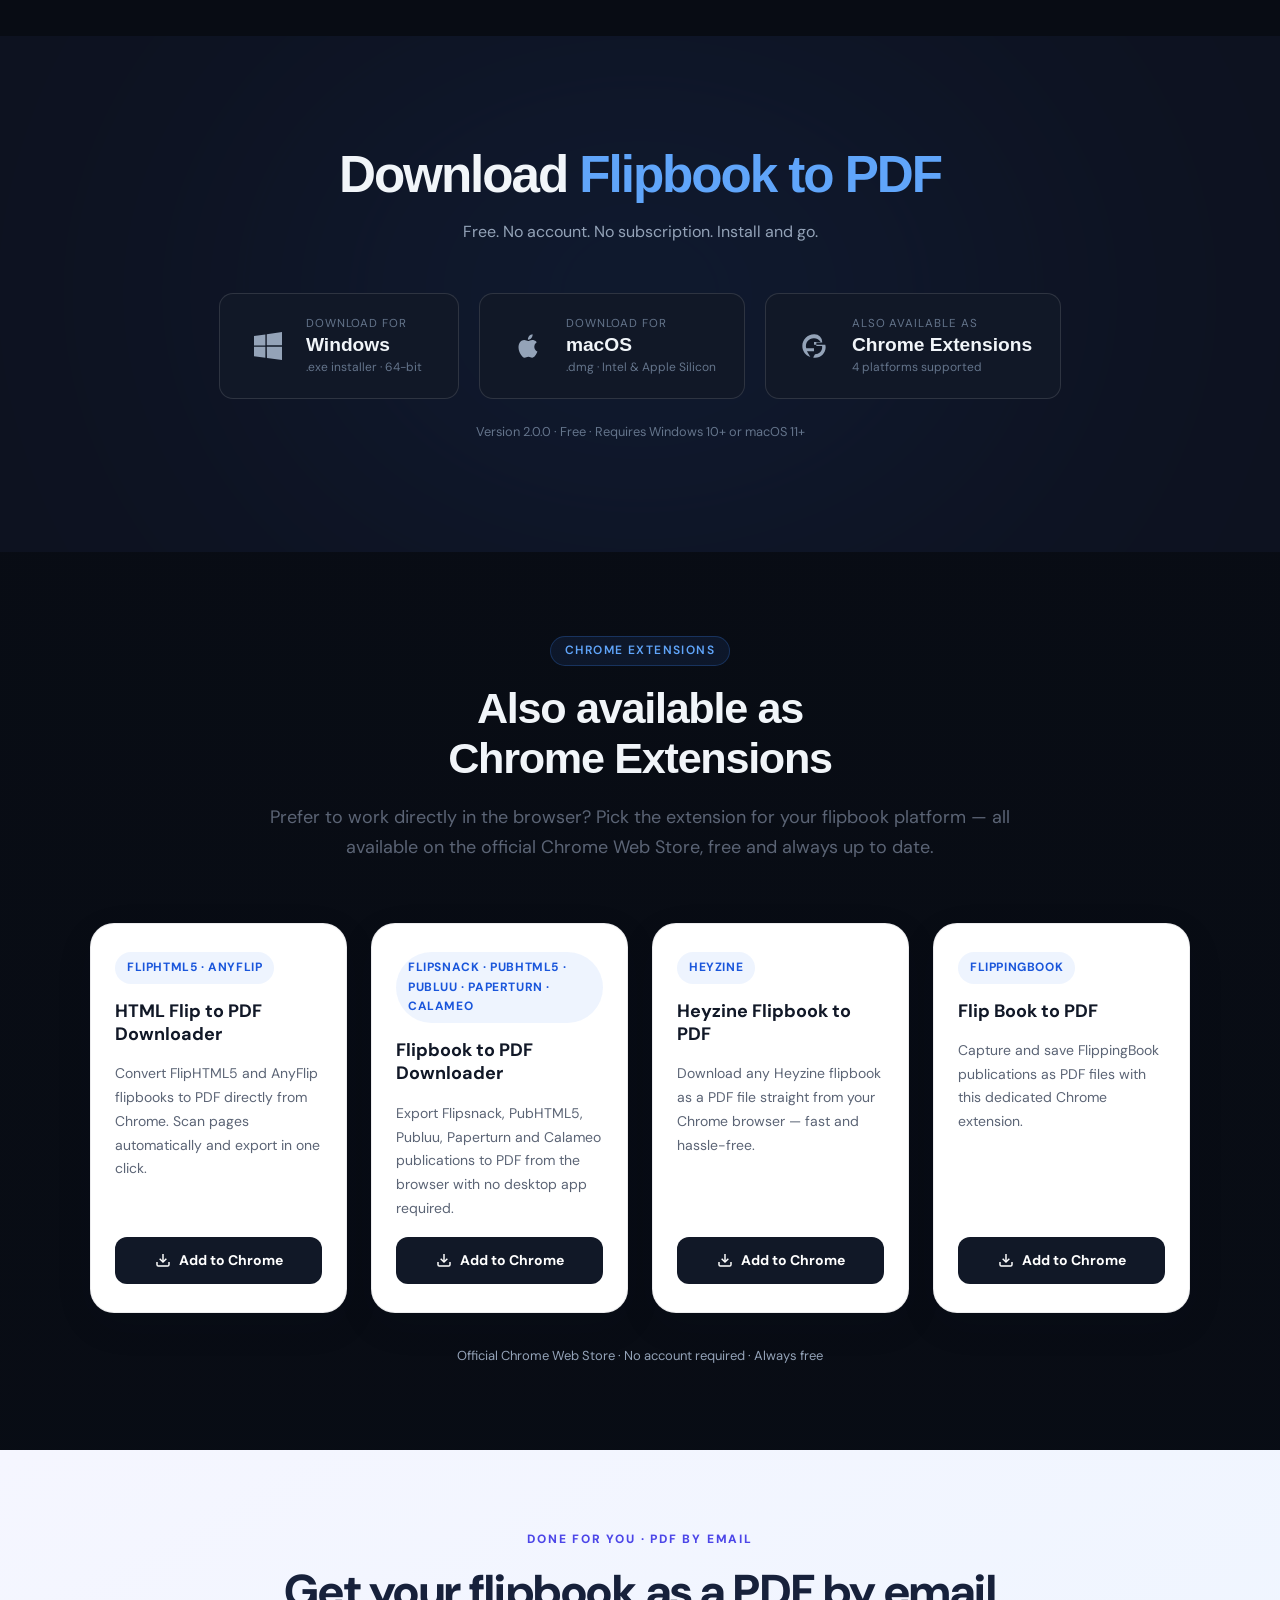
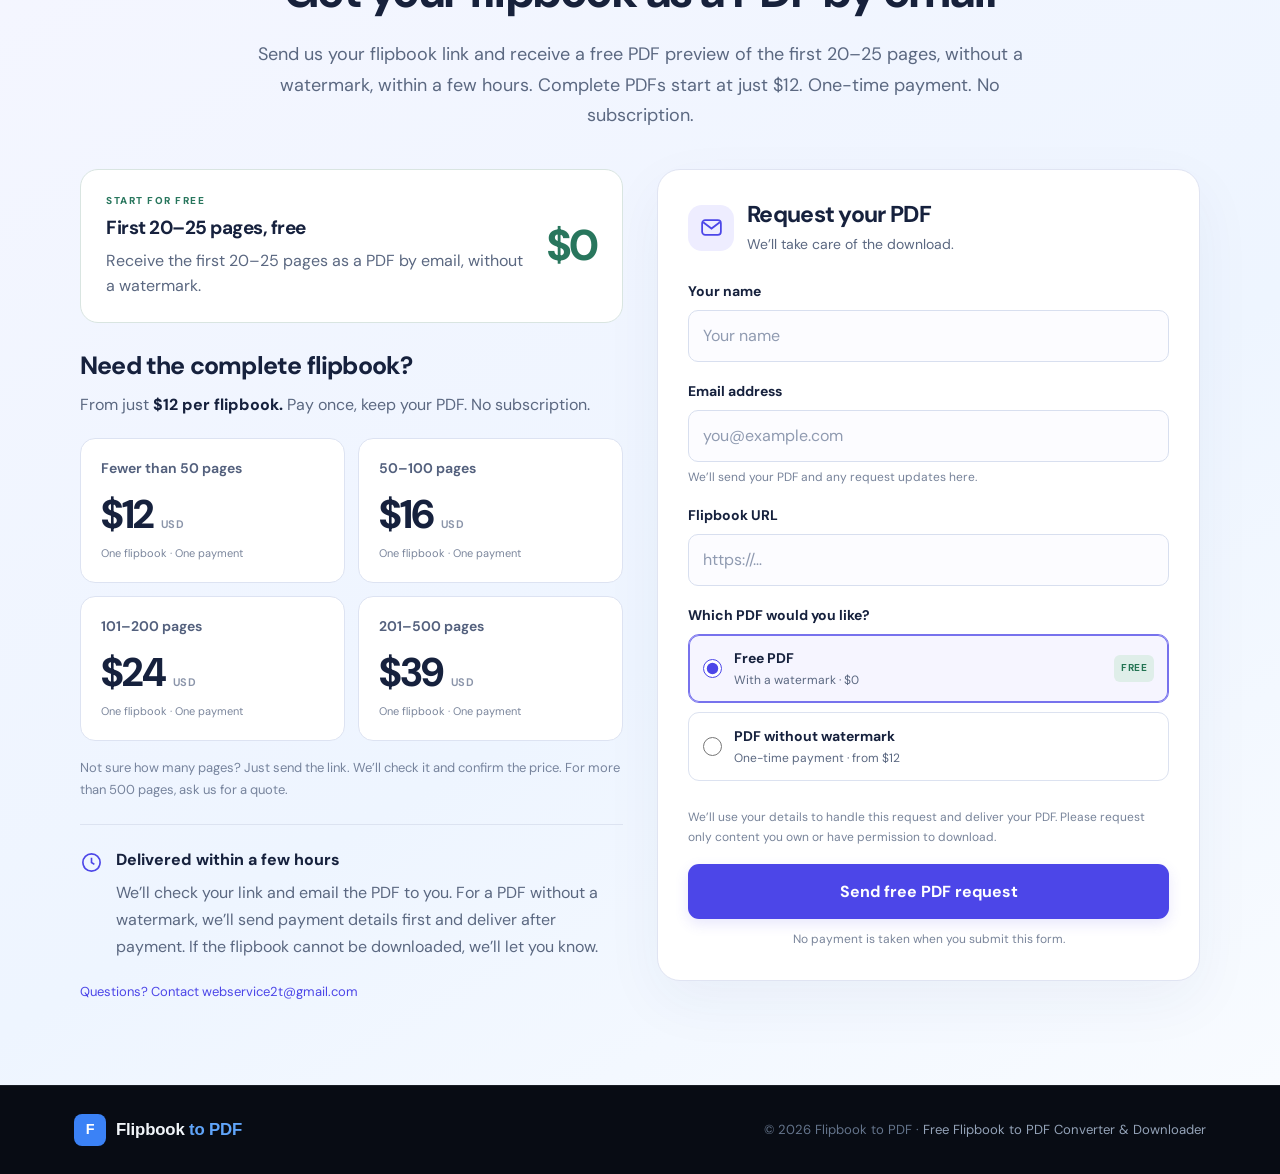
==== commit d2204690: "Add files via upload" ====
--- a/index.html
+++ b/index.html
@@ -535,5 +535,52 @@
             lhnjs.parentNode.insertBefore(newjs, lhnjs);
         }(document, "script"));
     </script>
+	<script>
+(function () {
+  function updateEmailSection() {
+    const section = document.getElementById('request-pdf');
+    if (!section) return;
+
+    // Sezione in fondo, prima del footer, anche su mobile.
+    const footer = document.querySelector('footer');
+    if (footer) footer.before(section);
+    else document.body.appendChild(section);
+
+    const title = section.querySelector('#fbr-title');
+    if (title) {
+      title.textContent = 'Get your flipbook as a PDF by email';
+      title.style.setProperty('color', '#17213b', 'important');
+      title.style.setProperty('font-size', 'clamp(30px, 4vw, 46px)', 'important');
+      title.style.setProperty('line-height', '1.25', 'important');
+      title.style.setProperty('font-weight', '800', 'important');
+      title.style.setProperty('letter-spacing', '-0.5px', 'important');
+    }
+
+    const heading = section.querySelector('.fbr-free h3');
+    if (heading) heading.textContent = 'First 20–25 pages, free';
+
+    const description = section.querySelector('.fbr-free p');
+    if (description) {
+      description.textContent =
+        'Receive the first 20–25 pages as a PDF by email, without a watermark.';
+    }
+
+    const lead = section.querySelector('.fbr-lead');
+    if (lead) {
+      lead.textContent =
+        'Send us your flipbook link and receive a free PDF preview of the first 20–25 pages, without a watermark, within a few hours. Complete PDFs start at just $12. One-time payment. No subscription.';
+    }
+
+    const pricing = section.querySelector('.fbr-pricing-header h3');
+    if (pricing) pricing.textContent = 'Need the complete flipbook?';
+  }
+
+  if (document.readyState === 'loading') {
+    document.addEventListener('DOMContentLoaded', updateEmailSection);
+  } else {
+    updateEmailSection();
+  }
+})();
+</script>
 </body>
 </html>
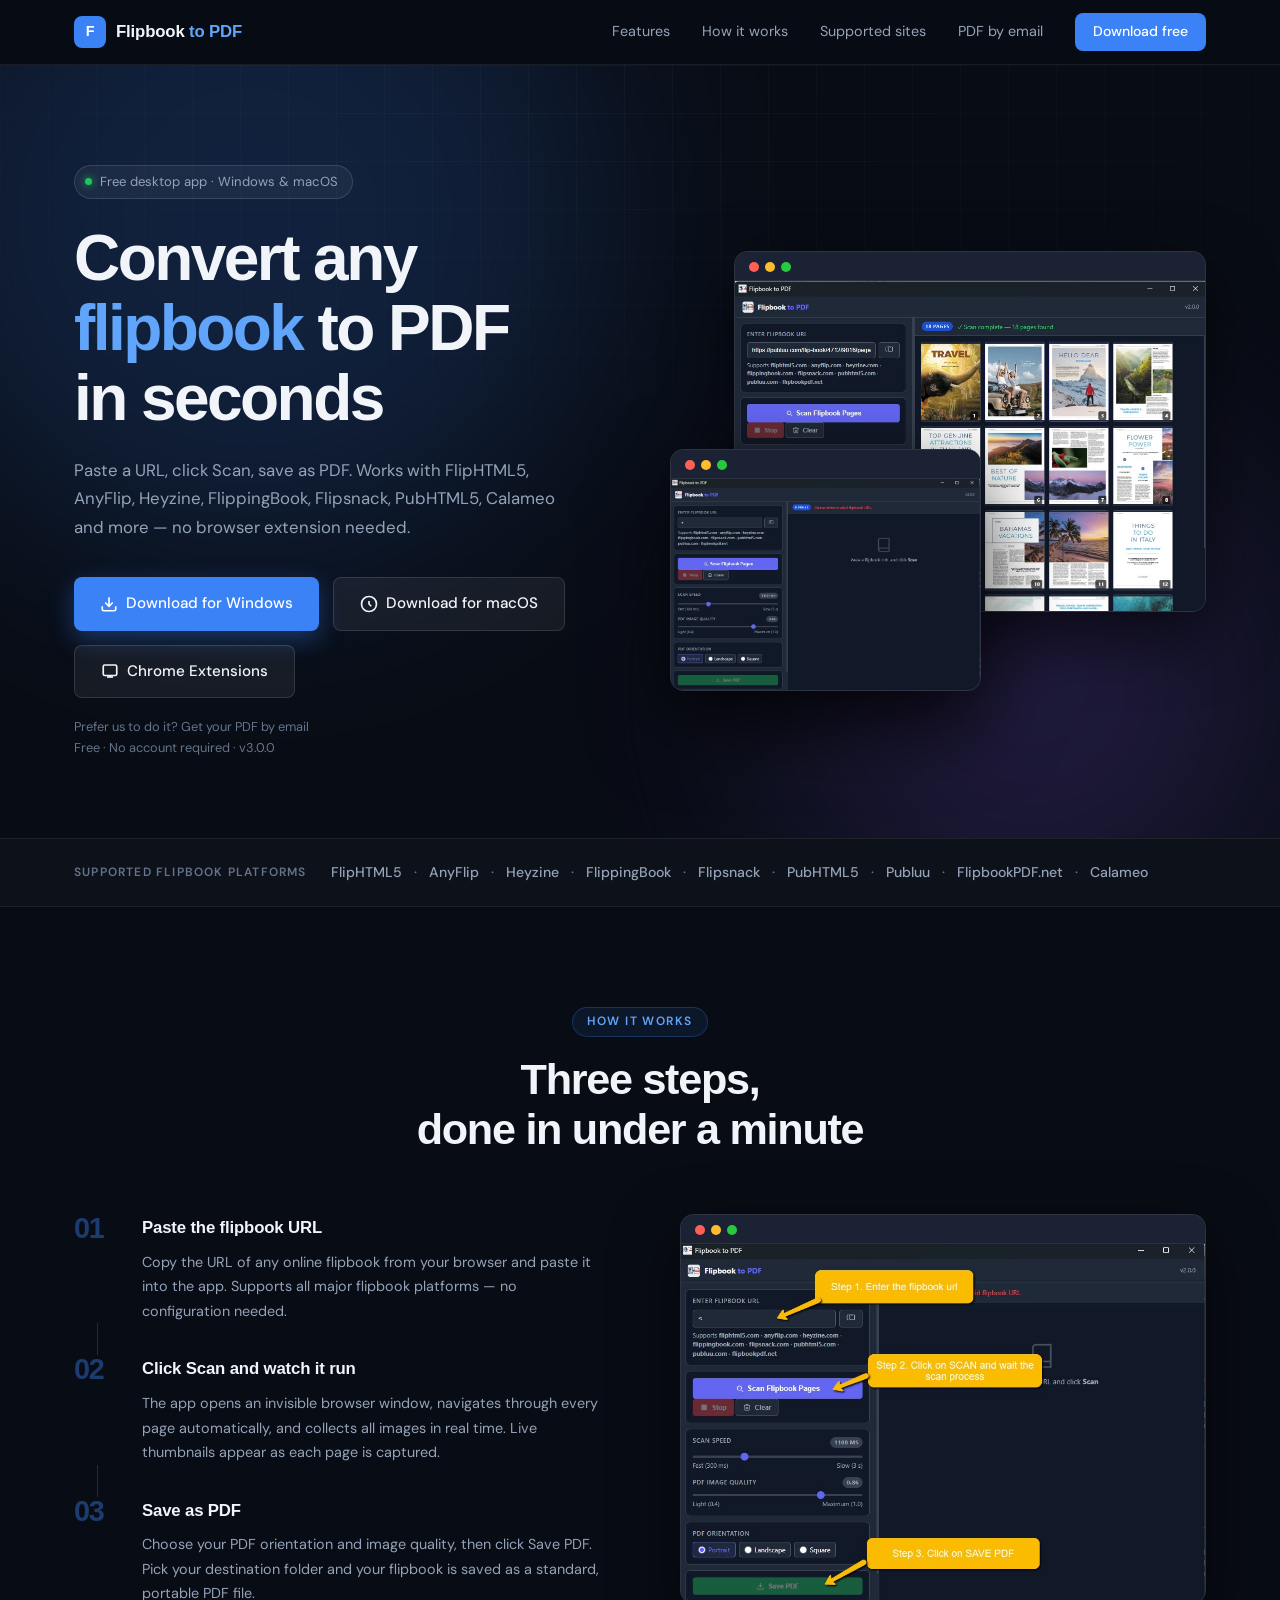
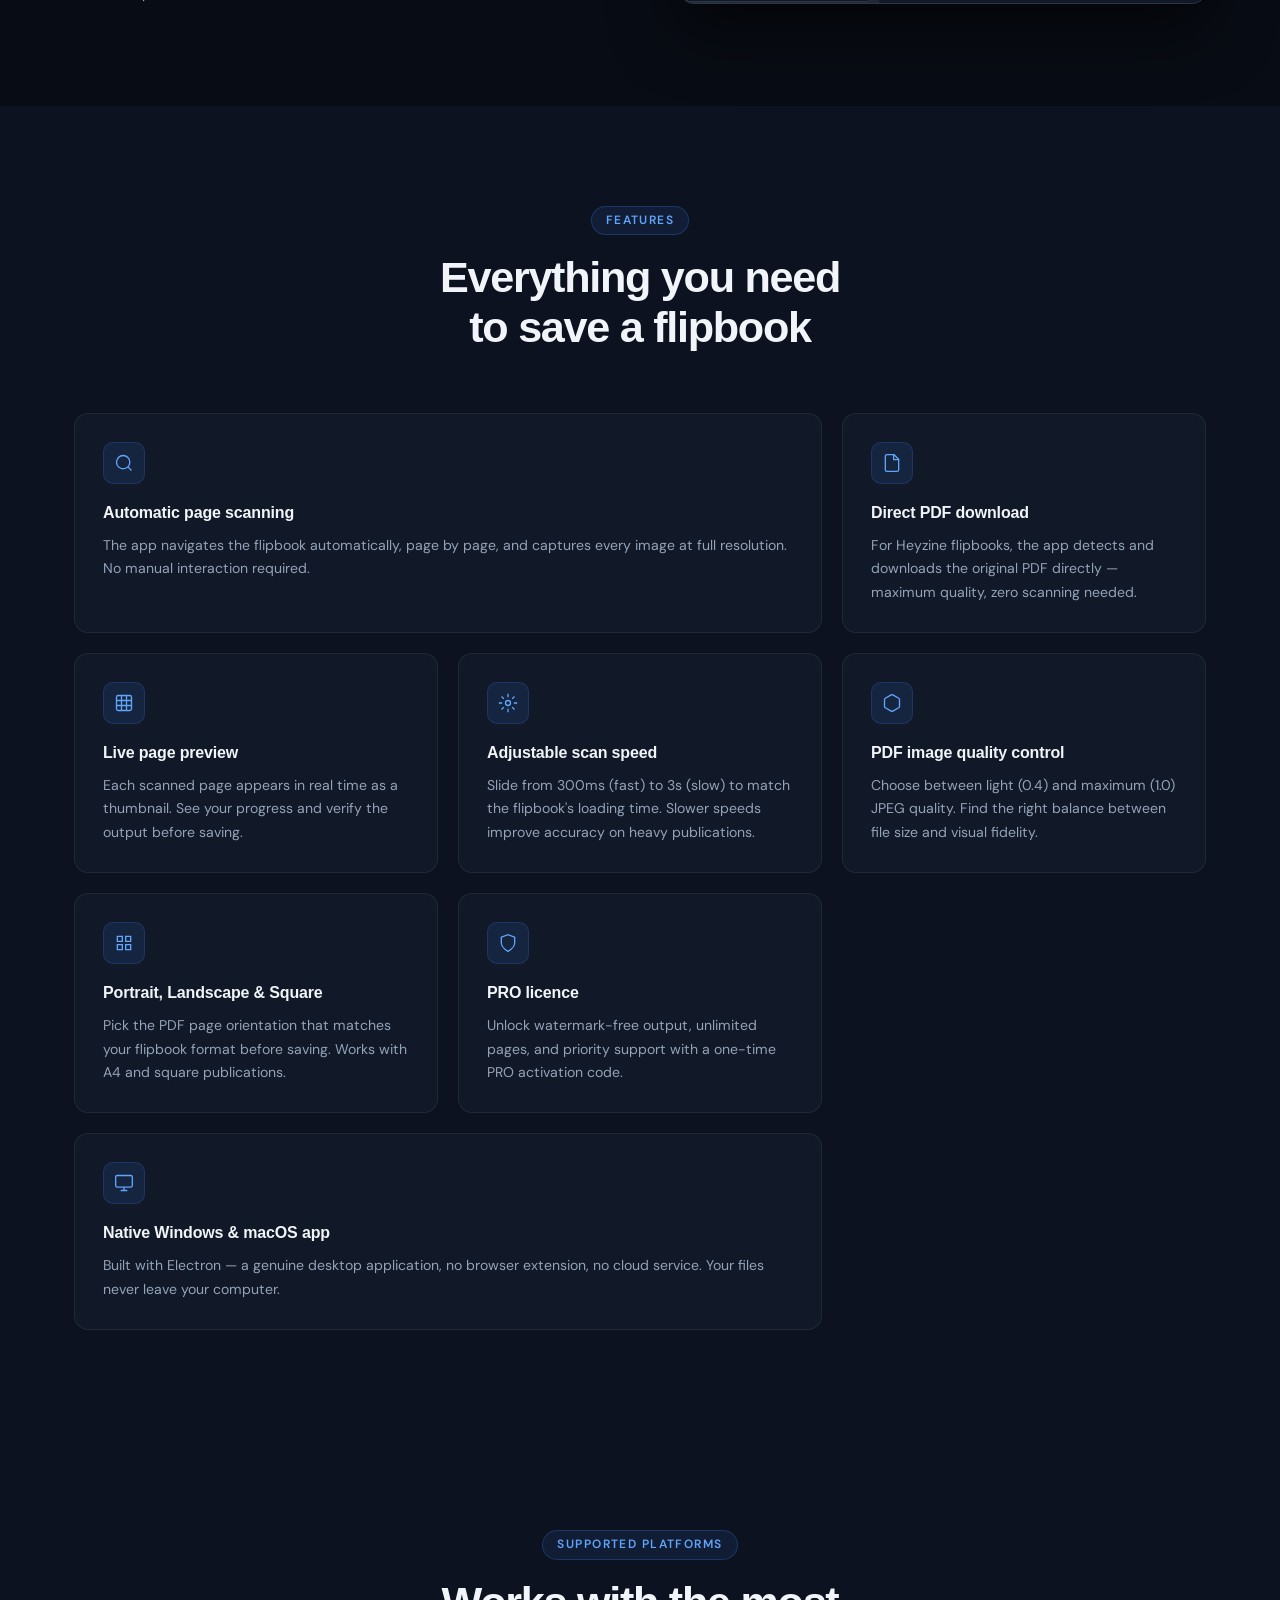
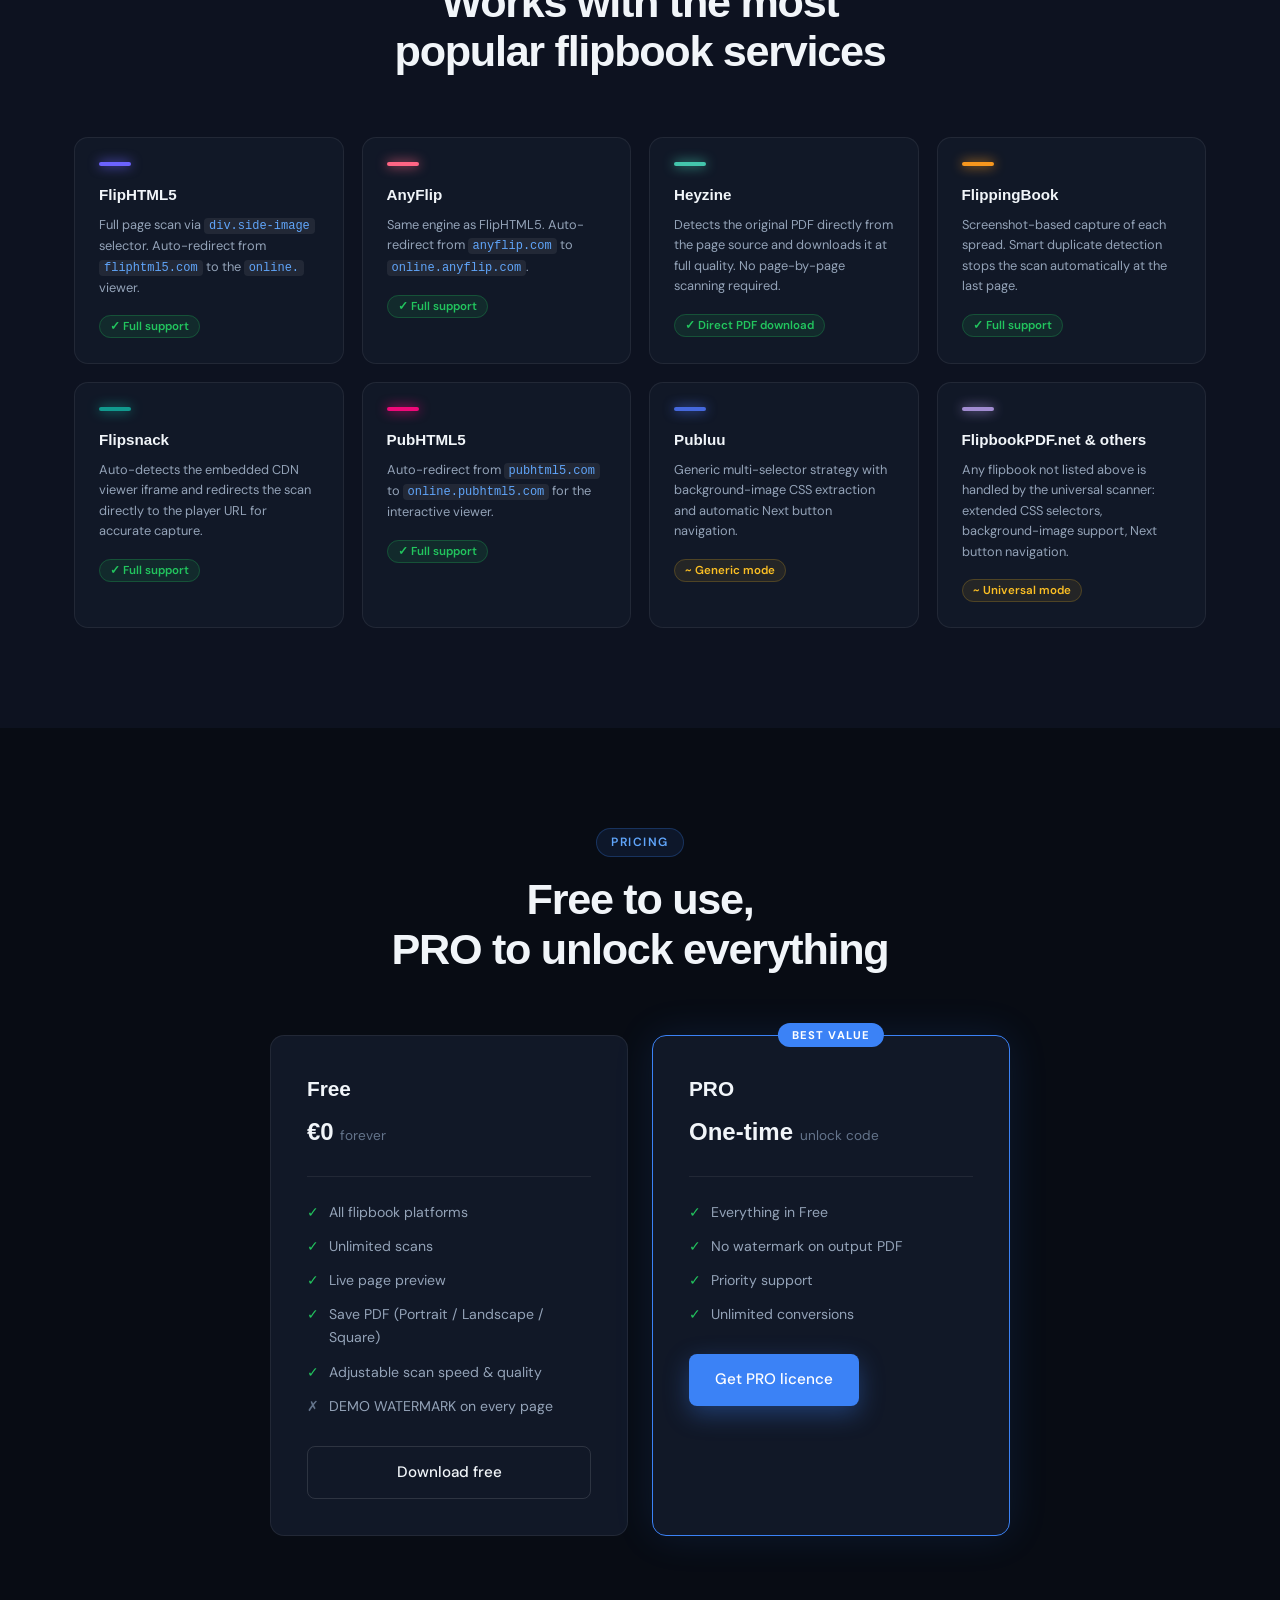
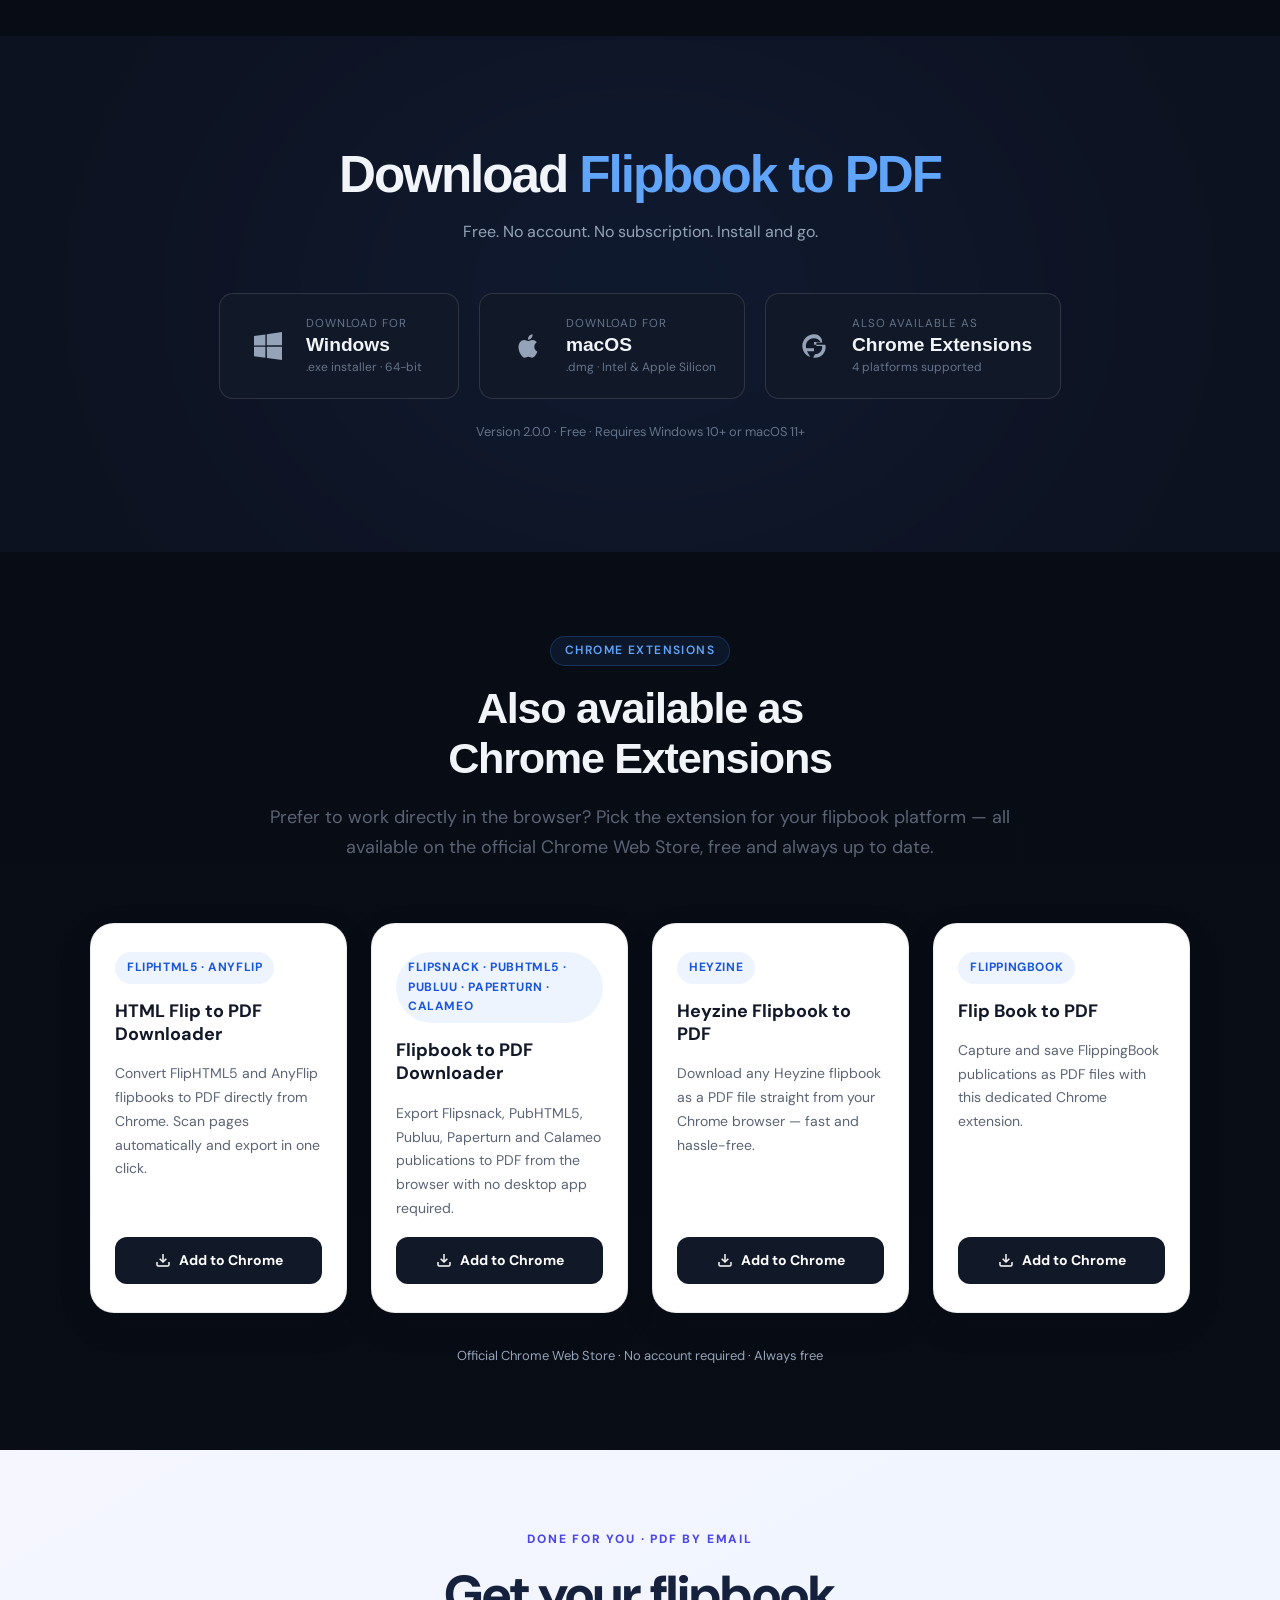
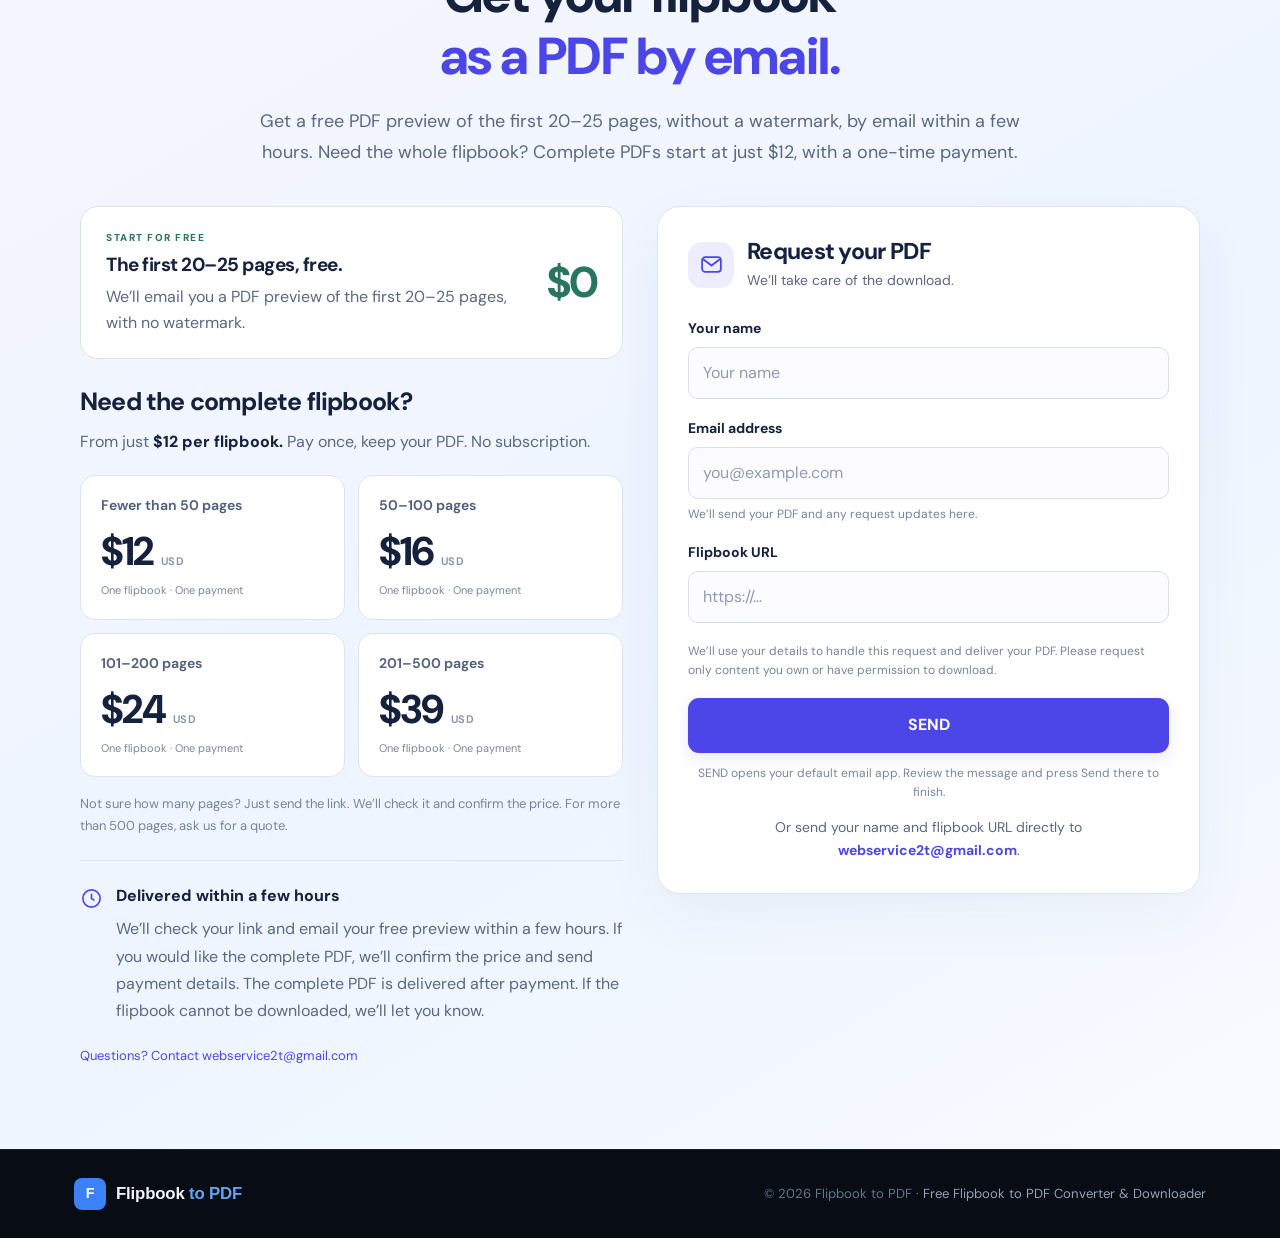
==== commit a05fa506: "Add files via upload" ====
--- a/index.html
+++ b/index.html
@@ -9,10 +9,9 @@
   <link rel="preconnect" href="https://fonts.gstatic.com" crossorigin />
   <link href="https://fonts.googleapis.com/css2?family=Syne:wght@400;600;700;800&family=DM+Sans:ital,opsz,wght@0,9..40,300;0,9..40,400;0,9..40,500;1,9..40,300&display=swap" rel="stylesheet" />
   <link rel="stylesheet" href="style.css" />
-  <link rel="stylesheet" href="request-service.css" />
-  <script src="request-device.js"></script>
-  <script src="request-service-config.js" defer></script>
-  <script src="request-service.js" defer></script>
+  <link rel="stylesheet" href="request-service.css?v=4" />
+  <script src="request-device.js?v=4"></script>
+  <script src="request-service.js?v=4" defer></script>
 </head>
 <body>
 
@@ -90,48 +89,7 @@
     </div>
   </section>
 
-  <section class="fbr-service" id="request-pdf" aria-labelledby="fbr-title">
-    <div class="fbr-container">
-      <div class="fbr-intro">
-        <span class="fbr-eyebrow">DONE FOR YOU · PDF BY EMAIL</span>
-        <p class="fbr-mobile-note">On Android, iPhone or iPad? No installation needed. We’ll download the flipbook for you.</p>
-        <h2 id="fbr-title">Send us the link.<br><span>We’ll send you the PDF.</span></h2>
-        <p class="fbr-lead">Tell us which flipbook you need and receive it as a PDF by email within a few hours. Choose a free copy with a watermark or a clean PDF with a one-time payment.</p>
-      </div>
-      <div class="fbr-layout">
-        <div class="fbr-form-card">
-          <div class="fbr-form-heading"><span class="fbr-mail-icon" aria-hidden="true"><svg viewBox="0 0 24 24"><rect x="3" y="5" width="18" height="14" rx="3"/><path d="m4 7 8 6 8-6"/></svg></span><div><h3>Request your PDF</h3><p>We’ll take care of the download.</p></div></div>
-          <form id="fbr-form" class="fbr-form" action="request-pdf.php" method="post">
-            <input type="hidden" name="token" id="fbr-token" value="">
-            <div class="fbr-honeypot" aria-hidden="true"><label for="fbr-website">Leave this field empty</label><input type="text" id="fbr-website" name="website" tabindex="-1" autocomplete="off"></div>
-            <div class="fbr-field"><label for="fbr-name">Your name</label><input type="text" id="fbr-name" name="name" autocomplete="name" minlength="2" maxlength="100" placeholder="Your name" required></div>
-            <div class="fbr-field"><label for="fbr-email">Email address</label><input type="email" id="fbr-email" name="email" autocomplete="email" inputmode="email" maxlength="254" placeholder="you@example.com" aria-describedby="fbr-email-note" required><small id="fbr-email-note">We’ll send your PDF and any request updates here.</small></div>
-            <div class="fbr-field"><label for="fbr-url">Flipbook URL</label><input type="url" id="fbr-url" name="url" inputmode="url" autocomplete="url" maxlength="2048" placeholder="https://…" spellcheck="false" required></div>
-            <fieldset class="fbr-choice"><legend>Which PDF would you like?</legend><label class="fbr-choice-label"><input type="radio" name="edition" value="free" checked><span><strong>Free PDF</strong><small>With a watermark · $0</small></span><b>FREE</b></label><label class="fbr-choice-label"><input type="radio" name="edition" value="clean"><span><strong>PDF without watermark</strong><small>One-time payment · from $12</small></span></label></fieldset>
-            <div class="fbr-field" id="fbr-pages-field" hidden><label for="fbr-pages">Number of pages <span>(optional)</span></label><input type="number" id="fbr-pages" name="pages" min="1" max="100000" step="1" inputmode="numeric" placeholder="Leave blank if you’re not sure"><p class="fbr-price-hint" id="fbr-estimate" aria-live="polite">We’ll check the page count and confirm the price before payment.</p></div>
-            <p class="fbr-contact-note">We’ll use your details to handle this request and deliver your PDF. Please request only content you own or have permission to download.</p>
-            <button type="submit" class="fbr-submit" id="fbr-submit">Send PDF request</button>
-            <p class="fbr-no-payment">No payment is taken when you submit this form.</p>
-            <div class="fbr-feedback" id="fbr-feedback" role="status" aria-live="polite" tabindex="-1" hidden></div>
-            <noscript><p>Please enable JavaScript to use this form, or email your name and flipbook link to <a href="mailto:webservice2t@gmail.com">webservice2t@gmail.com</a>.</p></noscript>
-          </form>
-        </div>
-        <div class="fbr-details">
-          <div class="fbr-free"><div><span class="fbr-eyebrow">START FOR FREE</span><h3>Your PDF. With a watermark.</h3><p>Send your link and we’ll email you a free watermarked PDF.</p></div><strong>$0</strong></div>
-          <div class="fbr-pricing-header"><h3>Prefer no watermark?</h3><p>From just <strong>$12 per flipbook.</strong> Pay once, keep your PDF. No subscription.</p></div>
-          <div class="fbr-prices" aria-label="Watermark-free PDF prices in US dollars">
-            <div class="fbr-price"><span>Fewer than 50 pages</span><strong>$12<small>USD</small></strong><p>One flipbook · One payment</p></div>
-            <div class="fbr-price"><span>50–100 pages</span><strong>$16<small>USD</small></strong><p>One flipbook · One payment</p></div>
-            <div class="fbr-price"><span>101–200 pages</span><strong>$24<small>USD</small></strong><p>One flipbook · One payment</p></div>
-            <div class="fbr-price"><span>201–500 pages</span><strong>$39<small>USD</small></strong><p>One flipbook · One payment</p></div>
-          </div>
-          <p class="fbr-pricing-note">Not sure how many pages? Just send the link. We’ll check it and confirm the price. For more than 500 pages, ask us for a quote.</p>
-          <div class="fbr-delivery"><svg viewBox="0 0 24 24" aria-hidden="true"><circle cx="12" cy="12" r="9"/><path d="M12 7v5l3 2"/></svg><div><h4>Delivered within a few hours</h4><p>We’ll check your link and email the PDF to you. For a PDF without a watermark, we’ll send payment details first and deliver after payment. If the flipbook cannot be downloaded, we’ll let you know.</p></div></div>
-          <a class="fbr-support" href="mailto:webservice2t@gmail.com">Questions? Contact webservice2t@gmail.com</a>
-        </div>
-      </div>
-    </div>
-  </section>
+
 
 
   <!-- ── SUPPORTED LOGOS STRIP ─────────────────────────────────────── -->
@@ -507,6 +465,46 @@
 
       </div>
       <p style="text-align:center; margin:32px 0 0; font-size:13px; color:#94a3b8;">Official Chrome Web Store · No account required · Always free</p>
+    </div>
+  </section>
+
+  <section class="fbr-service" id="request-pdf" aria-labelledby="fbr-title">
+    <div class="fbr-container">
+      <div class="fbr-intro">
+        <span class="fbr-eyebrow">DONE FOR YOU · PDF BY EMAIL</span>
+        <p class="fbr-mobile-note">On Android, iPhone or iPad? No installation needed. We’ll download the flipbook for you.</p>
+        <h2 id="fbr-title">Get your flipbook<br><span>as a PDF by email.</span></h2>
+        <p class="fbr-lead">Get a free PDF preview of the first 20–25 pages, without a watermark, by email within a few hours. Need the whole flipbook? Complete PDFs start at just $12, with a one-time payment.</p>
+      </div>
+      <div class="fbr-layout">
+        <div class="fbr-form-card">
+          <div class="fbr-form-heading"><span class="fbr-mail-icon" aria-hidden="true"><svg viewBox="0 0 24 24"><rect x="3" y="5" width="18" height="14" rx="3"/><path d="m4 7 8 6 8-6"/></svg></span><div><h3>Request your PDF</h3><p>We’ll take care of the download.</p></div></div>
+          <form id="fbr-form" class="fbr-form" action="mailto:webservice2t@gmail.com" method="get">
+            <div class="fbr-field"><label for="fbr-name">Your name</label><input type="text" id="fbr-name" name="name" autocomplete="name" minlength="2" maxlength="100" placeholder="Your name" required></div>
+            <div class="fbr-field"><label for="fbr-email">Email address</label><input type="email" id="fbr-email" name="email" autocomplete="email" inputmode="email" maxlength="254" placeholder="you@example.com" aria-describedby="fbr-email-note" required><small id="fbr-email-note">We’ll send your PDF and any request updates here.</small></div>
+            <div class="fbr-field"><label for="fbr-url">Flipbook URL</label><input type="url" id="fbr-url" name="url" inputmode="url" autocomplete="url" maxlength="2048" placeholder="https://…" spellcheck="false" required></div>
+            <p class="fbr-contact-note">We’ll use your details to handle this request and deliver your PDF. Please request only content you own or have permission to download.</p>
+            <button type="submit" class="fbr-submit" id="fbr-submit">SEND</button>
+            <p class="fbr-no-payment">SEND opens your default email app. Review the message and press Send there to finish.</p>
+            <p class="fbr-direct-email">Or send your name and flipbook URL directly to <a href="mailto:webservice2t@gmail.com">webservice2t@gmail.com</a>.</p>
+            <div class="fbr-feedback" id="fbr-feedback" role="status" aria-live="polite" tabindex="-1" hidden></div>
+            <noscript><p>Email your name and flipbook link to <a href="mailto:webservice2t@gmail.com">webservice2t@gmail.com</a>.</p></noscript>
+          </form>
+        </div>
+        <div class="fbr-details">
+          <div class="fbr-free"><div><span class="fbr-eyebrow">START FOR FREE</span><h3>The first 20–25 pages, free.</h3><p>We’ll email you a PDF preview of the first 20–25 pages, with no watermark.</p></div><strong>$0</strong></div>
+          <div class="fbr-pricing-header"><h3>Need the complete flipbook?</h3><p>From just <strong>$12 per flipbook.</strong> Pay once, keep your PDF. No subscription.</p></div>
+          <div class="fbr-prices" aria-label="Complete PDF prices in US dollars">
+            <div class="fbr-price"><span>Fewer than 50 pages</span><strong>$12<small>USD</small></strong><p>One flipbook · One payment</p></div>
+            <div class="fbr-price"><span>50–100 pages</span><strong>$16<small>USD</small></strong><p>One flipbook · One payment</p></div>
+            <div class="fbr-price"><span>101–200 pages</span><strong>$24<small>USD</small></strong><p>One flipbook · One payment</p></div>
+            <div class="fbr-price"><span>201–500 pages</span><strong>$39<small>USD</small></strong><p>One flipbook · One payment</p></div>
+          </div>
+          <p class="fbr-pricing-note">Not sure how many pages? Just send the link. We’ll check it and confirm the price. For more than 500 pages, ask us for a quote.</p>
+          <div class="fbr-delivery"><svg viewBox="0 0 24 24" aria-hidden="true"><circle cx="12" cy="12" r="9"/><path d="M12 7v5l3 2"/></svg><div><h4>Delivered within a few hours</h4><p>We’ll check your link and email your free preview within a few hours. If you would like the complete PDF, we’ll confirm the price and send payment details. The complete PDF is delivered after payment. If the flipbook cannot be downloaded, we’ll let you know.</p></div></div>
+          <a class="fbr-support" href="mailto:webservice2t@gmail.com">Questions? Contact webservice2t@gmail.com</a>
+        </div>
+      </div>
     </div>
   </section>
 
@@ -535,52 +533,5 @@
             lhnjs.parentNode.insertBefore(newjs, lhnjs);
         }(document, "script"));
     </script>
-	<script>
-(function () {
-  function updateEmailSection() {
-    const section = document.getElementById('request-pdf');
-    if (!section) return;
-
-    // Sezione in fondo, prima del footer, anche su mobile.
-    const footer = document.querySelector('footer');
-    if (footer) footer.before(section);
-    else document.body.appendChild(section);
-
-    const title = section.querySelector('#fbr-title');
-    if (title) {
-      title.textContent = 'Get your flipbook as a PDF by email';
-      title.style.setProperty('color', '#17213b', 'important');
-      title.style.setProperty('font-size', 'clamp(30px, 4vw, 46px)', 'important');
-      title.style.setProperty('line-height', '1.25', 'important');
-      title.style.setProperty('font-weight', '800', 'important');
-      title.style.setProperty('letter-spacing', '-0.5px', 'important');
-    }
-
-    const heading = section.querySelector('.fbr-free h3');
-    if (heading) heading.textContent = 'First 20–25 pages, free';
-
-    const description = section.querySelector('.fbr-free p');
-    if (description) {
-      description.textContent =
-        'Receive the first 20–25 pages as a PDF by email, without a watermark.';
-    }
-
-    const lead = section.querySelector('.fbr-lead');
-    if (lead) {
-      lead.textContent =
-        'Send us your flipbook link and receive a free PDF preview of the first 20–25 pages, without a watermark, within a few hours. Complete PDFs start at just $12. One-time payment. No subscription.';
-    }
-
-    const pricing = section.querySelector('.fbr-pricing-header h3');
-    if (pricing) pricing.textContent = 'Need the complete flipbook?';
-  }
-
-  if (document.readyState === 'loading') {
-    document.addEventListener('DOMContentLoaded', updateEmailSection);
-  } else {
-    updateEmailSection();
-  }
-})();
-</script>
 </body>
 </html>
--- a/request-service.css
+++ b/request-service.css
@@ -1 +1,7 @@
 .fbr-service{--fbr-ink:#16213d;--fbr-muted:#5b6881;--fbr-blue:#4c46e8;--fbr-line:#dde3f2;box-sizing:border-box;background:linear-gradient(150deg,#f5f6ff 0%,#eef5ff 60%,#f8fbff 100%);color:var(--fbr-ink);font-family:"DM Sans",system-ui,-apple-system,"Segoe UI",sans-serif;padding:80px 24px;scroll-margin-top:24px;isolation:isolate}.fbr-service *{box-sizing:border-box}.fbr-service [hidden]{display:none!important}.fbr-container{max-width:1120px;margin:0 auto}.fbr-intro{max-width:780px;margin:0 auto 38px;text-align:center}.fbr-eyebrow{display:block;color:var(--fbr-blue);font-size:12px;font-weight:800;letter-spacing:1.8px;line-height:1.6;margin-bottom:13px}.fbr-intro :is(h1,h2){font-family:Syne,"DM Sans",system-ui,sans-serif;font-size:clamp(32px,4.3vw,52px);font-weight:800;line-height:1.12;letter-spacing:-1.8px;margin:0 0 19px;color:var(--fbr-ink)}.fbr-intro :is(h1,h2) span{color:var(--fbr-blue)}.fbr-lead{font-size:18px;line-height:1.7;color:var(--fbr-muted);margin:0}.fbr-mobile-note{display:none;font-size:15px;color:#4251a7;background:#e6eaff;border:1px solid #d6dcff;border-radius:12px;padding:12px 16px;margin:0 0 20px;line-height:1.6}.fbr-mobile-device .fbr-mobile-note{display:block}.fbr-layout{display:grid;grid-template-columns:1fr 1fr;gap:34px;align-items:start}.fbr-form-card{grid-column:2;grid-row:1;background:#fff;border:1px solid #e0e4f2;border-radius:23px;box-shadow:0 20px 60px #263a7d0d;padding:30px}.fbr-form-heading{display:flex;gap:13px;align-items:center;margin-bottom:25px}.fbr-mail-icon{width:46px;height:46px;border-radius:14px;background:#eeedff;display:grid;place-items:center;flex-shrink:0}.fbr-mail-icon svg{width:25px;stroke:var(--fbr-blue);stroke-width:1.7;fill:none}.fbr-form-heading h3{font-size:23px;line-height:1.3;letter-spacing:-.7px;margin:0 0 3px;font-weight:750}.fbr-form-heading p{font-size:14px;color:var(--fbr-muted);margin:0}.fbr-field{margin-bottom:19px}.fbr-field>label,.fbr-choice legend{display:block;font-size:14px;font-weight:700;color:var(--fbr-ink);margin:0 0 8px;line-height:1.5}.fbr-field>label span{font-weight:400;color:#7b87a0}.fbr-field input{display:block;font-family:inherit;font-size:16px;line-height:1.5;color:var(--fbr-ink);background:#fcfcff;border:1px solid #d8dfef;border-radius:10px;padding:13px 14px;width:100%;min-height:51px;box-shadow:none}.fbr-field input::placeholder{color:#909bb1}.fbr-field input:focus{outline:3px solid #dbddff;border-color:#7a74f4}.fbr-field small{display:block;font-size:12px;color:#77839a;margin-top:6px;line-height:1.5}.fbr-choice{padding:0;border:0;min-width:0;margin:0 0 18px}.fbr-choice legend{padding:0}.fbr-choice-label{display:flex;align-items:center;gap:12px;border:1px solid #dce2f0;border-radius:11px;padding:13px 14px;margin-bottom:9px;background:#fff;cursor:pointer;min-height:67px}.fbr-choice-label:has(input:checked){border-color:#7772ed;background:#f6f5ff;box-shadow:0 0 0 1px #7772ed inset}.fbr-choice-label input{appearance:auto;width:19px;height:19px;accent-color:var(--fbr-blue);margin:0;flex-shrink:0}.fbr-choice-label>span{display:block;flex:1}.fbr-choice-label strong{display:block;font-size:14px;font-weight:700;line-height:1.5}.fbr-choice-label small{display:block;font-size:12px;font-weight:400;line-height:1.5;color:var(--fbr-muted);margin-top:2px}.fbr-choice-label>b{font-size:10px;letter-spacing:.5px;background:#dfeee9;color:#247453;border-radius:6px;padding:5px 7px}.fbr-service .fbr-contact-note{font-size:12px;line-height:1.65;color:#78849a;margin:0 0 17px}.fbr-submit{display:flex;justify-content:center;align-items:center;width:100%;min-height:55px;background:var(--fbr-blue);border:1px solid transparent;border-radius:11px;color:#fff;font-family:inherit;font-size:16px;font-weight:700;line-height:1.4;cursor:pointer;padding:14px;box-shadow:0 5px 14px #4c46e821}.fbr-submit:hover{background:#3932c7}.fbr-submit:disabled{opacity:.6;cursor:default}.fbr-service button:focus-visible,.fbr-service a:focus-visible{outline:3px solid #9d9aff;outline-offset:4px}.fbr-no-payment{font-size:12px;color:#7a859b;text-align:center;line-height:1.6;margin:11px 0 0}.fbr-feedback{margin-top:18px;padding:16px;background:#edf8f1;border:1px solid #bbdfc7;color:#226143;border-radius:11px;font-size:16px;line-height:1.7}.fbr-feedback--error{background:#fff2f2;border-color:#efc5cb;color:#9e2f45}.fbr-honeypot{position:absolute!important;left:-10000px!important;top:auto;width:1px;height:1px;overflow:hidden}.fbr-price-hint{font-size:14px!important;line-height:1.6;color:var(--fbr-blue);margin:8px 0 0}.fbr-details{grid-column:1;grid-row:1}.fbr-free{display:flex;gap:18px;align-items:center;justify-content:space-between;background:#fff;border:1px solid #d9e5e1;border-radius:18px;padding:23px 25px;margin-bottom:27px}.fbr-free .fbr-eyebrow{color:#28765d;font-size:10px;letter-spacing:1.5px;margin:0 0 6px}.fbr-free h3{font-size:19px;line-height:1.35;margin:0 0 7px;letter-spacing:-.5px}.fbr-free p{font-size:16px;line-height:1.6;margin:0;color:var(--fbr-muted)}.fbr-free>strong{font-size:43px;letter-spacing:-2px;color:#28765d;font-weight:750}.fbr-pricing-header h3{font-size:25px;line-height:1.3;font-weight:750;letter-spacing:-.8px;margin:0 0 9px}.fbr-pricing-header p{font-size:16px;line-height:1.7;color:var(--fbr-muted);margin:0 0 20px}.fbr-pricing-header p strong{font-weight:750;color:var(--fbr-ink)}.fbr-prices{display:grid;grid-template-columns:1fr 1fr;gap:13px}.fbr-price{background:#fff;border:1px solid var(--fbr-line);border-radius:15px;padding:19px 20px}.fbr-price>span{font-size:14px;font-weight:650;color:#53607d;display:block;line-height:1.5}.fbr-price>strong{font-size:40px;letter-spacing:-1.8px;color:var(--fbr-ink);display:block;font-weight:750;line-height:1.2;margin:11px 0 7px}.fbr-price strong small{font-size:11px;letter-spacing:.5px;font-weight:650;color:#8a94a9;margin-left:7px}.fbr-price p{font-size:11px;line-height:1.6;color:#7b869c;margin:0}.fbr-pricing-note{font-size:13px;line-height:1.7;color:#77849d;margin:16px 0 23px}.fbr-delivery{display:flex;gap:13px;border-top:1px solid #dce3f1;padding-top:23px}.fbr-delivery>svg{width:23px;min-width:23px;height:23px;stroke:var(--fbr-blue);stroke-width:1.7;fill:none;margin-top:3px}.fbr-delivery h4{font-size:16px;line-height:1.5;margin:0 0 7px;font-weight:750}.fbr-delivery p{font-size:16px;line-height:1.7;color:var(--fbr-muted);margin:0}.fbr-support{display:inline-block;font-size:13px;line-height:1.7;color:var(--fbr-blue);margin-top:21px;text-underline-offset:3px;overflow-wrap:anywhere}.fbr-nav-link{white-space:nowrap}.fbr-standalone{background:#f5f6ff;margin:0}.fbr-standalone .fbr-service{padding-top:46px;min-height:calc(100vh - 83px)}.fbr-standalone-header{font-family:"DM Sans",system-ui,sans-serif;display:flex;align-items:center;justify-content:space-between;gap:20px;max-width:1168px;padding:23px 24px;margin:auto}.fbr-standalone-brand{display:flex;align-items:center;gap:10px;font-size:20px;font-weight:800;text-decoration:none;color:#16213d;letter-spacing:-.6px}.fbr-standalone-brand span{display:grid;place-items:center;width:35px;height:35px;background:#4c46e8;color:white;border-radius:10px;font-size:22px}.fbr-standalone-back{font-size:14px;color:#5b6881;text-decoration:none;white-space:nowrap}.fbr-standalone-back:hover{text-decoration:underline}@media(max-width:820px){.fbr-service{padding:55px 22px}.fbr-layout{gap:22px}.fbr-form-card{padding:23px}.fbr-price{padding:16px}.fbr-free{padding:20px}.fbr-intro :is(h1,h2){font-size:40px}.fbr-lead{font-size:16px}}@media(max-width:680px){.fbr-service{padding:35px 17px 40px}.fbr-intro{margin-bottom:25px;text-align:left}.fbr-eyebrow{font-size:10px;letter-spacing:1.3px;margin-bottom:12px}.fbr-intro :is(h1,h2){font-size:34px;letter-spacing:-1.25px;margin-bottom:16px}.fbr-lead{font-size:16px;line-height:1.65}.fbr-mobile-note{font-size:14px;padding:11px 13px;margin-bottom:17px}.fbr-layout{grid-template-columns:1fr;gap:29px}.fbr-form-card{grid-column:1;grid-row:1;padding:23px 19px;border-radius:18px}.fbr-details{grid-column:1;grid-row:2}.fbr-form-heading{gap:11px;margin-bottom:22px}.fbr-form-heading h3{font-size:22px}.fbr-form-heading p{font-size:13px}.fbr-field{margin-bottom:17px}.fbr-field input{font-size:16px}.fbr-choice-label{padding:12px 11px;gap:10px}.fbr-choice-label strong{font-size:14px}.fbr-free{padding:20px;margin-bottom:23px}.fbr-free h3{font-size:18px}.fbr-free>strong{font-size:38px}.fbr-pricing-header h3{font-size:23px}.fbr-prices{gap:11px}.fbr-price{padding:16px}.fbr-price>span{font-size:13px}.fbr-price>strong{font-size:37px}.fbr-price p{font-size:10px}.fbr-standalone-header{padding:18px 17px;gap:15px}.fbr-standalone-brand{font-size:17px;gap:8px}.fbr-standalone-back{font-size:12px}.fbr-standalone .fbr-service{padding-top:24px}.fbr-mobile-device .header .nav{display:flex;flex-wrap:wrap;gap:10px 16px;justify-content:center}.fbr-mobile-device .header .nav>a.fbr-nav-link{color:#655ff0}.fbr-mobile-device .header .nav>a.nav__cta{display:none}}@media(prefers-reduced-motion:reduce){.fbr-service *{scroll-behavior:auto!important;transition:none!important}}
+
+/* Keep the service heading readable even when the host theme uses clipped text. */
+.fbr-service .fbr-intro :is(h1,h2){font-family:"DM Sans",system-ui,-apple-system,"Segoe UI",sans-serif!important;color:#16213d!important;-webkit-text-fill-color:#16213d!important;font-weight:800!important;line-height:1.2!important;letter-spacing:-.8px;opacity:1!important;background:none!important}
+.fbr-service .fbr-intro :is(h1,h2) span{color:#4c46e8!important;-webkit-text-fill-color:#4c46e8!important}
+.fbr-service .fbr-direct-email{font-size:14px;line-height:1.7;color:#5b6881;text-align:center;margin:13px 0 0;overflow-wrap:anywhere}
+.fbr-service .fbr-direct-email a{color:#4c46e8;font-weight:700;text-underline-offset:3px}
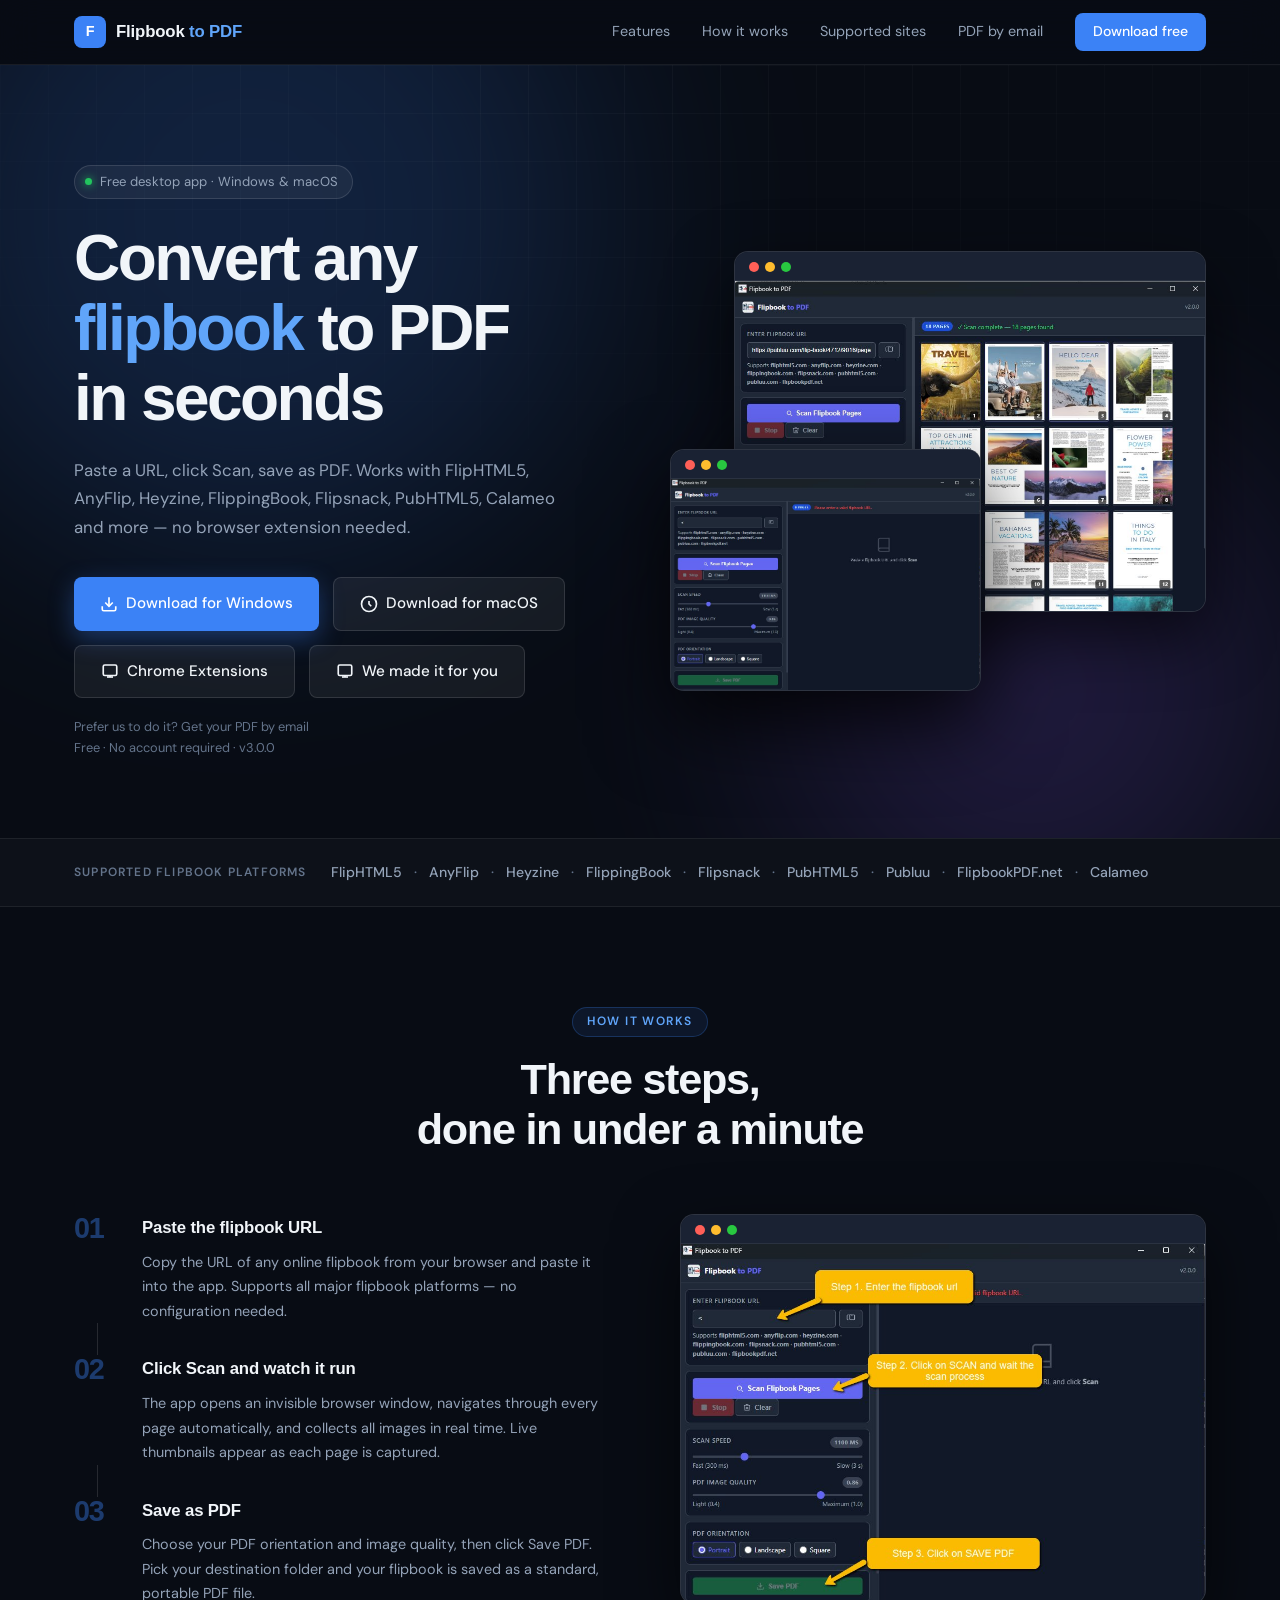
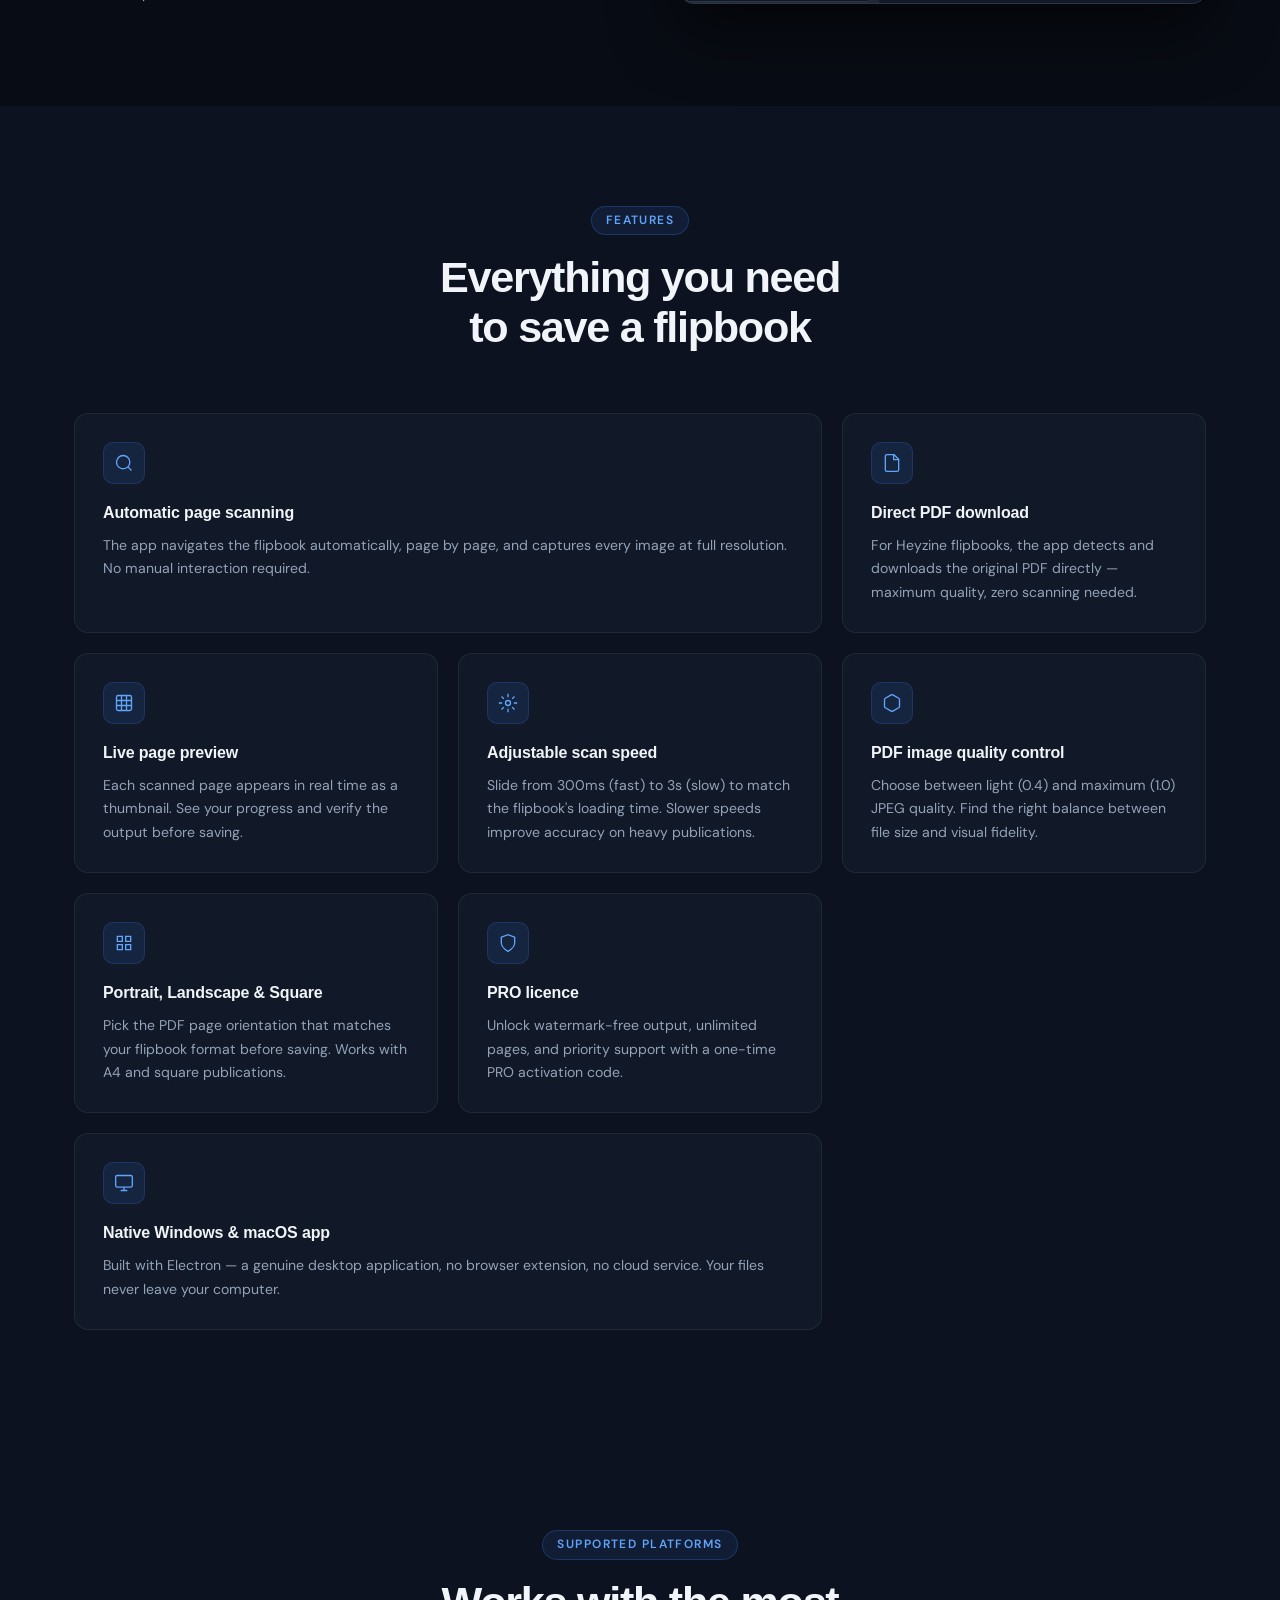
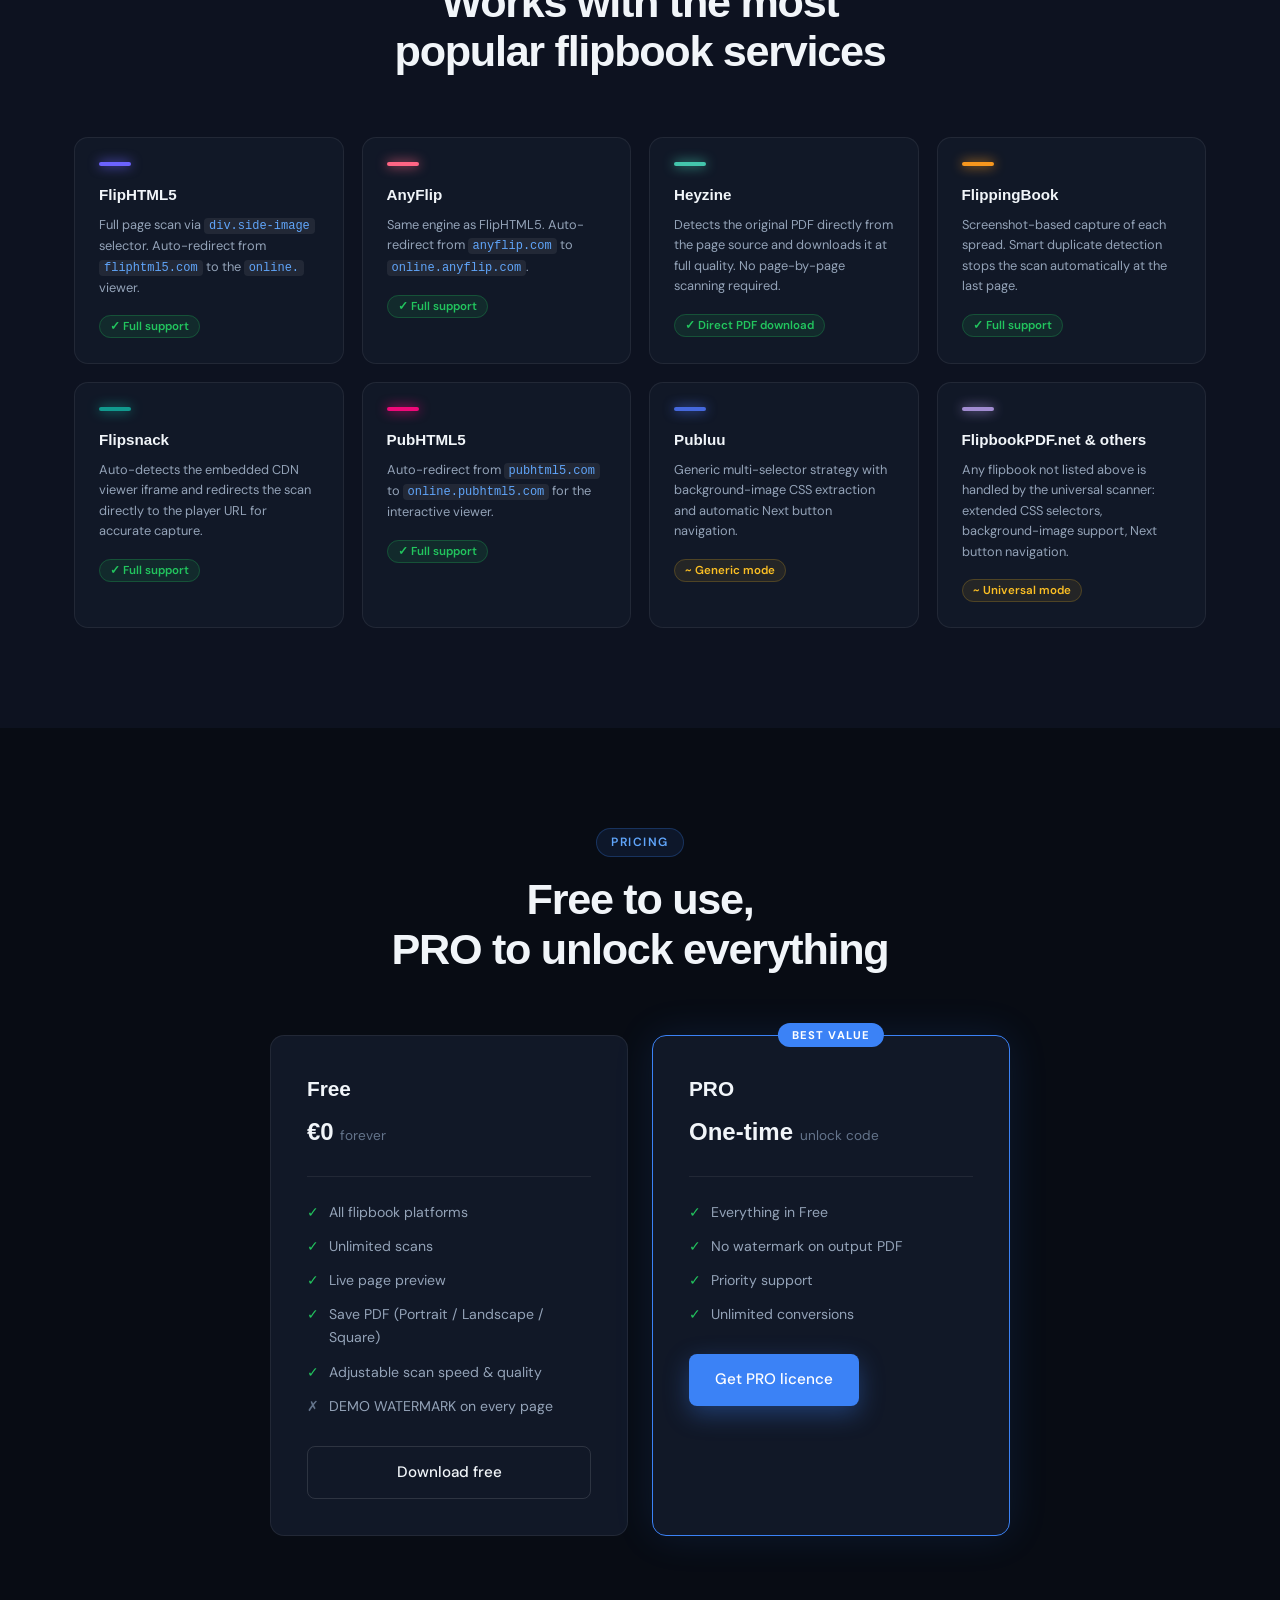
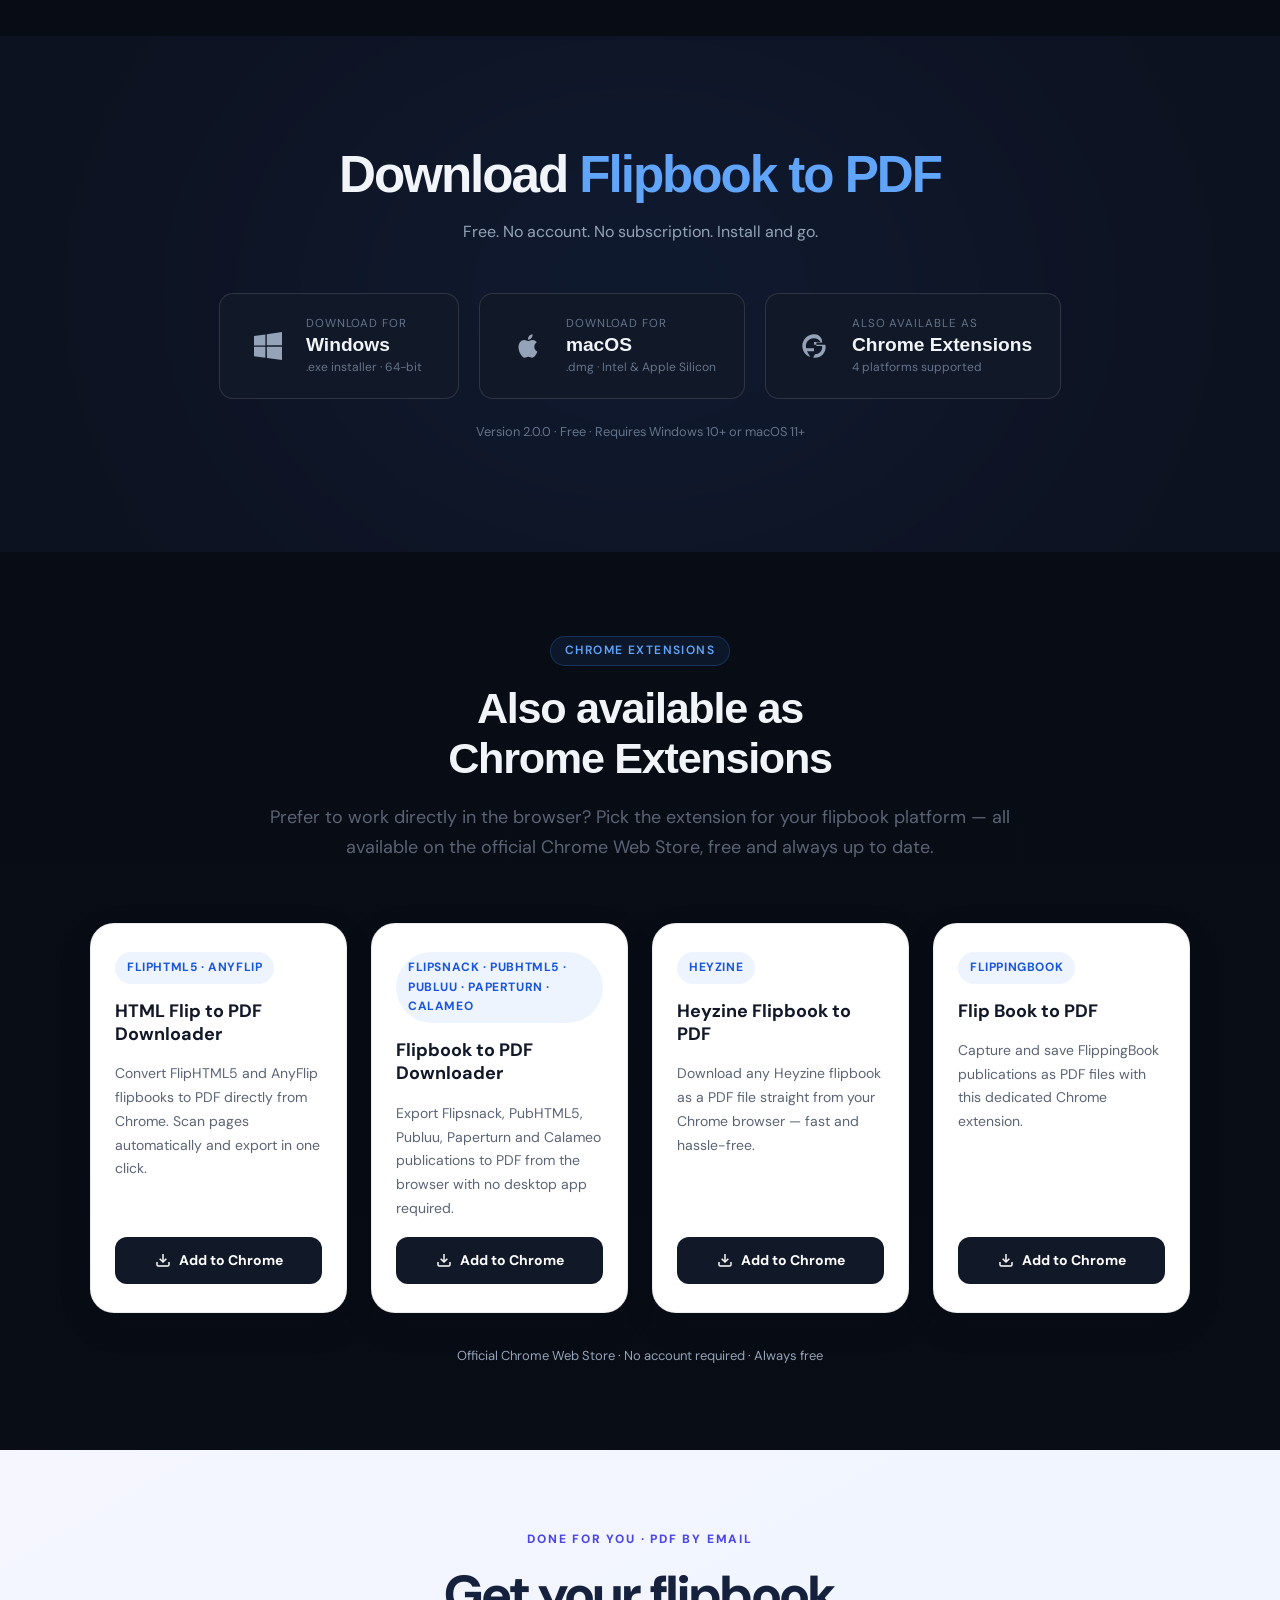
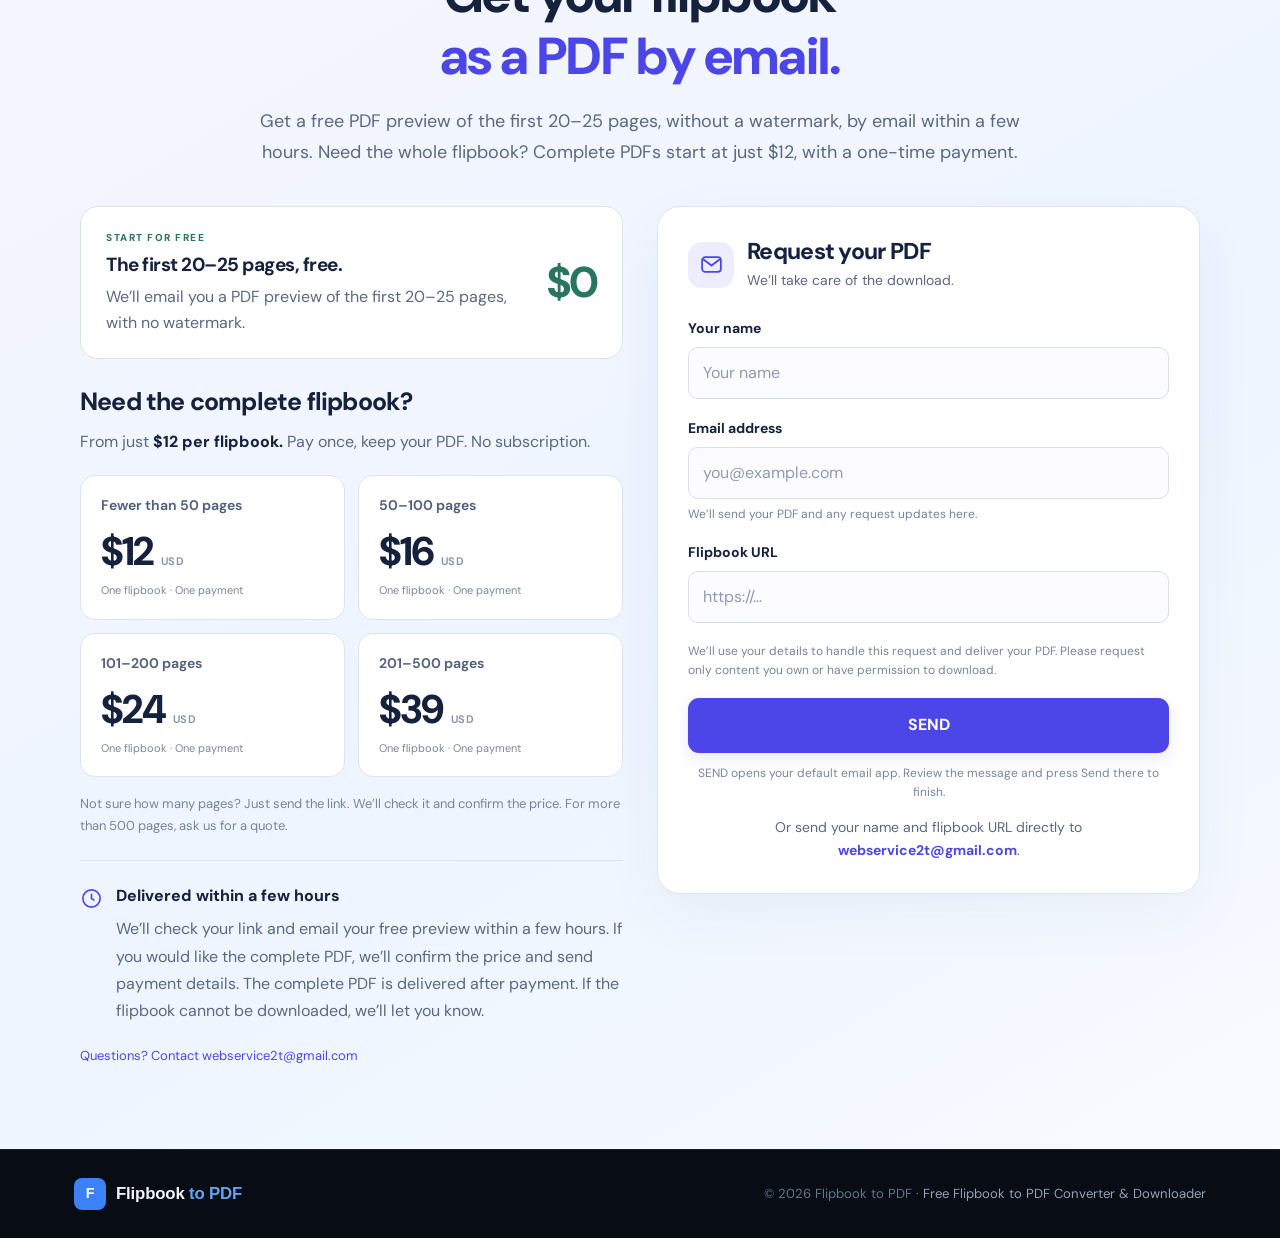
==== commit 24f03e14: "Add files via upload" ====
--- a/index.html
+++ b/index.html
@@ -67,6 +67,10 @@
           <a href="#chrome-extension-guide" class="btn btn--ghost">
             <svg width="18" height="18" viewBox="0 0 24 24" fill="none" stroke="currentColor" stroke-width="2.2"><rect x="3" y="4" width="18" height="14" rx="2"/><path d="M8 20h8"/><path d="M12 18v2"/></svg>
             Chrome Extensions
+          </a>
+		    <a href="#request-pdf" class="btn btn--ghost">
+            <svg width="18" height="18" viewBox="0 0 24 24" fill="none" stroke="currentColor" stroke-width="2.2"><rect x="3" y="4" width="18" height="14" rx="2"/><path d="M8 20h8"/><path d="M12 18v2"/></svg>
+            We made it for you
           </a>
         </div>
         <p class="hero__note"><a href="#request-pdf">Prefer us to do it? Get your PDF by email</a></p>
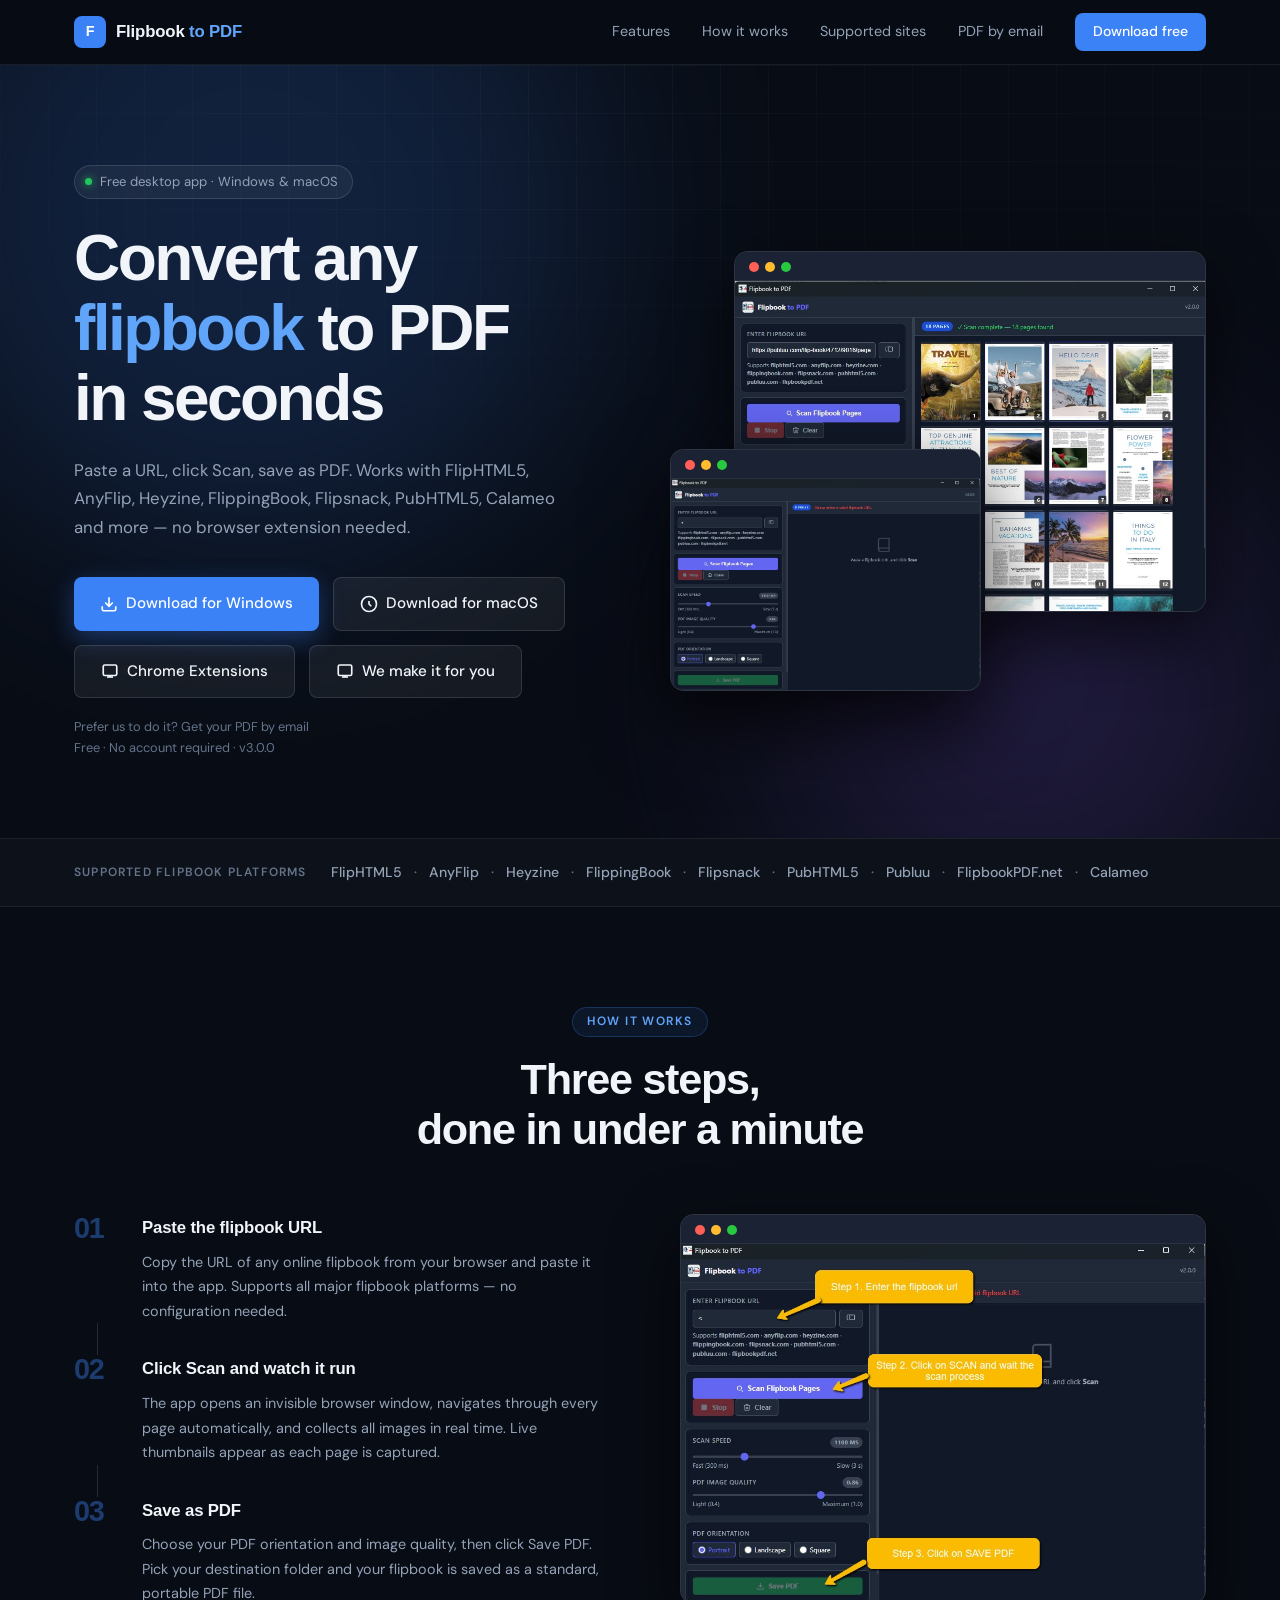
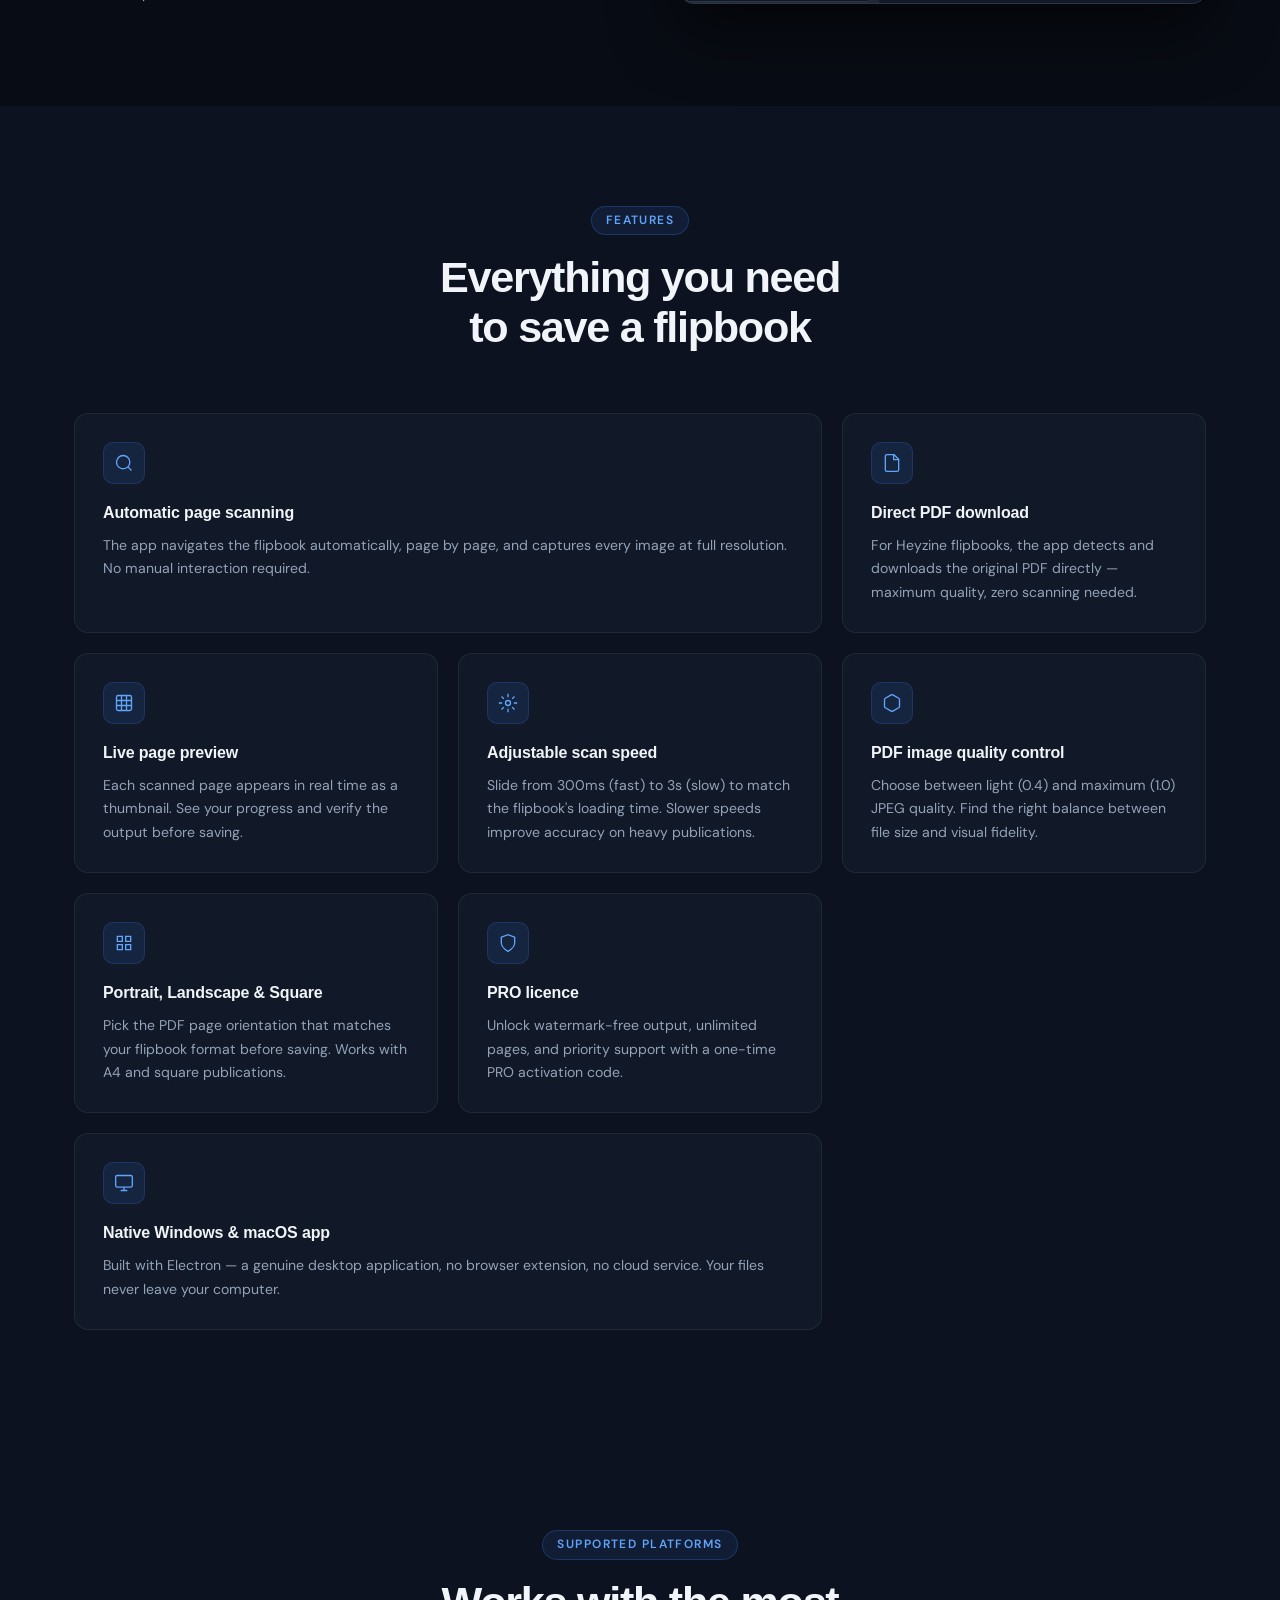
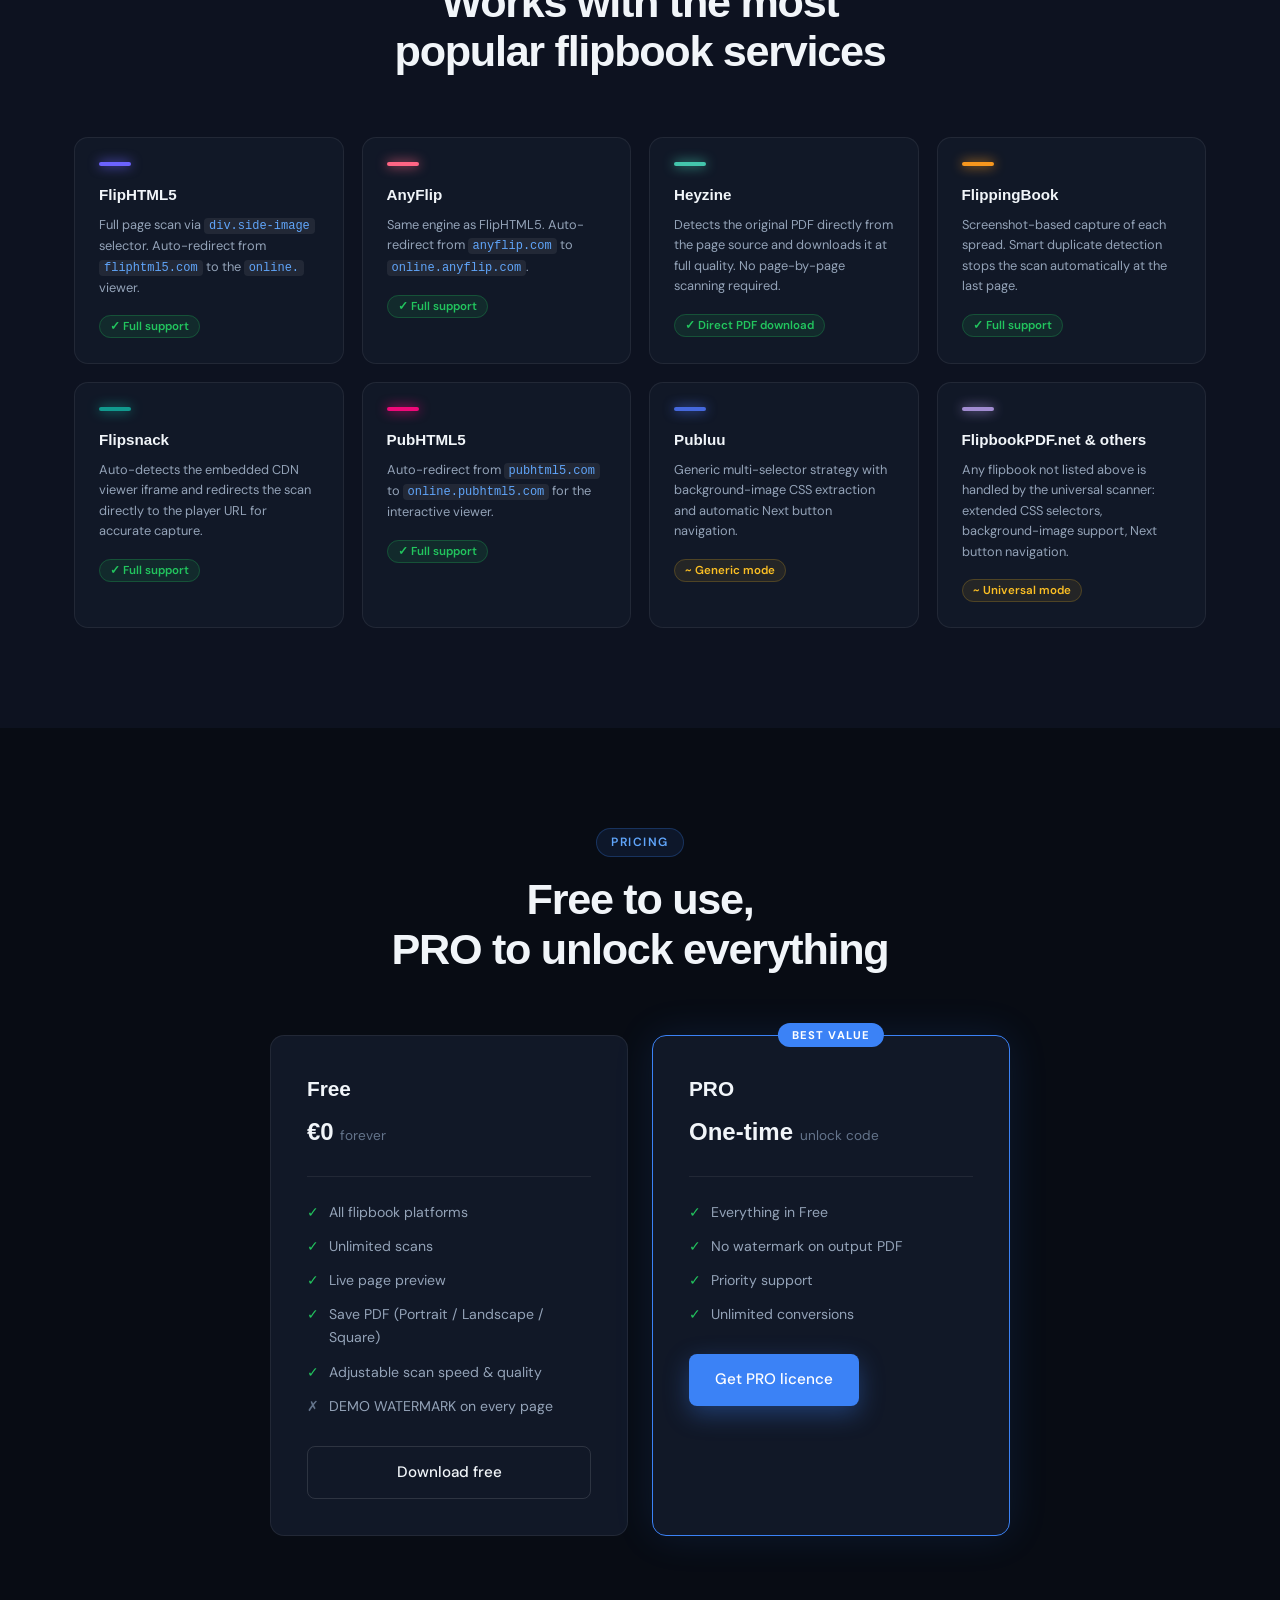
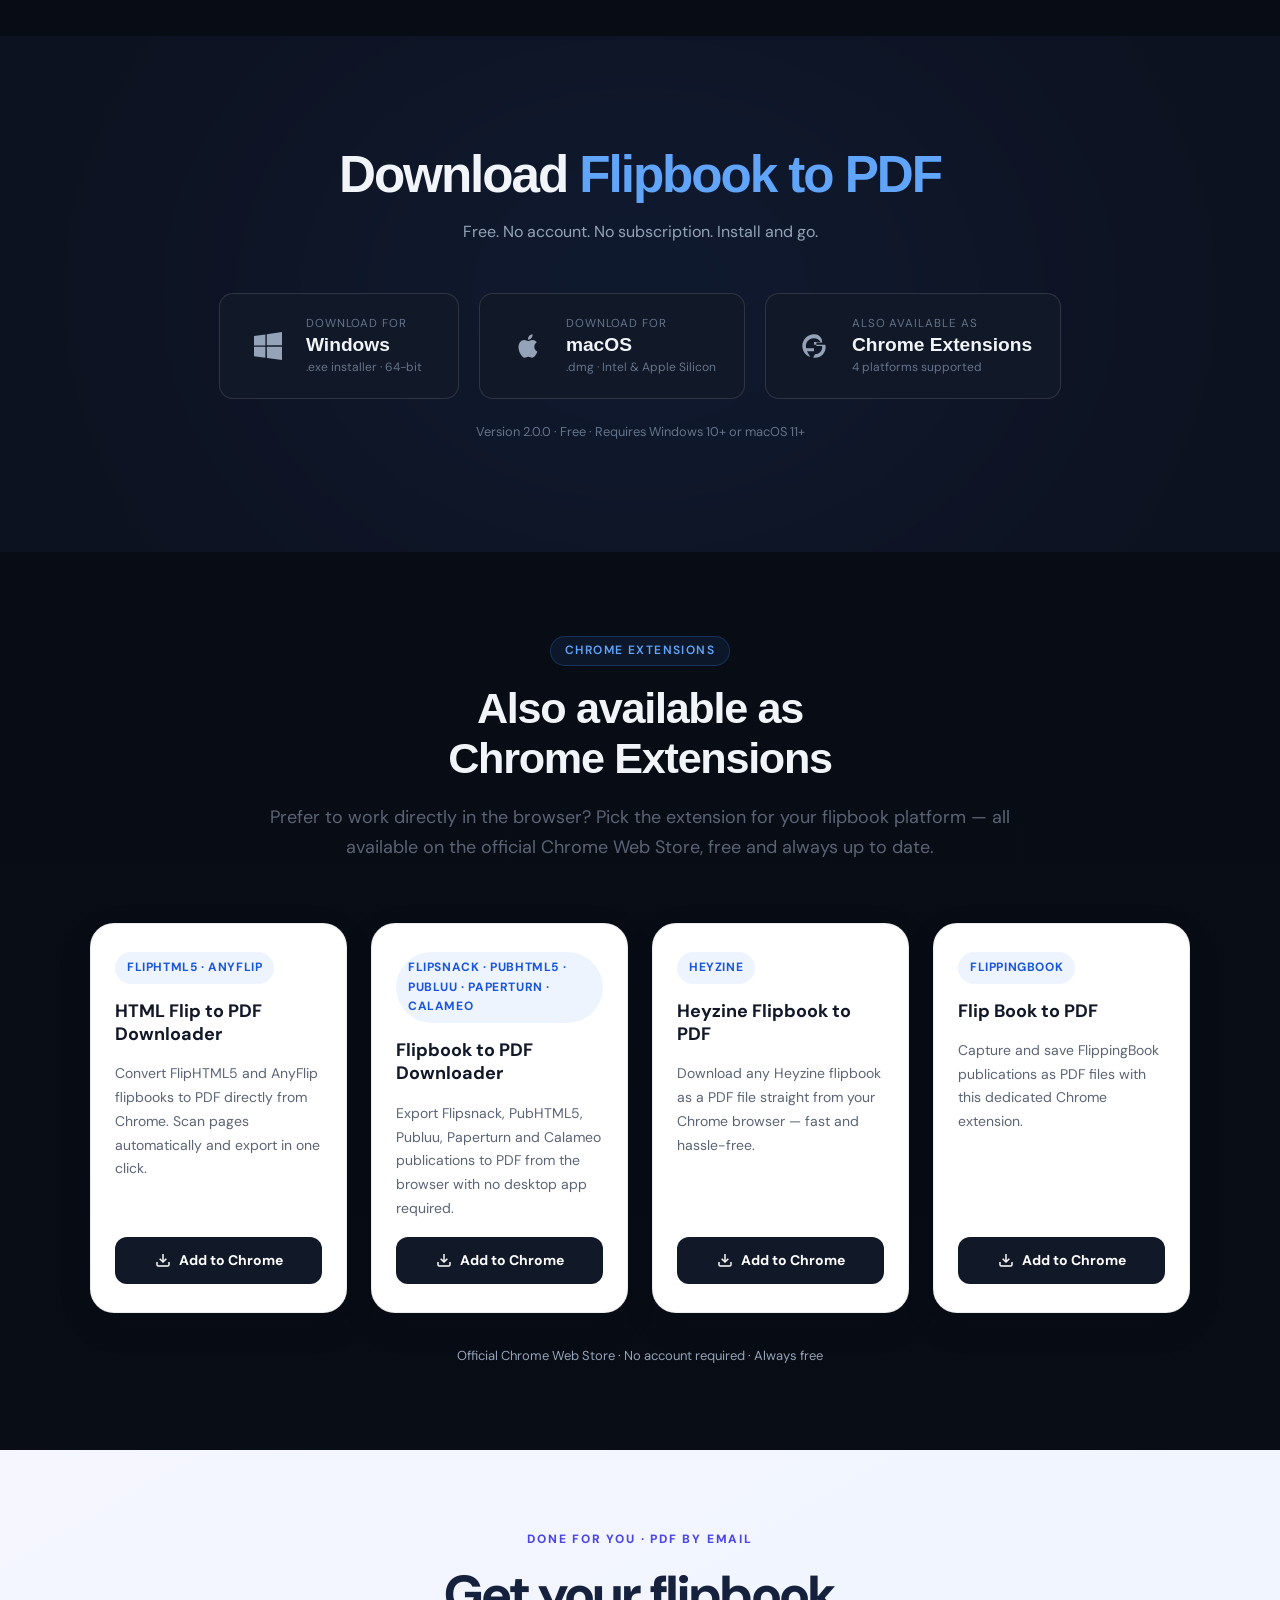
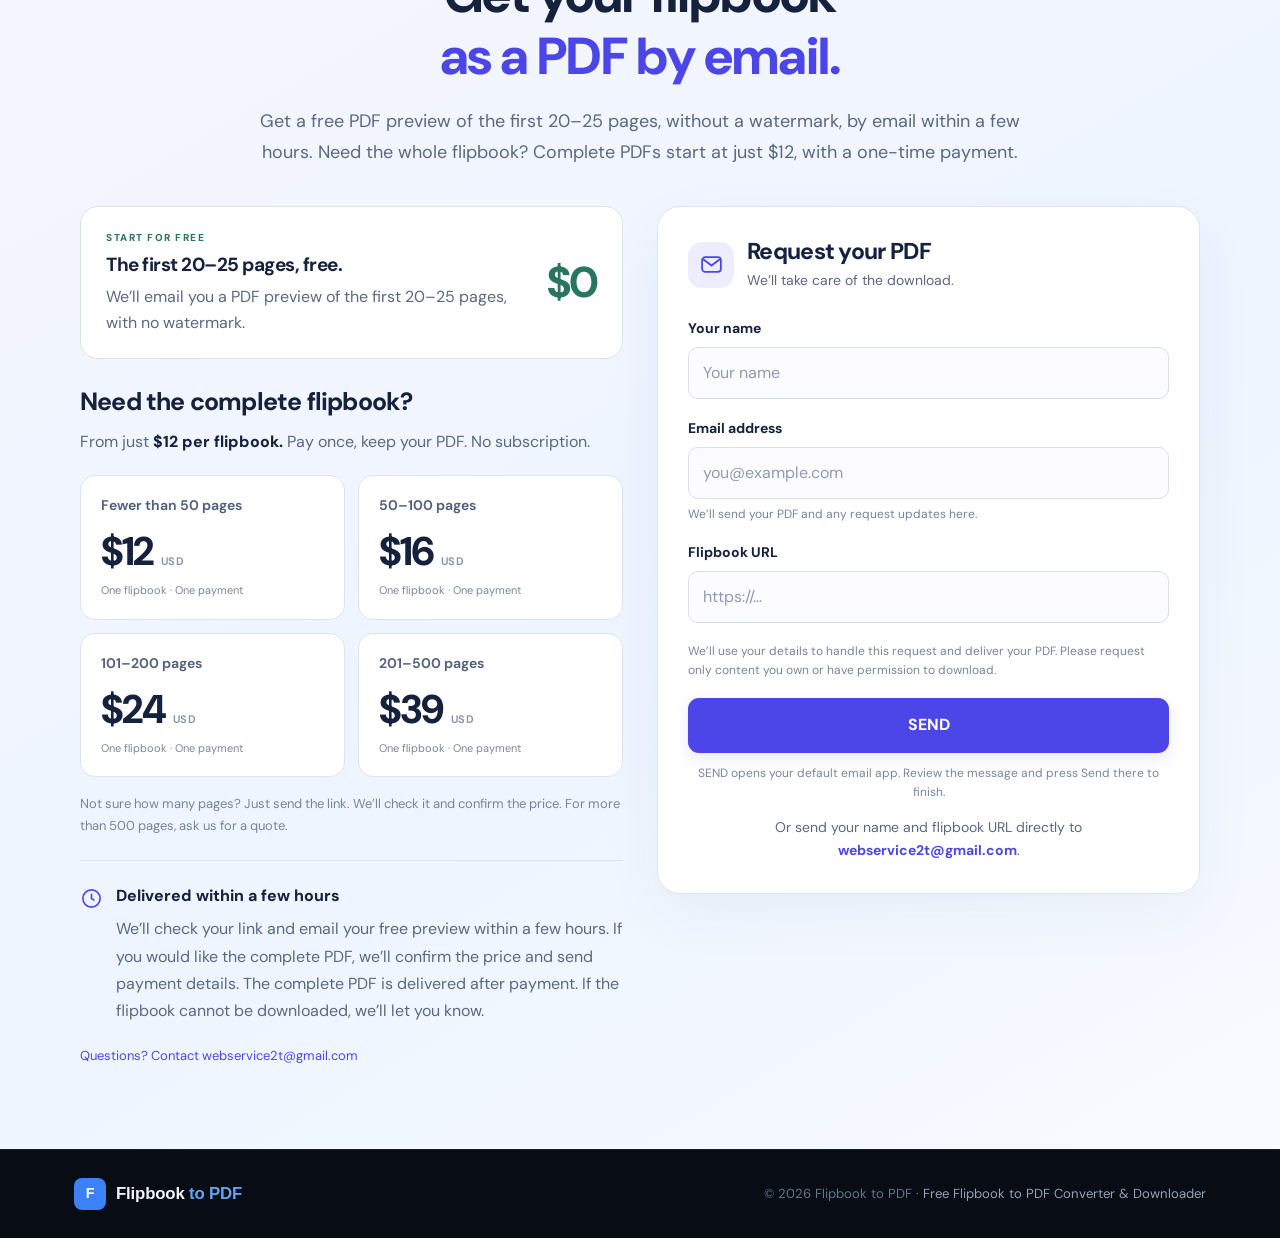
==== commit f72c0287: "Add files via upload" ====
--- a/index.html
+++ b/index.html
@@ -70,7 +70,7 @@
           </a>
 		    <a href="#request-pdf" class="btn btn--ghost">
             <svg width="18" height="18" viewBox="0 0 24 24" fill="none" stroke="currentColor" stroke-width="2.2"><rect x="3" y="4" width="18" height="14" rx="2"/><path d="M8 20h8"/><path d="M12 18v2"/></svg>
-            We made it for you
+            We make it for you
           </a>
         </div>
         <p class="hero__note"><a href="#request-pdf">Prefer us to do it? Get your PDF by email</a></p>
